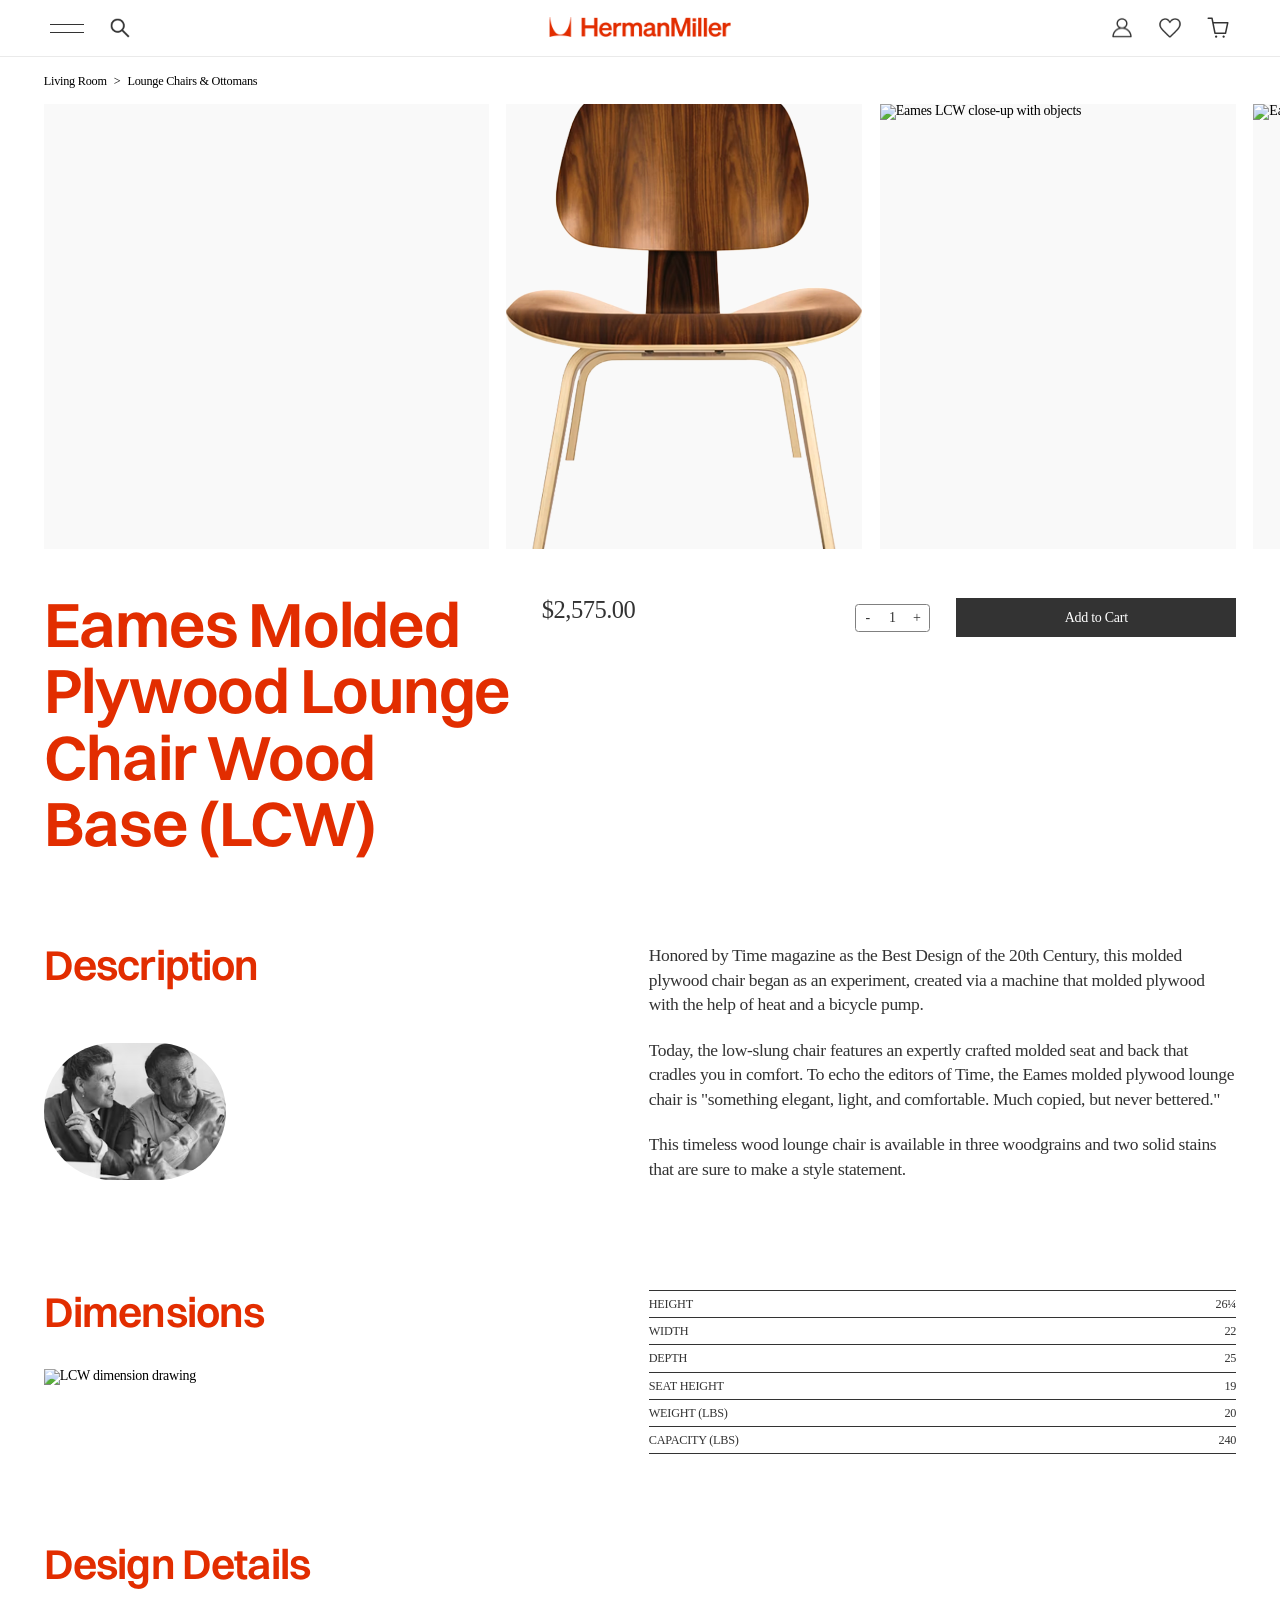
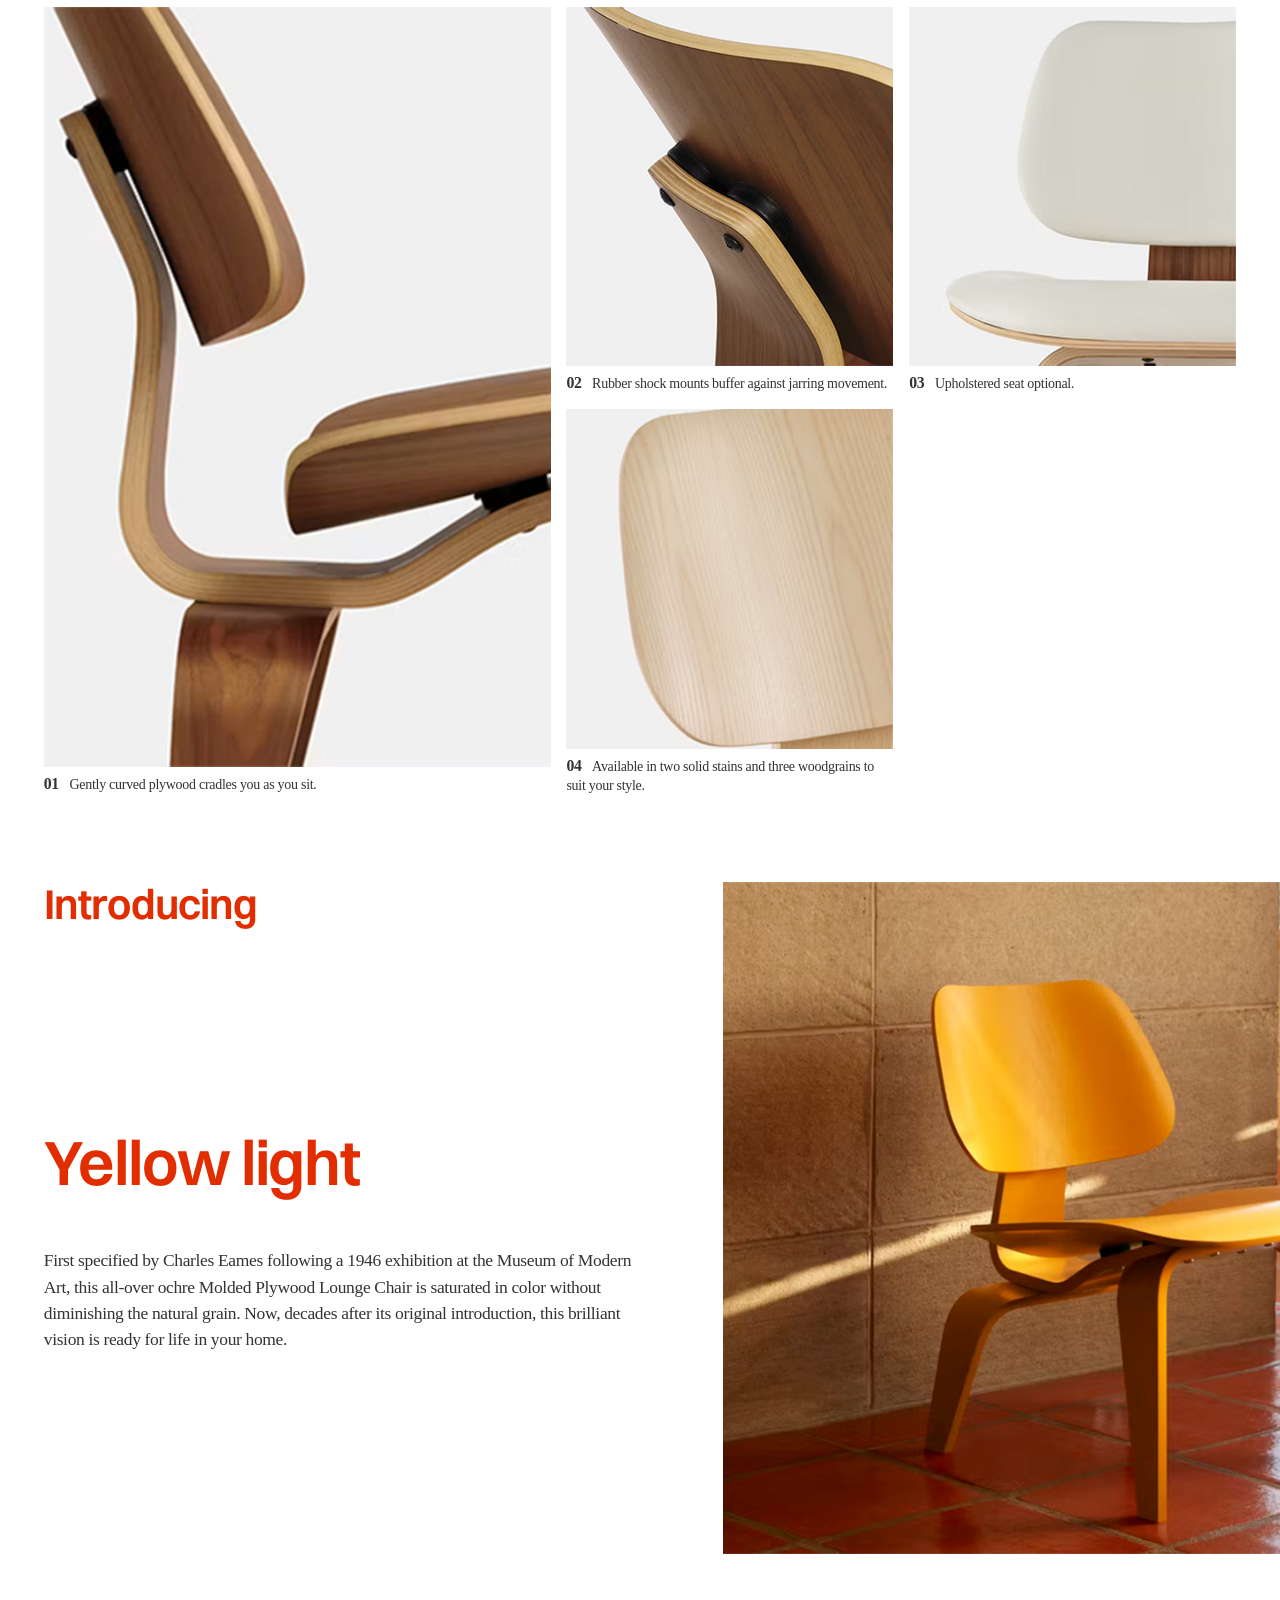
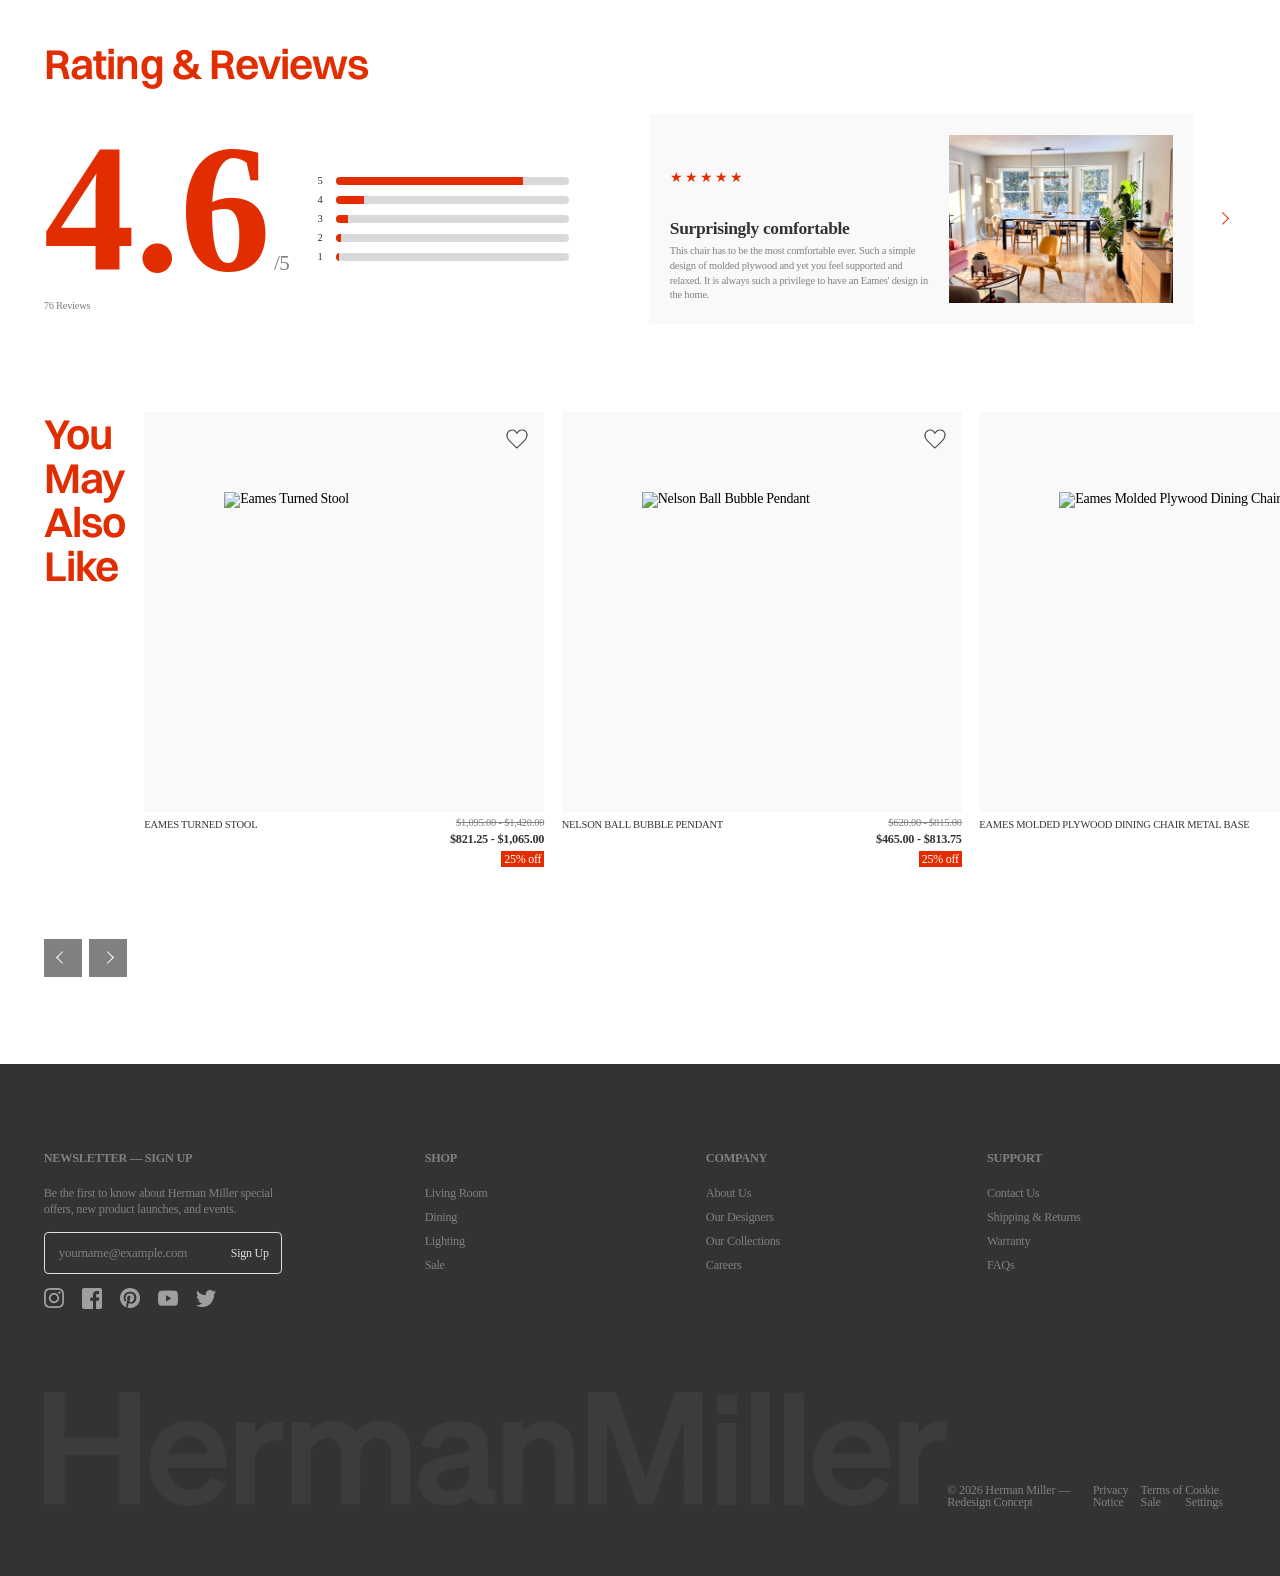
==== product.html @ 693054f4 "update" ====
<!DOCTYPE html>
<html lang="en">
<head>
<meta charset="UTF-8">
<meta name="viewport" content="width=device-width, initial-scale=1.0">
<title>Eames Molded Plywood Lounge Chair Wood Base (LCW) — Herman Miller</title>
<link rel="shortcut icon" href="./images/symbol_red.png" type="image/x-icon">
<link rel="stylesheet" href="./styles/reset.css">
<link rel="stylesheet" href="./styles/index.css">
<link rel="stylesheet" href="./styles/product.css">
<script type="module" src="https://ajax.googleapis.com/ajax/libs/model-viewer/4.0.0/model-viewer.min.js"></script>
<script src="./scripts/index.js" defer></script>
<script src="./scripts/product.js" defer></script>
</head>
<body>
    <!-- ============ HEADER ============ -->
    <header class="topbar">
        <div class="left">
            <button class="hamburger-btn" id="hamburgerBtn" aria-label="메뉴 열기">
                <span class="bar bar1"></span>
                <span class="bar bar2"></span>
            </button>
            <button class="icon-btn" aria-label="Search"><img src="./images/icons/search.png" alt=""></button>
        </div>
        
        <a href="./index.html" class="logo"><img src="./images/logo.png" alt="logo"></a>
        
        <div class="right">
            <a href="#" class="nav-icon" aria-label="Account"><img src="./images/icons/acount.png" alt=""></a>
            <a href="#" class="nav-icon" aria-label="Wishlist"><img src="./images/icons/wish_nav.png" alt=""></a>
            <a href="#" class="nav-icon" aria-label="Cart"><img src="./images/icons/cart.png" alt=""></a>
        </div>
    </header>
    <!-- ============ FULL NAV OVERLAY ============ -->
    <div class="nav-overlay" id="navOverlay">
        <div class="nav-overlay-body">
            <ul class="nav-cat-list" id="navCatList">
                <span class="nav-cat-dot" id="navCatDot"></span>
                <li data-cat="living" class="active">Living Room</li>
                <li data-cat="dining">Dining</li>
                <li data-cat="lighting">Lighting</li>
                <li data-cat="eames">Eames</li>
                <li data-cat="office">Office</li>
                <li data-cat="gaming">Gaming</li>
                <li data-cat="decor">Decor</li>
                <li data-cat="sale">Sale</li>
            </ul>
        
            <ul class="nav-sub-list" id="navSubList"></ul>
        
            <a href="#" class="nav-feature">
                <div class="nav-feature-img"><img src="" alt=""></div>
                <p id="navFeatureCaption"></p>
            </a>
        </div>
    </div>
    
    <main class="pdp">
    
    <nav class="pdp-crumb" aria-label="breadcrumb">
        <a href="#">Living Room</a><span>></span><a href="#">Lounge Chairs &amp; Ottomans</a>
    </nav>
    
    <!-- 1. 히어로: 3D 고정 스테이지(드래그=회전) + 우측 블리드 스트립(드래그=가로 스크롤) -->
    <div class="pdp-hero">
        <div class="pdp-stage">
            <model-viewer src="./images/product/lcw.glb" poster="./images/product/lcw_01.png"
            alt="Eames Molded Plywood Lounge Chair Wood Base 3D"
            camera-controls touch-action="pan-y"
            interaction-prompt="auto" shadow-intensity="1"
            loading="lazy" reveal="interaction"></model-viewer>
        </div>
        <div class="pdp-strip">
            <div class="pdp-slide"><img src="./images/product/lcw_01.png" alt="Eames LCW in a living room"></div>
            <div class="pdp-slide"><img src="./images/product/lcw_02.jpg" alt="Eames LCW close-up with objects"></div>
            <div class="pdp-slide"><img src="./images/product/lcw_03.jpg" alt="Eames LCW scale"></div>
            <div class="pdp-slide"><img src="./images/product/lcw_04.jpg" alt="Eames LCW interior"></div>
        </div>
    </div>
    
    <!-- 2. 제품명 / 가격 / 구매 -->
    <section class="pdp-buy">
        <h1 class="title pdp-name">Eames Molded Plywood Lounge Chair Wood Base (LCW)</h1>
        <p class="pdp-price">$2,575.00</p>
        <div class="pdp-actions">
            <div class="pdp-qty">
                <button type="button" aria-label="수량 감소">-</button>
                <output>1</output>
                <button type="button" aria-label="수량 증가">+</button>
            </div>
            <button type="button" class="pdp-cart">Add to Cart</button>
        </div>
    </section>
    
    <!-- 3. Description -->
    <section class="pdp-sec pdp-2col">
        <div>
            <h2 class="title pdp-h">Description</h2>
            <div class="pdp-portrait"><img src="./images/RayEames.jpg" alt="Charles and Ray Eames"></div>
        </div>
        <div class="pdp-text">
            <p>Honored by Time magazine as the Best Design of the 20th Century, this molded plywood chair began as an experiment, created via a machine that molded plywood with the help of heat and a bicycle pump.</p>
            <p>Today, the low-slung chair features an expertly crafted molded seat and back that cradles you in comfort. To echo the editors of Time, the Eames molded plywood lounge chair is "something elegant, light, and comfortable. Much copied, but never bettered."</p>
            <p>This timeless wood lounge chair is available in three woodgrains and two solid stains that are sure to make a style statement.</p>
        </div>
    </section>
    
    <!-- 4. Dimensions -->
    <section class="pdp-sec pdp-2col">
        <div>
            <h2 class="title pdp-h">Dimensions</h2>
            <img class="pdp-draw" src="images/lcw_drawing.svg" alt="LCW dimension drawing">
        </div>
        <table class="product-spec pdp-spec">
            <tr><th scope="row">Height</th><td>26¼</td></tr>
            <tr><th scope="row">Width</th><td>22</td></tr>
            <tr><th scope="row">Depth</th><td>25</td></tr>
            <tr><th scope="row">Seat Height</th><td>19</td></tr>
            <tr><th scope="row">Weight (lbs)</th><td>20</td></tr>
            <tr><th scope="row">Capacity (lbs)</th><td>240</td></tr>
        </table>
    </section>
    
    <!-- 5. Design Details -->
    <section class="pdp-sec pdp-dd-sec">
        <h2 class="title pdp-h">Design Details</h2>
        <div class="pdp-dd">
        <figure class="big">
            <div class="ph"><img src="images/product/detail_01.jpg" alt=""></div>
            <figcaption><b>01</b>Gently curved plywood cradles you as you sit.</figcaption>
        </figure>
        <figure>
            <div class="ph"><img src="images/product/detail_02.jpg" alt=""></div>
            <figcaption><b>02</b>Rubber shock mounts buffer against jarring movement.</figcaption>
        </figure>
        <figure>
            <div class="ph"><img src="images/product/detail_03.jpg" alt=""></div>
            <figcaption><b>03</b>Upholstered seat optional.</figcaption>
        </figure>
        <figure>
            <div class="ph"><img src="images/product/detail_04.jpg" alt=""></div>
            <figcaption><b>04</b>Available in two solid stains and three woodgrains to suit your style.</figcaption>
        </figure>
        </div>
    </section>
    
    <!-- 6. Introducing -->
    <section class="pdp-sec pdp-intro">
        <div class="pdp-intro-copy">
        <h2 class="title pdp-h">Introducing</h2>
        <div class="pdp-intro-body">
            <h3 class="title">Yellow light</h3>
            <p>First specified by Charles Eames following a 1946 exhibition at the Museum of Modern Art, this all-over ochre Molded Plywood Lounge Chair is saturated in color without diminishing the natural grain. Now, decades after its original introduction, this brilliant vision is ready for life in your home.</p>
        </div>
        </div>
        <div class="pdp-intro-img"><img src="images/product/lcw_yellow.jpg" alt="Yellow LCW in a room"></div>
    </section>
    
    <!-- 7. Rating & Reviews -->
    <section class="pdp-sec">
        <h2 class="title pdp-h">Rating &amp; Reviews</h2>
        <div class="pdp-rev">
            <div class="pdp-score">
                <div>
                <p><b>4.6</b><span>/5</span></p>
                <small>76 Reviews</small>
                </div>
                <ul class="pdp-bars" aria-label="별점 분포">
                <li>5<i style="--w:80%"></i></li>
                <li>4<i style="--w:12%"></i></li>
                <li>3<i style="--w:5%"></i></li>
                <li>2<i style="--w:2%"></i></li>
                <li>1<i style="--w:1%"></i></li>
                </ul>
            </div>
            <div class="pdp-rev-wrap">
                <article class="pdp-review">
                    <div>
                        <p class="stars" aria-label="5 stars">★★★★★</p>
                        <h3>Surprisingly comfortable</h3>
                        <p>This chair has to be the most comfortable ever. Such a simple design of molded plywood and yet you feel supported and relaxed. It is always such a privilege to have an Eames' design in the home.</p>
                    </div>
                    <img src="images/product/review_01.jpg" alt="Review image">
                </article>
                <button type="button" class="pdp-rev-next" aria-label="다음 리뷰"></button>
            </div>
        </div>
    </section>
    
    <!-- 8. You May Also Like -->
    <section class="pdp-sec pdp-rel">
        <div class="pdp-rel-side">
        <h2 class="title pdp-h">You May Also Like</h2>
            <div class="pdp-rel-nav">
                <button type="button" class="pdp-arrow prev" aria-label="이전"></button>
                <button type="button" class="pdp-arrow next" aria-label="다음"></button>
            </div>
        </div>
        <div class="pdp-rel-list">
        <!-- 카드 = index.css 공통 상품 카드 -->
        <article class="product-card">
            <div class="product-thumb">
                <button class="heart" aria-label="wishlist"><img src="./images/icons/wish.png" alt="wishlist"></button>
                <img class="product-img" src="./images/rel_01.jpg" alt="Eames Turned Stool">
            </div>
            <div class="product-info">
                <p class="product-name">Eames Turned Stool</p>
                <div class="product-price-group">
                    <span class="product-price-bf">$1,095.00 - $1,420.00</span>
                    <span class="product-price">$821.25 - $1,065.00</span>
                    <span class="sale-badge">25% off</span>
                </div>
            </div>
        </article>
        <article class="product-card">
            <div class="product-thumb">
                <button class="heart" aria-label="wishlist"><img src="./images/icons/wish.png" alt="wishlist"></button>
                <img class="product-img" src="./images/rel_02.jpg" alt="Nelson Ball Bubble Pendant">
            </div>
            <div class="product-info">
                <p class="product-name">Nelson Ball Bubble Pendant</p>
                <div class="product-price-group">
                    <span class="product-price-bf">$620.00 - $815.00</span>
                    <span class="product-price">$465.00 - $813.75</span>
                    <span class="sale-badge">25% off</span>
                </div>
            </div>
        </article>
        <article class="product-card">
            <div class="product-thumb">
                <button class="heart" aria-label="wishlist"><img src="./images/icons/wish.png" alt="wishlist"></button>
                <img class="product-img" src="./images/rel_03.jpg" alt="Eames Molded Plywood Dining Chair">
            </div>
            <div class="product-info">
                <p class="product-name">Eames Molded Plywood Dining Chair Metal Base</p>
                <div class="product-price-group">
                    <span class="product-price-bf">$1,295.00 - $1,645.00</span>
                    <span class="product-price">$971.25 - $1,233.75</span>
                    <span class="sale-badge">25% off</span>
                </div>
            </div>
        </article>
        </div>
    </section>
    <!-- ============ FOOTER ============ -->
    <footer class="site-footer">
        <div class="wrap">
            <div class="footer-top">
                <div>
                    <h4>Newsletter — Sign Up</h4>
                    <p>Be the first to know about Herman Miller special offers, new product launches, and events.</p>
                    <form class="newsletter-form" onsubmit="return false;">
                        <input type="email" placeholder="yourname@example.com">
                        <button type="submit">Sign Up</button>
                    </form>
                    <div class="footer-social">
                        <a href="#instagram"><img src="./images/icons/insta.png" alt=""></a>
                        <a href="#facebook"><img src="./images/icons/facebook.png" alt=""></a>
                        <a href="#pinterest"><img src="./images/icons/pinterest.png" alt=""></a>
                        <a href="#youtube"><img src="./images/icons/youtube.png" alt=""></a>
                        <a href="#twitter"><img src="./images/icons/twitter.png" alt=""></a>
                    </div>
                </div>
                <div class="footer-col">
                    <h4>Shop</h4>
                    <ul>
                    <li><a href="#living">Living Room</a></li>
                    <li><a href="#dining">Dining</a></li>
                    <li><a href="#lighting">Lighting</a></li>
                    <li><a href="#sale">Sale</a></li>
                    </ul>
                </div>
                <div class="footer-col">
                    <h4>Company</h4>
                    <ul>
                    <li><a href="#about">About Us</a></li>
                    <li><a href="#designers">Our Designers</a></li>
                    <li><a href="#collections">Our Collections</a></li>
                    <li><a href="#careers">Careers</a></li>
                    </ul>
                </div>
                <div class="footer-col">
                    <h4>Support</h4>
                    <ul>
                    <li><a href="#contact">Contact Us</a></li>
                    <li><a href="#shipping">Shipping &amp; Returns</a></li>
                    <li><a href="#warranty">Warranty</a></li>
                    <li><a href="#faqs">FAQs</a></li>
                    </ul>
                </div>
            </div>
            <div class="footer-bottom">
                <div class="footer-logo"><img src="./images/logo_footer.png" alt="logo"></div>
                <span>© 2026 Herman Miller — Redesign Concept</span>
                <a href="#privacy">Privacy Notice</a>
                <a href="#terms">Terms of Sale</a>
                <a href="#cookies">Cookie Settings</a>
            </div>
        </div>
    </footer>
</main>
---- styles/index.css ----
/* 1920px 화면 기준 1rem = 10px 이 되도록 설정 */
html {
    /* 최소 14px ~ 최대 10px(1920px 기준) 사이로 유지 */
    /* 맥북(1440px)에서도 글자가 14px 이하로 무너지지 않고 보기 좋은 비율을 유지합니다 */
    font-size: clamp(14px, calc(100vw / 192), 10px);
}
html, body {
    max-width: 100vw;
    overflow-x: hidden; /* 가로 스크롤 방지 */
}
:root {
    --point: #E22D00;
    --dark:#333333;
    --gray:#808080;
    --product-bg:#F9F9F9;
    --heritage-bg:#F3F3F3;

    --inactive-gray: #6C7A89;
    --border-line: #E0E0E0;

    --title-l:10rem;
    --title-m:6rem;
    --title-s:4.5rem;

    --padding-lr:3.125rem;
    --padding-tb:6.25rem;
}
.title {
    font-size: var(--title-l);
    font-weight: 600;
    font-family: 'Switzer';
    color: var(--point);
    margin-bottom: 20px;
}
/* ---------- header(sticky) ---------- */
.topbar{
    position:fixed;
    width: 100%;
    top:0;
    z-index:9999;                 /* nav-overlay(100)보다 항상 위 */
    background:#fff;
    display:flex; align-items:center; justify-content:space-between;
    padding:16px 50px;
    border-bottom:1px solid rgba(51, 51, 51, 0.1);
}

.topbar .left, .topbar .right{ display:flex; gap:24px; align-items:center; }
.topbar .logo{position:absolute; left:50%; transform:translateX(-50%);}
.topbar .logo img{ height:20px; }
.icon-btn img{ width:24px; height:24px; display:block; }
.icon-btn{ background:none; border:none; cursor:pointer; padding:0; }
.nav-icon img{ width:24px; height:24px; display:block; }
/* 햄버거: 2줄 -> X 애니메이션 */
.hamburger-btn{
    width:34px; height:20px;
    position:relative;
    background:none; border:none; cursor:pointer; padding:0;
}
.hamburger-btn .bar{
    position:absolute; left:0;
    width:100%; height:1px;
    background:var(--dark);
    transition:transform .35s cubic-bezier(.4,0,.2,1), top .35s ease;
}
.hamburger-btn .bar1{ top:6px; }
.hamburger-btn .bar2{ top:14px; }
.hamburger-btn.open .bar1{ top:10px; transform:rotate(45deg); }
.hamburger-btn.open .bar2{ top:10px; transform:rotate(-45deg); }

/* ============ FULL NAV OVERLAY ============ */
.nav-overlay{
    position:fixed;
    left:0; right:0;
    top:56px;                     /* 헤더 높이만큼 내려서 시작 (헤더는 항상 보임) */
    bottom:0;
    background:#fff;
    z-index:888;
    opacity:0;
    visibility:hidden;
    transform:translateY(-8px);
    transition:opacity .3s ease, visibility .3s ease, transform .3s ease;
    overflow-y:auto;
}
.nav-overlay.open{
    opacity:1;
    visibility:visible;
    transform:translateY(0);
}

.nav-overlay-body {
    position: relative;
    display: flex; height: 100%;
    justify-content: space-between;
    align-items: center; /* 세로 중앙 정렬 */
    gap: 48px;
    padding: 0 100px; /* 좌우 패딩 100px 적용 */
    max-width: 100%; /* space-between이 전체 너비를 활용하도록 변경 */
    box-sizing: border-box;
}

/* 1. 좌측: 카테고리 리스트 + 움직이는 dot */
.nav-cat-list{
    position:relative;
}
.nav-cat-dot{
    position:absolute;
    left:0; top: 50%;
    width:6px; height:6px;
    border-radius:50%;
    background:var(--point);
    transition:top .3s cubic-bezier(.4,0,.2,1);
}
.nav-cat-list li{
    font-size:2.25rem;
    font-weight: 300;
    color:var(--gray);
    padding:8px 0 8px 15px;
    cursor:pointer;
    transition:color .2s ease;
}
.nav-cat-list li:hover{ color:var(--point); }
.nav-cat-list li.active{ color:var(--point); font-weight:400; }

/* 2. 중앙: 하위 카테고리 */
.nav-sub-list{
    position: absolute;
    display: flex;
    left: 50%; top: 50%;
    transform: translate(-50%, -50%);
    flex-direction:column;
    justify-content: center;
    text-align: center;
    gap:15px;
    padding-top:2px;
}
.nav-sub-list li{
    font-size:2.25rem;
    font-weight: 300;
    text-align: center;
    color:var(--gray);
    cursor:pointer;
    transition:color .2s ease;
}
.nav-sub-list li:hover{ color:var(--point); }

/* 3. 우측: featured 이미지 */
.nav-feature {
    flex: 0 0 350px; /* 고정 너비 지정 */
    width: 350px;
    display: flex;
    flex-direction: column;
    z-index: 2;
}
.nav-feature-img{
    width: 350px;
    height: 197px;
    overflow: hidden;
    margin-bottom: 8px;
}
.nav-feature-img img {
    width: 100%;
    height: 100%;
    object-fit: cover;
    display: block;
}
/* 캡션 텍스트 정렬 조절 */
#navFeatureCaption {
    font-size: 13px;
    color: var(--gray);
    line-height: 1.4;
    text-align: left; /* 필요에 따라 left, center, right 중 선택 */
}

@media (max-width:900px){
    .nav-overlay-body{ grid-template-columns:1fr; gap:32px; padding:40px 24px; }
}
/* 열렸을 때: X자로 변환 */
.hamburger-btn.open .bar1{
    top:10px;
    transform:rotate(45deg);
}
.hamburger-btn.open .bar2{
    top:10px;
    transform:rotate(-45deg);
}

/* ---------- HERO ---------- */
.hero{
    padding-top: 57px;
    display: flex;
    position:relative;
    width:100%;
    height:93vh;
    margin:0 auto;
    overflow:hidden;
}

/* 뒤에 깔리는 허먼밀러 배너 이미지 (전체 폭) */
.hero-banner-bg{
    position:absolute;
    inset:0;
    z-index:1;
}

/* 좌측: 심볼 모양 크롭 이미지 슬라이드 */
.hero-symbol{
    flex: 1;
    height:100%;
    flex-shrink:0;
    position:relative;
    overflow:hidden;
}

/* z-index 1: 사진 슬라이드 (맨 뒤) */
.hero-slides{
    position:absolute; inset:0;
    z-index:1;
}
.hero-slide{
    position:absolute; inset:0;
    opacity:0;
    background-size:cover;
    background-position:center;
    transition:opacity 1s ease;
}
.hero-slide.active{ opacity:1; }
.hero-slide[data-slide="0"]{ background-image:url('../images/bnr_1.jpg'); }
.hero-slide[data-slide="1"]{ background-image:url('../images/bnr_2.jpg'); }
.hero-slide[data-slide="2"]{
    background-image:url('../images/bnr_3.jpg');
    background-position: bottom;
}

/* z-index 2: 고정 벡터 PNG (레드+투명 구멍) */
.hero-vector{
    position:absolute; inset:0;
    z-index:2;
    pointer-events:none;
}
.hero-vector img {
    width: 100%;
    height: 100%;
    display: block;
}

/* z-index 3: 구멍 안쪽 텍스트 라벨 */
.hero-symbol .hero-symbol-label{
    position:absolute;
    width:262px; height: auto;
    z-index:10;
    top:45%;
    left:36%;
    color:var(--point);
}
.hero-symbol-label img {width: 100%;}
/* 우측 배너 */
.hero .hero-right{
    flex:1; height: 100%; width: 100%;
    z-index:10;
    position:relative;
    background-color:var(--point);
    color:#fff;
    padding:25px;
    display:flex;
    flex-direction:column;
    justify-content:space-between;
}
.hero-right * {
    font-weight: 500;
    font-size: 0.75rem;
    line-height: 1.5;
    color: #fff;
    text-transform: uppercase;
}
.hero-top {
    display: grid;
    /* 1열(좌측문구), 2열(중앙문구)은 1:1 동일비율로 고정, 3열(심볼)은 최소너비 */
    grid-template-columns: 1fr 0.5fr; 
    /* gap: 20px; */
    width: 100%;
    align-items: flex-start;
    position: relative;
}
.hero-top p {
    position: absolute;
    top: 0;
    right: 0;
    margin: 0;
}
.hero-top p img {
    display: block;
    width:38px; height: auto;
}
.hero-btm {
    display: grid;
    /* 상단과 똑같이 1열, 2열을 1:1 동일비율(1fr 1fr)로 맞춰 수직 정렬 칼같이 유지 */
    grid-template-columns: 1fr 0.5fr; 
    /* gap: 20px; */
    width: 100%;
    align-items: flex-end;
    margin-bottom: 25px;
}
.hero-logo {width: 100%; height: auto;}
.hero-logo img {width: 100%;}

/* 4. 세로 슬라이더 (우측 벽면에 absolute로 배치) */
.hero-slider{
    position:absolute;
    right:43px;
    height: 63%;
    top:50%;
    transform: translateY(-50%);
    width:1.5px;
    z-index:100;
    display:flex;
    flex-direction:column-reverse;
}
.slidebar-seg{
    position:relative;
    flex:1;
    background:rgba(255,255,255,0.5);
    overflow:hidden;
}
.slidebar-seg .fill{
    position:absolute;
    left:0; bottom:0;
    width:100%; height:0%;
    background:#fff;
}


/* ---------- BESTSELLERS ---------- */
.bs-wraps{
    padding: var(--padding-tb) 0;
}
.bs-wraps h2 {
    padding-left: 34.375rem;
    margin-top: 0;
    line-height: 1;
    margin-bottom: 1.25rem;
}
.best-grid{
    display:grid;
    padding: 0 3.125rem 0 12.5rem;
    grid-template-columns:200px 1fr;
    gap:8.125rem;
    margin-top: 0;
}
.tab-list{ position:relative; display:flex; flex-direction:column; gap:1.25rem; }
.tab-list li{
    color:var(--gray);
    cursor:pointer;
    position:relative;
    transition:color ease;
    text-transform: uppercase;
}
.tab-list li:hover{ color:var(--point); }
.tab-list li.active{ color:var(--point); font-weight:500; }
.tab-dot{
    position:absolute; left:-15px; top: 50%; width:6px; height:6px; border-radius:50%;
    background:var(--point);
    transition:top .3s cubic-bezier(.4,0,.2,1);
}
.product-grid{
    display:grid;
    grid-template-columns:repeat(4,1fr);
    gap:1.25rem;
    width: 100%;
}

/* ================= 모든 상품 카드 공통 스타일 ================= */
.product-info {
    display: flex;
    flex-direction: column;
    justify-content: space-between;
    flex: 1;
    width: 100%;
    min-width: 0;

}
.product-card{ display:flex; flex-direction:column; gap:6px; height: 100%; min-width: 0;}
.product-thumb{
    aspect-ratio:1/1;
    position:relative;
    background-color: var(--product-bg);
    display: flex;
    align-items: center;
    justify-content: center;
    padding: 0 20%;
    overflow: hidden;
}
.product-thumb .product-img {
    width: 100%;
    height: 100%;
    object-fit: contain;
    display: block;
}
.product-thumb .heart{
    position:absolute; top:15px; right:15px;
    width:24px; height:24px; z-index:2;
    cursor: pointer;
}
.product-thumb .heart img{ width:100%; height:100%; display: block;}
.product-name {
    font-weight: 500;
    color: var(--dark);
    text-transform: uppercase;

    /* 한 줄 말줄임 처리 */
    white-space: nowrap;       /* 줄바꿈 방지 */
    overflow: hidden;          /* 넘치는 텍스트 숨김 */
    text-overflow: ellipsis;   /* ... 표시 */

    width: 100%;
    line-height: 1.3;
}
/* 가격 및 뱃지 우측 정렬 그룹 */
.product-price-group {
    display: flex;
    flex-direction: column;
    align-items: flex-end;
    gap: 0.375rem;
}

/* 취소선 들어간 이전 가격 */
.product-price-bf {
    font-size: 0.75rem;
    color: var(--gray);
    text-decoration: line-through;
}

/* 세일 할인가 */
.product-price {
    font-size: 0.875rem;
    font-weight: 600;
    color: var(--dark);
}
/* 25% off 세일 뱃지 */
.sale-badge {
    display: inline-block !important;
    width: fit-content !important;
    background-color: var(--point); /* 포인트 레드 컬러 */
    color: #fff;
    font-size: 12px;
    font-weight: 500;
    padding: 2px 3px;
}
/* ================= 모든 상품 카드 공통 스타일 끝 ================= */

@media (max-width:900px){
    .best-grid{ grid-template-columns:1fr; }
    .product-grid{ grid-template-columns:repeat(2,1fr); }
}

/* ---------- MD'S PICK ---------- */
.mdpick-wrap {
    padding: 80px var(--padding-lr);
    box-sizing: border-box;
    width: 100%;
}

.mdpick-grid {
    display: grid !important;
    grid-template-columns: 1fr 1.2fr !important; /* 좌/우 폭 비율 */
    gap: 48px;
    align-items: stretch;
    width: 100%;
}

/* ---------------- 좌측 영역 ---------------- */
.mdpick-feature{
    display:flex;
    flex-direction:column;
    justify-content: space-between;
    max-height: 87.4vh;
}
.mdpick-feature .title{ font-size: var(--title-m); flex-shrink:0; }
.mdpick-feature .product-thumb{
    flex: 1;
    background: none;
    min-height: 0;
    /* max-height: 453px; */
    width: 100%;
    display: flex;
    align-items: center;
    justify-content: center;
    /* padding: 25px 0; */
}
.mdpick-feature .product-card-info { margin-top: 12px; text-align: right; flex-shrink:0;}
.mdpick-feature .product-card-info * {margin-bottom: 6px;}
.mdpick-feature .product-card-info .product-name { text-align: left; }

.mdpick-feature .product-thumb{
    flex: 1;
    background: none;
    min-height: 0;
    width: 100%;
    display: flex;
    align-items: flex-end;   /* center → flex-end */
    justify-content: center;
    padding: 1rem;
}
.mdpick-feature .product-thumb img {
    max-width: 100%;
    /* height: 600px !important; */
    object-fit:contain;
    display: block;
}

/* 우측 하트 아이콘 */
.mdpick-feature .heart-btn {
    background: none;
    border: none;
    padding: 0;
    width: 18px;
    height: 18px;
    cursor: pointer;
}

.mdpick-feature .heart-btn img {
    width: 100%;
    height: 100%;
    display: block;
}

/* ---------------- 우측 6개 그리드 ---------------- */
.mdpick-list {
    display: grid !important;
    grid-template-columns: repeat(3, 1fr) !important;
    grid-auto-rows: auto;      /* 행은 콘텐츠 크기만큼만 */
    align-content: start;      /* 전체 행 세트가 안 늘어나게 */
    align-items: stretch;        /* 각 셀도 안 늘어나게 */
    gap: 24px 20px;
    width: 100%;
}

.mdpick-list .product-thumb {
    display: flex;
    align-items: center;
    justify-content: center;
    padding: 24% 0;
    box-sizing: border-box;
}

.mdpick-list .product-thumb .product-img {
    width: 100%;
    height: 100%;
    object-fit: contain;
}
/* 부모 박스의 기준점 설정 */
.mdpick-list .product-thumb {
    position: relative !important;
}
/* Pendant 상품 박스는 상단 패딩을 제거하여 천장에 밀착 */
.mdpick-list .product-thumb:has(img[alt*="Pendant" i]) {
    padding: 0 23%;
    align-items: flex-start !important;
}

/* 이미지 위치 상단 고정 */
.mdpick-list .product-thumb img[alt*="Pendant" i] {
    object-position: top center !important;
}
/* 3. 공통 세일 뱃지 너비 고정 */
.sale-badge {
    display: inline-block;
    width: fit-content;
}

/* @media (max-width:900px){
    .mdpick-grid{ grid-template-columns:1fr; }
    .mdpick-list{ grid-template-columns:repeat(2,1fr); }
} */

/* ---------- COLLECTION ---------- */
.collection-section {
    width: 100%;
    margin: 0 auto;
}
.collection-section .title {padding-left: var(--padding-lr);}

.collection-container{
    /* padding: var(--padding-lr); */
    position:relative;
    width:100%;
    aspect-ratio:1920 / 778;   /* 비율 고정은 여기서 */
    margin:0 auto;
    background-image:url('../images/collection-bg.jpg');
    background-size:cover;
    background-position:center;
    overflow:hidden;
}
.main-image-wrap {
    position: relative;
    display: inline-block;
    width: 100%; height: 100%;
}
.hotspot {
    position: absolute;
    z-index: 10;
    transform: translate(-50%, -50%);
    width: 20px;
    height: 20px;
    border-radius: 50%;
    background-color: var(--gray);
    color: #fff;
    border: none;
    font-size: 12px;
    font-weight: 600;
    text-align: center;
    cursor: pointer;
    transition: all 0.2s ease;
    display: flex;
    align-items: center;
    justify-content: center;
}

/* 클릭 상태 포인트컬러로 변경 */
.hotspot.active {
    background-color: var(--point);
    z-index: 10;
}

.collection-container .collection-card{
    display: flex;
    flex-direction: column;
    position:absolute;
    top:50%;
    transform: translateY(-50%);
    right:var(--padding-lr);
    width:25%;          /* 480 / 1920 */
    background: transparent;
    z-index:4;
}

.card-top {
    position:relative;
    /* width:480px; height: 480px; */
    width: 100%;
    aspect-ratio:1/1;
    padding:1.563rem;
    background-color: rgba(249, 249, 249, 0.7) !important;
    backdrop-filter: blur(80px);
    -webkit-backdrop-filter: blur(80px);
    display:flex;
    align-items:center;
    justify-content:center;
    overflow: visible;
}

.card-image {
    width:100%; height:100%;
    padding: 12%;
    display: flex;
    align-items: center;
    justify-content: center;
}
.card-image img {width: 100%; height: 100%; object-fit: contain;}

/* 양옆 화살표 */
.nav-btn {
    position:absolute;
    top:50%;
    transform:translateY(-50%);
    width:34px; height:34px;
    display:flex; align-items:center; justify-content:center;
    background:none; border:none; cursor:pointer;
}
.nav-btn img {width: 100%; height: 100%; object-fit: contain;}
.prev-btn { left:5.208%; }
.next-btn { right:5.208%; }

/* 상단 영역 좌측 하단 큰 포인트 번호 */
.product-num {
    position: absolute;
    left: 1.563rem;
    bottom: 1.563rem;
    font-size: 4rem;
    font-weight: 600;
    color: var(--point);
}

/* [하단 영역] 연한 그레이 80% + backdrop blur 12px */
.card-bottom {
    margin-top: -5px;
    flex: 0.75;
    background: rgba(255, 255, 255, 0.6);
    backdrop-filter: blur(60px);
    -webkit-backdrop-filter: blur(60px);
    padding: 1.563rem;
    box-sizing: border-box;
    display: flex;
    flex-direction: column;
    justify-content: center;
}

#card-name {
    font-weight: 500;
    margin-bottom: 0.438rem;
    text-transform: uppercase;
    color: var(--dark);
}

/* 스펙 표 */
.product-spec {
    width: 100%;
    border-collapse: collapse;
    font-size: 0.875rem;
}

.product-spec th,
.product-spec td {
    padding: 0.5rem 0;
    border-bottom: 0.8px solid var(--dark);
    text-align: left;
}

.product-spec tr:first-child th,
.product-spec tr:first-child td {
    border-top: 0.8px solid var(--dark);
}

.product-spec th {
    color: #555;
    font-weight: normal;
    width: 30%;
}

.product-spec td {
    color: #111;
}

.sale-price {
}

/* 맥북 비례 축소 */
@media screen and (max-width: 1440px) {
    .collection-container {
        padding: 35px;
    }
    .product-card {
        width: 400px;
        height: 565px;
    }
    .product-num {
        font-size: 54px;
    }
}

/* ---------- NEW IN ---------- */
.newin-wrap {
    padding: var(--padding-tb) var(--padding-lr);
}

.newin-row-wrap { 
    position: relative; 
}

.newin-row {
    display: flex;
    gap: 1.25rem; /* 20px */
    overflow: hidden;
    scroll-behavior: smooth;
    width: 100%;
}

.newin-row .product-card {
    /* 100%에서 사이 간격(20px * 3 = 60px 또는 1.25rem * 3 = 3.75rem)을 뺀 값을 4등분 */
    flex: 0 0 calc((100% - 3.75rem) / 4); 
    max-width: none;
    box-sizing: border-box;
}

/* 1:1 비율 정사각형 썸네일 박스 */
.product-thumb {
    position: relative;
    width: 100%;
    aspect-ratio: 1 / 1;
    background-color: var(--product-bg);
    padding: 20%;
    box-sizing: border-box;
    display: flex;
    align-items: center;
    justify-content: center;
}

.product-thumb img {
    width: 100%;
    height: 100%;
    object-fit: contain;
    display: block;
}

.product-thumb .heart img {
    width: 100%;
    height: 100%;
    object-fit: contain;
}

/* 반응형 (태블릿/모바일: 2개 배치) */
@media (max-width: 900px) {
    .newin-row .product-card { 
        flex: 0 0 calc(50% - 10px); 
    }
}

/* 좌우 화살표 버튼 */
.newin-arrow {
    position: absolute;
    /* 1:1 정사각형 썸네일 박스 영역의 Y축 중앙 */
    top: calc(50% - 2rem);
    transform: translateY(-50%);
    width: 38px; 
    height: 38px;
    background: var(--gray);
    border: none;
    display: flex; 
    align-items: center; 
    justify-content: center;
    cursor: pointer;
    z-index: 10;
    transition: background 0.2s ease;
}

.newin-arrow.prev { left: 0; }
.newin-arrow.next { right: 0; }

.newin-arrow:hover {
    background: var(--point);
}

.newin-arrow img { 
    width: 20px; 
    height: 20px; 
    display: block;
}

/* 하단 2단계 슬라이드 트랙바 */
.newin-track {
    width: 100%;
    height: 1.4px;
    background: #e5e5e5;
    margin-top: 3.75rem;
    position: relative;
}

.newin-bar {
    width: 50%; /* 1단계 (Half) */
    height: 100%;
    background: var(--point);
    transition: width 0.3s ease;
}

.newin-bar.full {
    width: 100%; /* 2단계 (Full) */
}
/* ---------- CATEGORY ---------- */
.category-wrap {
    padding: var(--padding-tb) var(--padding-lr);
    box-sizing: border-box;
    width: 100%;
}

/* 5개의 열(Column)로 구성된 그리드 시스템 */
.category-grid {
    display: grid;
    grid-template-columns: 2fr 1fr 1fr 1fr 1fr; /* 좌측 타이틀 영역 2 : 이미지 각각 1 비율 */
    gap: 20px;
    align-items: end;
}

/* 1행 배치 (상단 3개 박스) */
.item-living { grid-column: 2; grid-row: 1; }
.item-dining { grid-column: 3; grid-row: 1; }
.item-office { grid-column: 5; grid-row: 1; }

/* 2행 배치 (타이틀 + 하단 2개 박스) */
.category-grid .title {
    grid-column: 1;
    grid-row: 2;
    margin: 0;
    line-height: 0.9;
    align-self: end; /* 하단 박스 바닥선에 착붙 정렬 */
    padding-left: 40%;
}

.item-decor { grid-column: 3; grid-row: 2; }
.item-lighting { grid-column: 4; grid-row: 2; }

/* 공통 아이템 스타일 */
.category-item {
    position: relative;
    display: block;
    width: 100%;
    aspect-ratio: 1 / 1; /* 피그마상 정방향 비율 유지 */
    overflow: hidden;
    text-decoration: none;
}

.category-item img {
    width: 100%;
    height: 100%;
    object-fit: cover;
    display: block;
}
/* 이미지 스캐일 트랜지션 */
.category-item img { transition:transform .5s cubic-bezier(.2,.8,.2,1); }
.category-item:hover img { transform:scale(1.06); }
/* 이미지 하단 좌측 오버레이 텍스트 */
.category-name {
    position: absolute;
    bottom: 1.563rem;
    left: 1.563rem;
    font-size: 1.75rem;
    font-weight: 600 !important;
    color: var(--point);
    z-index: 1;
}

/* ---------- DESIGNERS ---------- */
.designers-wrap{
    display:flex; align-items:flex-start; justify-content:space-between; gap:32px; flex-wrap:wrap;
    background-color: var(--heritage-bg);
    padding: 6.25rem var(--padding-lr) 5rem;
}
.designers-wrap h2 {font-size: var(--title-s); color: var(--point); font-weight: 600;}
.designers-list{ display:flex; gap:6.25rem; flex-wrap:wrap; }
.designer{
    display: flex;
    flex-direction: column;
    align-items: center;
    text-align:center;
    cursor: pointer;
}
.designer-photo{
    position:relative;
    width:200px; height:200px; border-radius:50%;
    overflow:hidden; margin:0 auto 10px;
}
.designer-photo img{
    width: 100%;
    height: 100%;
    object-fit: cover;
    display: block;
}
.designer-overlay{
    position:absolute; inset:0;
    background:var(--point);
    display:flex; align-items:center; justify-content:center;
    opacity:0; transition:opacity .25s ease;
    color:#fff; font-size:1.125rem;
}
.designer:hover .designer-overlay{ opacity:0.93; }
.designer-name{ font-size:1.25rem; font-weight:600; color: var(--dark); text-align: center;}
.designer:hover .designer-name{color: var(--point);}
/* ---------- HERITAGE ---------- */
.heritage-grid {
    display: flex;
    align-items: stretch; /* 좌우 자식 요소의 높이를 동일하게 맞춤 */
    background-color: var(--heritage-bg);
    width: 100%;
}

.heritage-photo {
    flex: 0 0 55.52%; /* (1066 / 1920) 비율 반영 */
    aspect-ratio: 1066 / 520;
    overflow: hidden;
}

.heritage-photo img {
    width: 100%;
    height: 100%;
    display: block;
    object-fit: cover;
}

.heritage-copy {
    flex: 1; /* 남은 공간 모두 차지 */
    display: flex;
    flex-direction: column;
    justify-content: space-between; /* 상단 h2와 하단 text-group 양끝 배치 */
    padding: 3.125rem;
    box-sizing: border-box;
    max-width: 530px;
}

.heritage-copy h2 {
    font-size: var(--title-l);
    color: var(--point);
    font-weight: 600;
}

.copy-text p:nth-child(1) {
    font-size: 1.875rem;
    font-weight: 600;
    line-height: 1.2;
    margin-bottom: 40px;
}

.heritage-copy p {
    font-size: 0.875rem;
    line-height: 1.3;
    color: var(--dark);
}

/* ---------- THE STANDARD ---------- */
.standard-grid {
    display: flex;
    align-items: flex-end;
    justify-content: space-between;
    padding: var(--padding-tb) var(--padding-lr);
    gap: 2rem;
    width: 100%;
    box-sizing: border-box;}
.standard-grid .title {font-size: var(--title-m); align-self: flex-start;}
.standard-list {width: 720px; flex-shrink: 0;}
.standard-list dl {
    display:flex;
    flex-direction: column;
}
.standard-row {
    display:flex;
    justify-content:space-between; align-items:baseline;
    padding:8px 10px;
    border-bottom:1px solid var(--dark);
    cursor:pointer;
    transition: border-color 0.2s ease;
}
.standard-row .label {
    font-weight:600; font-size:2.5rem; font-family: Switzer;
    color: var(--dark);
    transition:color 0.2s ease;
}
/* 우측 텍스트 + 화살표 묶음 그룹 */
.standard-right {
    display: flex;
    align-items: center;
    gap: 12px; /* 텍스트와 화살표 사이 간격 */
}
.standard-row .value {
    color:var(--dark);
    text-align:right;
    transition: color 0.2s ease;
}

.standard-row .arrow {
    position: relative;
    width: 20px; height: 20px;
    overflow: hidden;
    margin-left:12px;
    display: inline-block;
    flex-shrink: 0;
}
.standard-row .arrow-icon {
    position: absolute;
    top: 0;
    left: 0;
    width: 100%;
    height: 100%;
    object-fit: contain;
    transition: transform 0.3s cubic-bezier(0.4, 0, 0.2, 1);
}

/* 기본 상태: 빨간 화살표는 대각선 아래(-100%, 100%) 대기 */
.standard-row .arrow-icon.hover-icon {
    transform: translate(-100%, 100%);
}

/* ---------- HOVER EFFECT ---------- */
/* 호버 시 텍스트, 화살표, 밑줄 한 번에 빨간색으로 변경 */
.standard-row:hover {
    border-bottom-color: var(--point); /* 호버 시 밑줄 색상 변환 */
}

.standard-row:hover .label,
.standard-row:hover .value { 
    color: var(--point); 
}

.standard-row:hover .arrow-icon:not(.hover-icon) {
    transform: translate(100%, -100%);
}

.standard-row:hover .arrow-icon.hover-icon {
    transform: translate(0, 0);
}
/* 4. 우측 이미지 (너비 및 높이 440px 고정) */
.standard-photo {
    width: 30vw;
    max-width: 440px;
    height: auto;
    aspect-ratio: 1 / 1;
    flex-shrink: 0;
}

.standard-photo img {
    width: 100%;
    height: 100%;
    object-fit: cover;
    display: block;
}

/* ---------- FOOTER ---------- */
.site-footer{
    background:var(--dark);
    padding:var(--padding-lr); padding-top: var(--padding-tb);
    position:relative;
    overflow:hidden;
}
.footer-top{ display:grid; grid-template-columns:1.4fr repeat(3,1fr); gap:32px; padding-bottom:56px;}
.footer-top h4{
    margin-bottom: 1.563rem;
    font-size:0.875rem; font-weight: 600;
    color: var(--gray);
    text-transform: uppercase;
}
.footer-top p{ font-size:0.875rem; color:var(--gray); line-height:1.3; max-width:17.5rem; margin-bottom: 1rem;}
.newsletter-form{ display:flex; border:1px solid var(--border-line); border-radius: 0.3rem; max-width: 17rem; width: 100%;}
.newsletter-form input{ flex: 1; min-width: 0; background:none; border:none; color:#fff; padding:12px 14px; font-size:13px; }
.newsletter-form input::placeholder{ color:var(--gray); }
.newsletter-form button{
    padding:0 12px; font-weight:500;
    font-size:12px; color: var(--border-line);
    white-space: nowrap;
    flex-shrink: 0;
}
.footer-col ul{ list-style:none; display:flex; flex-direction:column; gap:10px; }
.footer-col ul li a{ font-size:0.875rem; color:var(--gray); transition:color .15s ease; }
.footer-col ul li a:hover{ color: var(--product-bg); }
.footer-bottom{
    display:flex; justify-content:space-between; align-items:end;
    padding:24px 0;
}
.footer-bottom * {color: var(--gray); font-size: 0.875rem;}
.footer-social{ display:flex; gap:18px; align-items: center; margin-top: 1rem;}
.footer-social img{ width: 20px;; height: auto;}
.footer-logo { width: 93.75rem;}
.footer-logo img { width: 100%;}
@media (max-width:900px){
    .footer-top{ grid-template-columns:1fr 1fr; }
}
---- styles/product.css ----
/* ===== product.css — 제품 상세 전용 =====
    index.css 재사용: 변수(--point/--dark/--gray/--product-bg/--padding-*), .title,
    .topbar/.hamburger-btn/.icon-btn, .product-card 계열, .sale-badge,
    .product-spec, .site-footer 계열 */

:root{
    --title-xs:3rem;
    /* 타이틀 + 헤더 + 여백을 뺀 높이 → 섹션이 한 화면에 들어옴 */
    --fit-dd:clamp(30rem, calc(100vh - 8rem), 64rem);
    --fit-intro:clamp(26rem, calc(100vh - 16rem), 48rem);
}

.pdp{ padding-top:57px; }                 /* fixed topbar 높이 */
.pdp .title{ margin:0; line-height:1.05; }
.pdp-h{ font-size:var(--title-xs); }
.pdp-sec{ padding:var(--padding-tb) var(--padding-lr) 0; }
.pdp-2col{ display:grid; grid-template-columns:1fr 1fr; gap:1.25rem; }

/* breadcrumb */
.pdp-crumb{ padding:1.25rem var(--padding-lr); font-size:.875rem; color:var(--gray); }
.pdp-crumb span{ margin:0 .5rem; }
.pdp-crumb a:hover{ color:var(--point); }

/* 1. 히어로: 좌 3D 스테이지(고정) + 우 스트립(우측 화면 끝까지 블리드) */
.pdp-hero{
    display:grid; grid-template-columns:minmax(0,36%) minmax(0,1fr); gap:1.25rem;
    padding-left:var(--padding-lr);              /* 우측 패딩 없음 = 블리드 */
}
.pdp-stage{ aspect-ratio:1/1; background:var(--product-bg); }
.pdp-stage model-viewer{ width:100%; height:100%; --poster-color:transparent; }

.pdp-strip{
    display:flex; gap:1.25rem; overflow-x:auto;
    scroll-snap-type:x mandatory; scrollbar-width:none;
}
.pdp-strip::-webkit-scrollbar{ display:none; }
.pdp-slide{
    position:relative; flex:0 0 auto; height:100%; aspect-ratio:4/5;
    scroll-snap-align:start; background:var(--product-bg);
}
/* absolute: 이미지 원본 높이가 히어로 행 높이(=스테이지)를 밀어내지 않도록 */
.pdp-slide img{ position:absolute; inset:0; width:100%; height:100%; object-fit:cover; display:block; }

/* 2. 제품명 / 가격 / 구매 */
.pdp-buy{
    display:grid; grid-template-columns:40% 1fr auto; gap:1.5rem; align-items:start;
    padding:3rem var(--padding-lr) 0;
}
.pdp-name{ font-size:var(--title-s); }
.pdp-price{ font-size:1.75rem; font-weight:500; color:var(--dark); padding-top:.5rem; }
.pdp-actions{ display:flex; align-items:center; gap:1.875rem; padding-top:.5rem; }
.pdp-qty{ display:flex; align-items:center; height:2rem; border:1px solid var(--gray); border-radius:.25rem; }
.pdp-qty button, .pdp-qty output{ width:1.75rem; text-align:center; color:var(--dark); }
.pdp-cart{
    width:20rem; height:2.8rem; background:var(--dark); color:#fff; font-weight:500; transition:background .2s ease;
}
.pdp-cart:hover{ background:var(--point); }

/* 3. Description */
.pdp-text p{ font-size:1.25rem; line-height:1.4; color:var(--dark); margin-bottom:1.5rem; }
.pdp-portrait{ width:13rem; aspect-ratio:4/3; border-radius:9999px; overflow:hidden; margin-top:4rem; }
.pdp-portrait img{ width:100%; height:100%; object-fit:cover; display:block; }

/* 4. Dimensions (.product-spec 재사용 → 우측정렬·대문자로 변형) */
.pdp-draw{ display:block; width:14rem; margin-top:2.5rem; }
.pdp-spec{ align-self:end; }
.pdp-spec th, .pdp-spec td{
    padding:rem 0; font-weight: 500; text-transform:uppercase; color:var(--dark);
}
.pdp-spec th{ width:auto; }
.pdp-spec td{ text-align:right; }

/* 5. Design Details */
.pdp-dd{
    display:grid; grid-template-columns:1.55fr 1fr 1fr; gap:1.125rem 1.125rem;
    margin-top:1.5rem;
    height:var(--fit-dd); grid-template-rows:1fr 1fr;
}
.pdp-dd figure{ display:flex; flex-direction:column; min-height:0; }
.pdp-dd .ph{ position:relative; flex:1; min-height: 0; background:var(--heritage-bg); overflow:hidden; }
.pdp-dd .ph img{ position:absolute; inset:0; width:100%; height:100%; object-fit:cover; display:block; }
.pdp-dd .big{ grid-row:1 / 3; }
.pdp-dd .big .ph{ flex:1; aspect-ratio:auto; }
.pdp-dd figcaption{ margin-top:.5rem; line-height:1.3; color:var(--dark); font-weight:500;}
.pdp-dd figcaption b{ font-size: 1.125rem; margin-right:.75rem; font-weight:600; }

/* 6. Introducing */
.pdp-intro{ display:grid; grid-template-columns:1fr auto; gap:2.5rem; }
.pdp-intro-copy{ display:flex; flex-direction:column; }
.pdp-intro-body{ margin:auto 0; padding-right:2rem; }   /* 타이틀 아래 중앙 정렬 */
.pdp-intro-body .title{ font-size:var(--title-s); margin-bottom:3.75rem; }
.pdp-intro-body p{ font-size:1.25rem;
    line-height:1.5; color:var(--dark);
    width:44rem;
}
.pdp-intro-img{ height:var(--fit-intro); aspect-ratio:5/4; overflow:hidden; }
.pdp-intro-img img{ width:100%; height:100%; object-fit:cover; display:block; }

/* 7. Rating & Reviews */
.pdp-rev{ display:grid; grid-template-columns:1fr 1fr; gap:1.25rem; align-items:center; margin-top:2rem; }
.pdp-score{ display:flex; align-items:center; gap:2rem; }
.pdp-score p{ display:flex; align-items:baseline; line-height:.9; }
.pdp-score b{ font-size:13rem; font-weight:600; color:var(--point); }
.pdp-score span{ font-size:1.5rem; color:var(--gray); margin-left:.25rem; }
.pdp-score small{ display:block; margin-top:.75rem; font-size:.75rem; color:var(--gray); }
.pdp-bars{ flex:1; max-width:18rem; display:flex; flex-direction:column; gap:.6rem; }
.pdp-bars li{ display:flex; align-items:center; gap:1rem; font-size:.75rem; font-weight:500; color:var(--dark); }
.pdp-bars i{ flex:1; height:.6rem; border-radius:99px; background:#D9D9D9; position:relative; overflow:hidden; }
.pdp-bars i::after{ content:""; position:absolute; inset:0 auto 0 0; width:var(--w,0); background:var(--point); }
.pdp-rev-wrap{ position:relative; padding-right:3rem; }
.pdp-review{
    display:grid; grid-template-columns:1fr 16rem; gap:1.5rem; align-items:end;
    background:var(--product-bg); padding:1.5rem;
}
.pdp-review .stars{ color:var(--point); letter-spacing:.15em; font-size:1rem; margin-bottom:2.5rem; }
.pdp-review h3{ font-size:1.25rem; font-weight:600; color:var(--dark); margin-bottom:.5rem; }
.pdp-review p:not(.stars){ font-size:.75rem; line-height:1.4; color:var(--gray); }
.pdp-review img{ width:100%; aspect-ratio:4/3; object-fit:cover; display:block; }
.pdp-rev-next{ position:absolute; right:0; top:50%; width:2rem; height:2rem; transform:translateY(-50%); }
.pdp-rev-next::before{
    content:""; display:block; width:.6rem; height:.6rem; margin:auto;
    border:solid var(--point); border-width:1.5px 1.5px 0 0; transform:rotate(45deg);
}

/* 8. You May Also Like (카드는 index.css 공통 스타일 사용) */
.pdp-rel{ display:grid; grid-template-columns:.62fr 1fr; gap:1.25rem; padding-bottom:var(--padding-tb); }
.pdp-rel-side{ display:flex; flex-direction:column; justify-content:space-between; }
.pdp-rel-nav{ display:flex; gap:.5rem; }
.pdp-arrow{
    width:38px; height:38px; background:var(--gray);
    display:flex; align-items:center; justify-content:center; transition:background .2s ease;
}
.pdp-arrow:hover{ background:var(--point); }
.pdp-arrow::before{
    content:""; width:8px; height:8px;
    border:solid #fff; border-width:0 0 1.5px 1.5px; transform:rotate(45deg);
}
.pdp-arrow.next::before{ transform:rotate(-135deg); }
.pdp-rel-list{ display:grid; grid-template-columns:repeat(3,1fr); gap:1.25rem; }
.pdp-rel .product-info{ flex-direction:row; justify-content:space-between; gap:.5rem; }
.pdp-rel .product-name{ width:auto; flex:1; min-width:0; font-size:.75rem; }

/* footer 보정: 고스트 워드마크 우측 정렬 */
.site-footer .footer-logo{ margin-left:auto; }

@media (max-width:900px){
    .pdp-buy, .pdp-2col, .pdp-intro, .pdp-rev, .pdp-rel{ grid-template-columns:1fr; }
    .pdp-hero{ grid-template-columns:1fr; padding-right:0; }
    .pdp-stage{ aspect-ratio:auto; height:60vh; margin-right:var(--padding-lr); }
    .pdp-strip{ height:50vw; }
    .pdp-dd{ grid-template-columns:1fr 1fr; }
    .pdp-dd .big{ grid-column:1 / -1; grid-row:auto; }
    .pdp-dd .big .ph{ aspect-ratio:1/1; flex:none; }
    .pdp-review{ grid-template-columns:1fr; }
    .pdp-rel-list{ grid-template-columns:repeat(2,1fr); }
    .pdp-rel-side{ gap:1.5rem; }
}
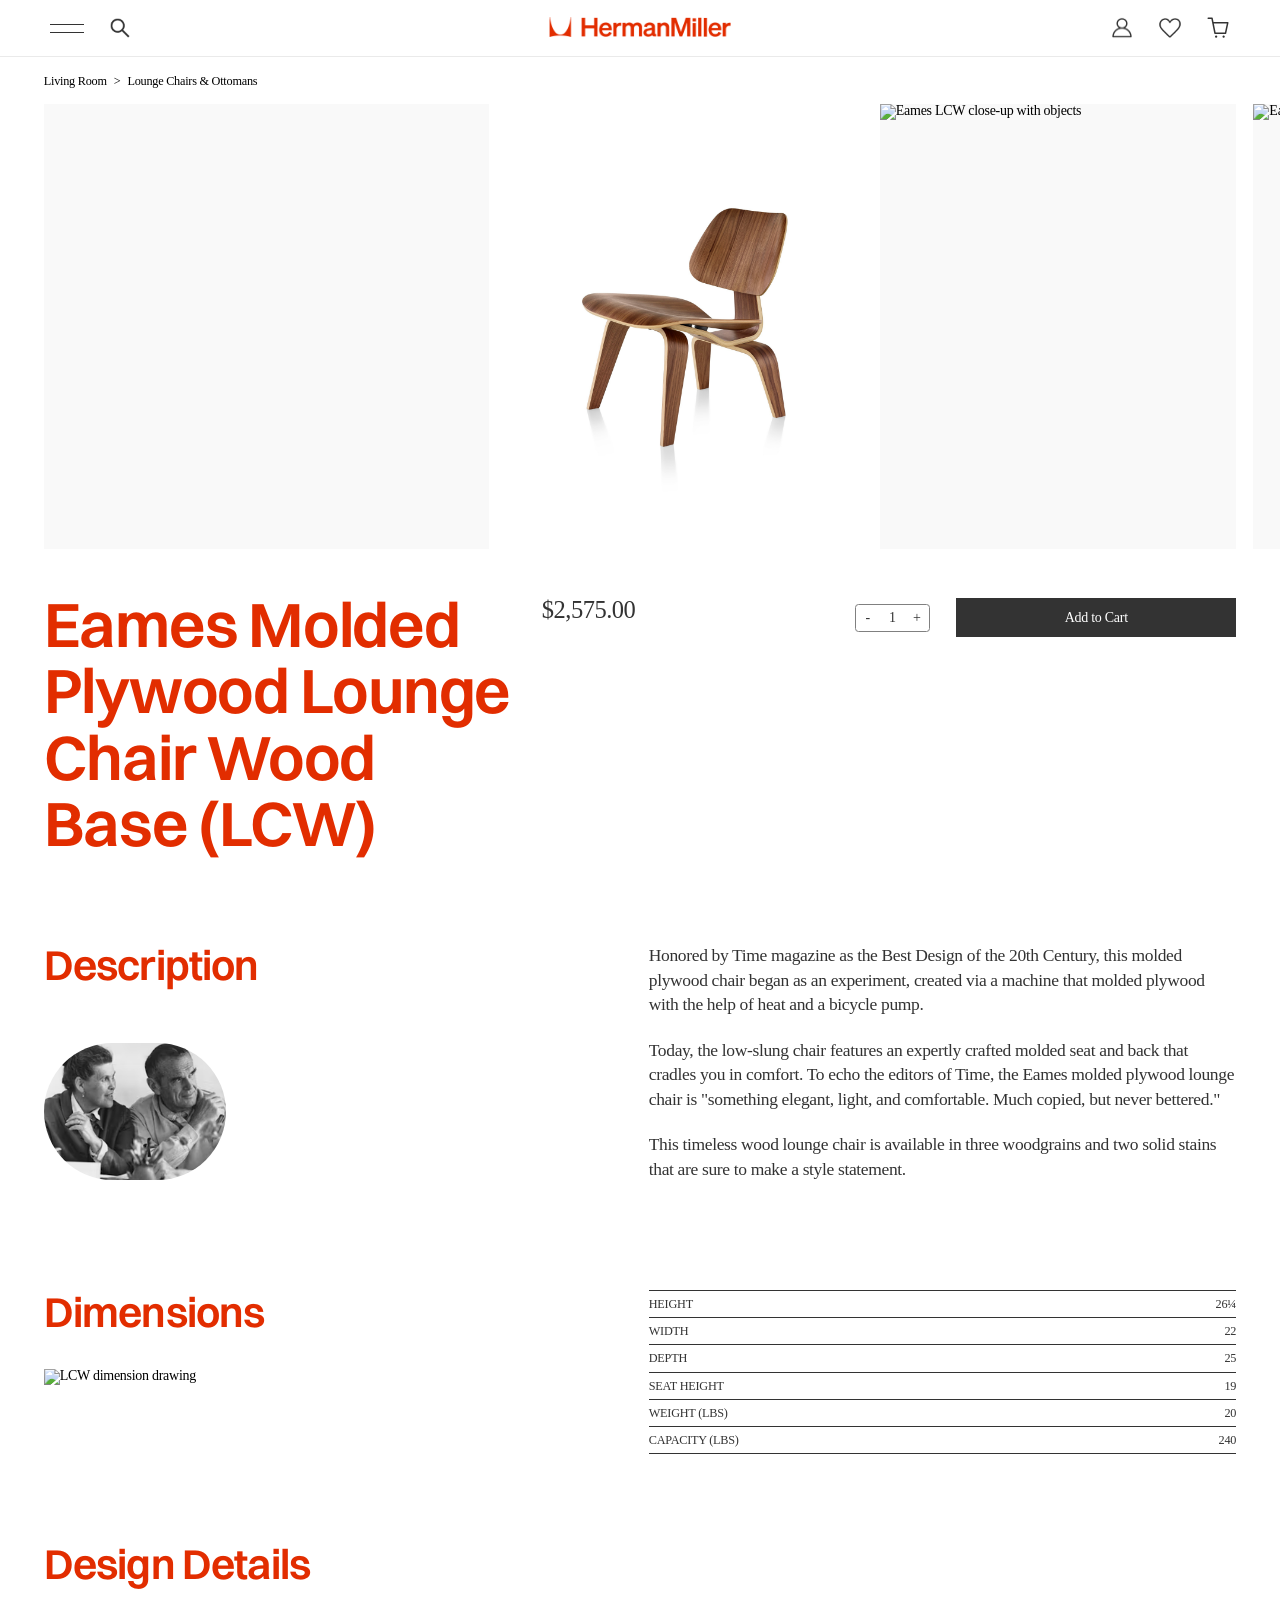
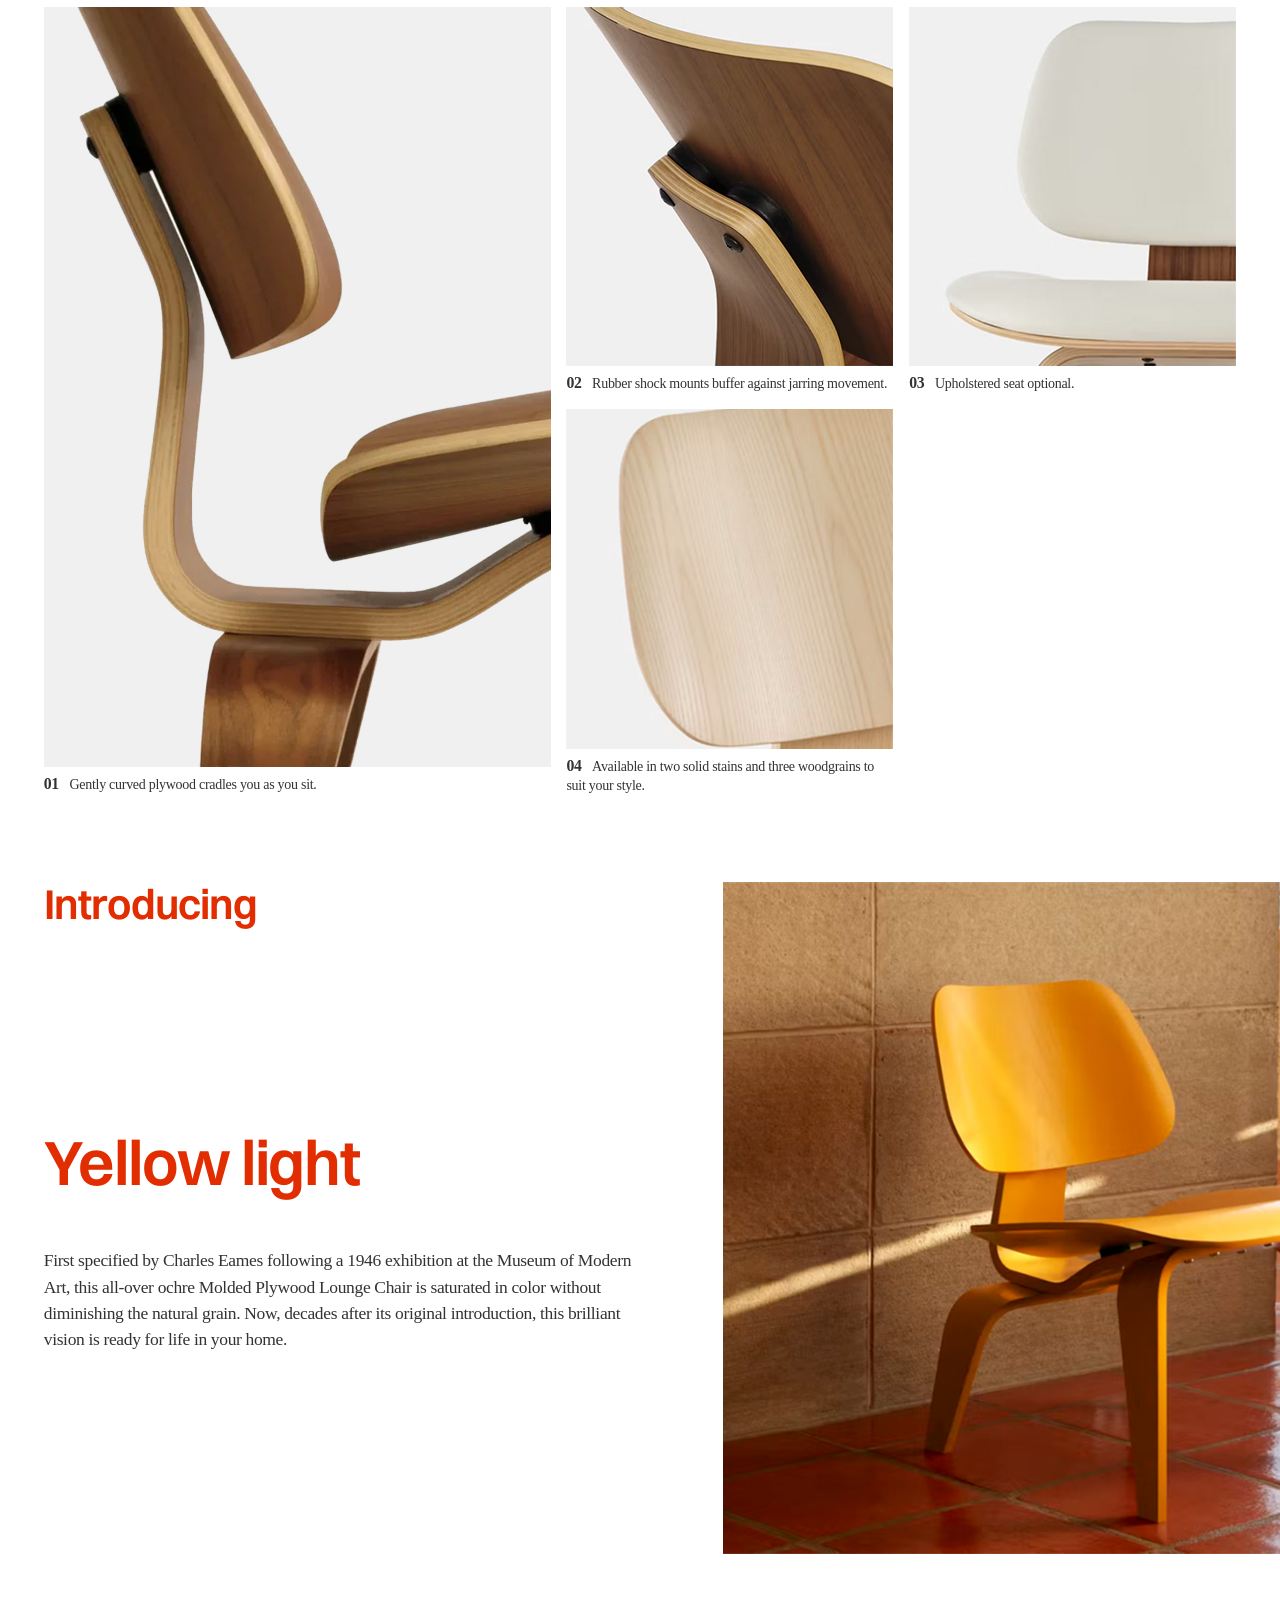
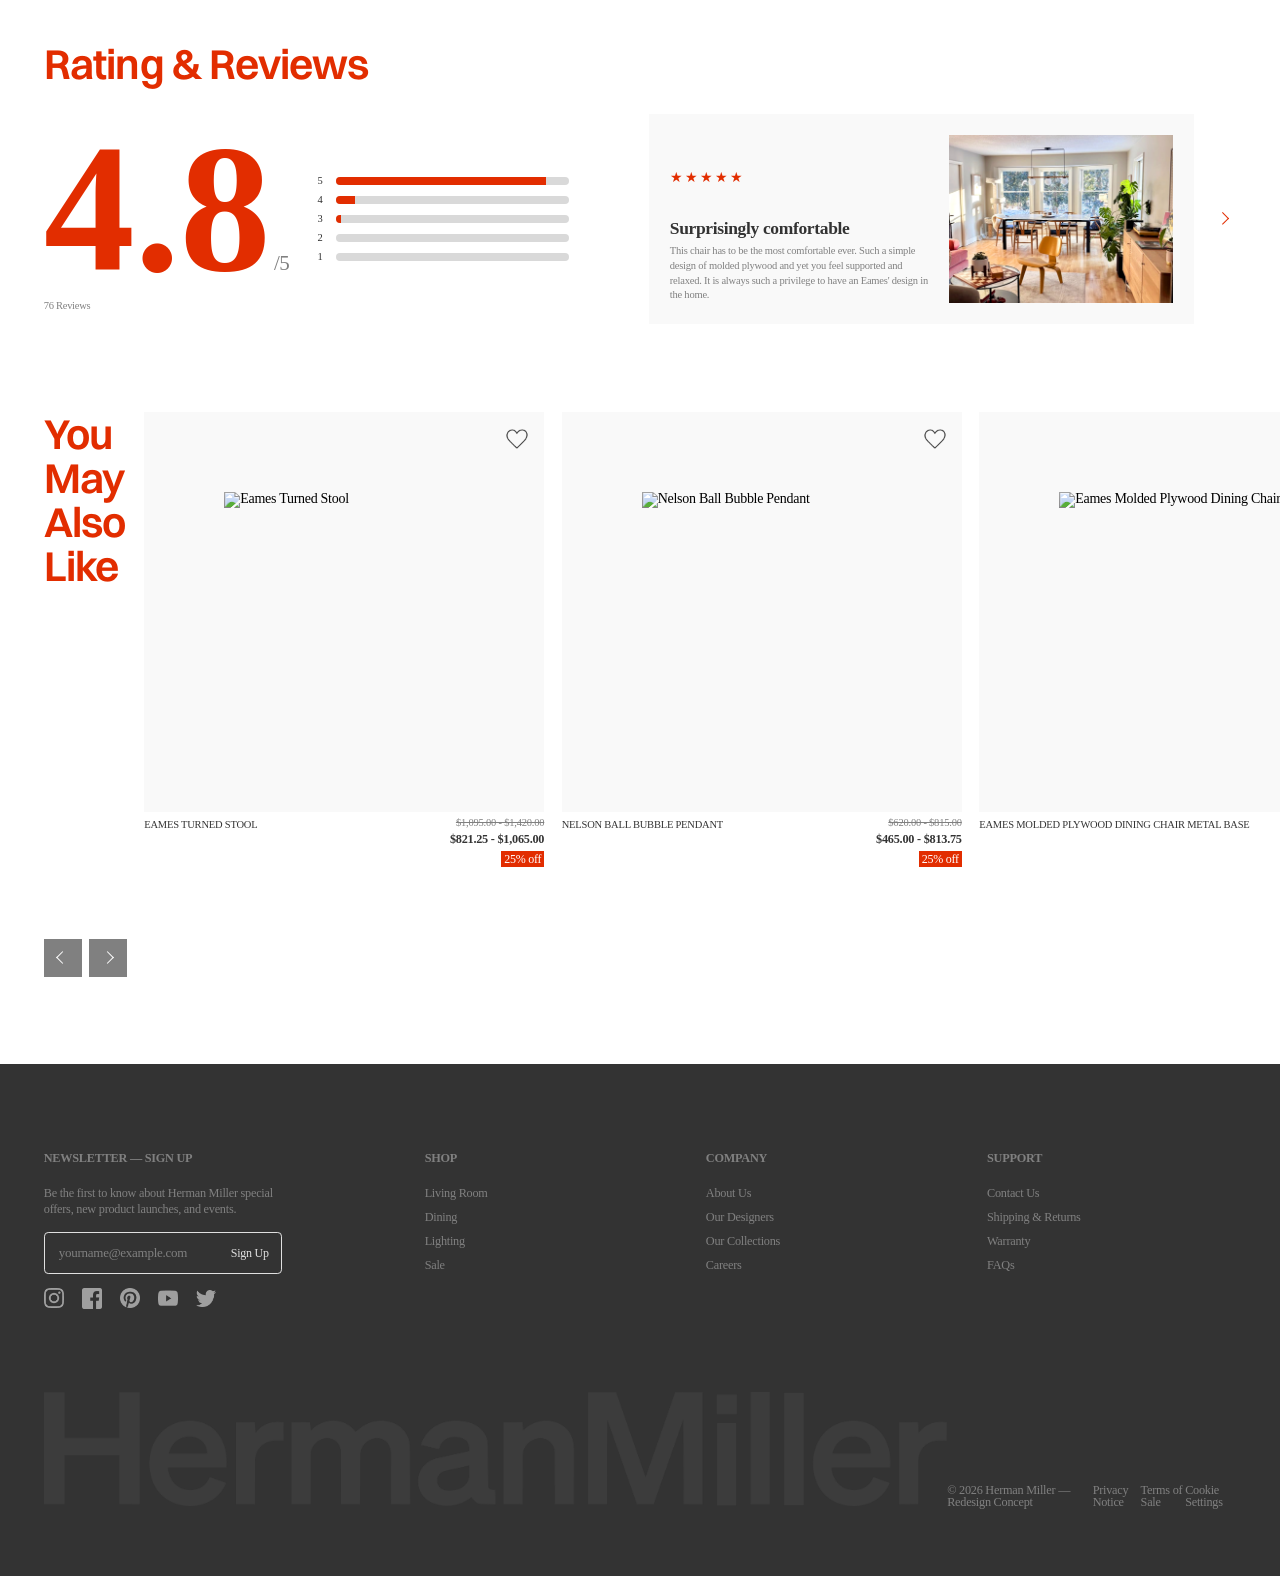
==== commit 7c4a8439: "update" ====
--- a/product.html
+++ b/product.html
@@ -71,10 +71,10 @@
             loading="lazy" reveal="interaction"></model-viewer>
         </div>
         <div class="pdp-strip">
-            <div class="pdp-slide"><img src="./images/product/lcw_01.png" alt="Eames LCW in a living room"></div>
-            <div class="pdp-slide"><img src="./images/product/lcw_02.jpg" alt="Eames LCW close-up with objects"></div>
-            <div class="pdp-slide"><img src="./images/product/lcw_03.jpg" alt="Eames LCW scale"></div>
-            <div class="pdp-slide"><img src="./images/product/lcw_04.jpg" alt="Eames LCW interior"></div>
+            <div class="pdp-slide"><img src="./images/product/lcw_02.jpg" alt="Eames LCW in a living room"></div>
+            <div class="pdp-slide"><img src="https://images.hermanmiller.group/asset/697e87bd-1960-4c3d-9704-238df37c26e4/W/HM_MoMA_Eames_LCW_v2_2274.png?trim=auto&trim-sd=1&blend-mode=darken&blend=fafafa&bg=fafafa&auto=format&w=1000&q=70&h=1000" alt="Eames LCW close-up with objects"></div>
+            <div class="pdp-slide"><img src="https://images.hermanmiller.group/asset/5931c7ea-9cfc-4195-91ca-f2d7558134cd/W/HM_1378_675949_redstain_v2_0680_MAIN.png?trim=auto&trim-sd=1&blend-mode=darken&blend=fafafa&bg=fafafa&auto=format&w=1000&q=70&h=1000" alt="Eames LCW scale"></div>
+            <div class="pdp-slide"><img src="https://images.hermanmiller.group/asset/1e284c03-05d8-4b87-b188-fc4a62a313af/W/HM_1378_100099860_denim_walnut_v1_079.png?trim=auto&trim-sd=1&blend-mode=darken&blend=fafafa&bg=fafafa&auto=format&w=1000&q=70&h=1000" alt="Eames LCW interior"></div>
         </div>
     </div>
     
@@ -162,15 +162,15 @@
         <div class="pdp-rev">
             <div class="pdp-score">
                 <div>
-                <p><b>4.6</b><span>/5</span></p>
+                <p><b>4.8</b><span>/5</span></p>
                 <small>76 Reviews</small>
                 </div>
                 <ul class="pdp-bars" aria-label="별점 분포">
-                <li>5<i style="--w:80%"></i></li>
-                <li>4<i style="--w:12%"></i></li>
-                <li>3<i style="--w:5%"></i></li>
-                <li>2<i style="--w:2%"></i></li>
-                <li>1<i style="--w:1%"></i></li>
+                <li>5<i style="--w:90%"></i></li>
+                <li>4<i style="--w:8%"></i></li>
+                <li>3<i style="--w:2%"></i></li>
+                <li>2<i style="--w:0%"></i></li>
+                <li>1<i style="--w:0%"></i></li>
                 </ul>
             </div>
             <div class="pdp-rev-wrap">
--- a/styles/index.css
+++ b/styles/index.css
@@ -190,7 +190,7 @@
     display: flex;
     position:relative;
     width:100%;
-    height:93vh;
+    height:100vh;
     margin:0 auto;
     overflow:hidden;
 }
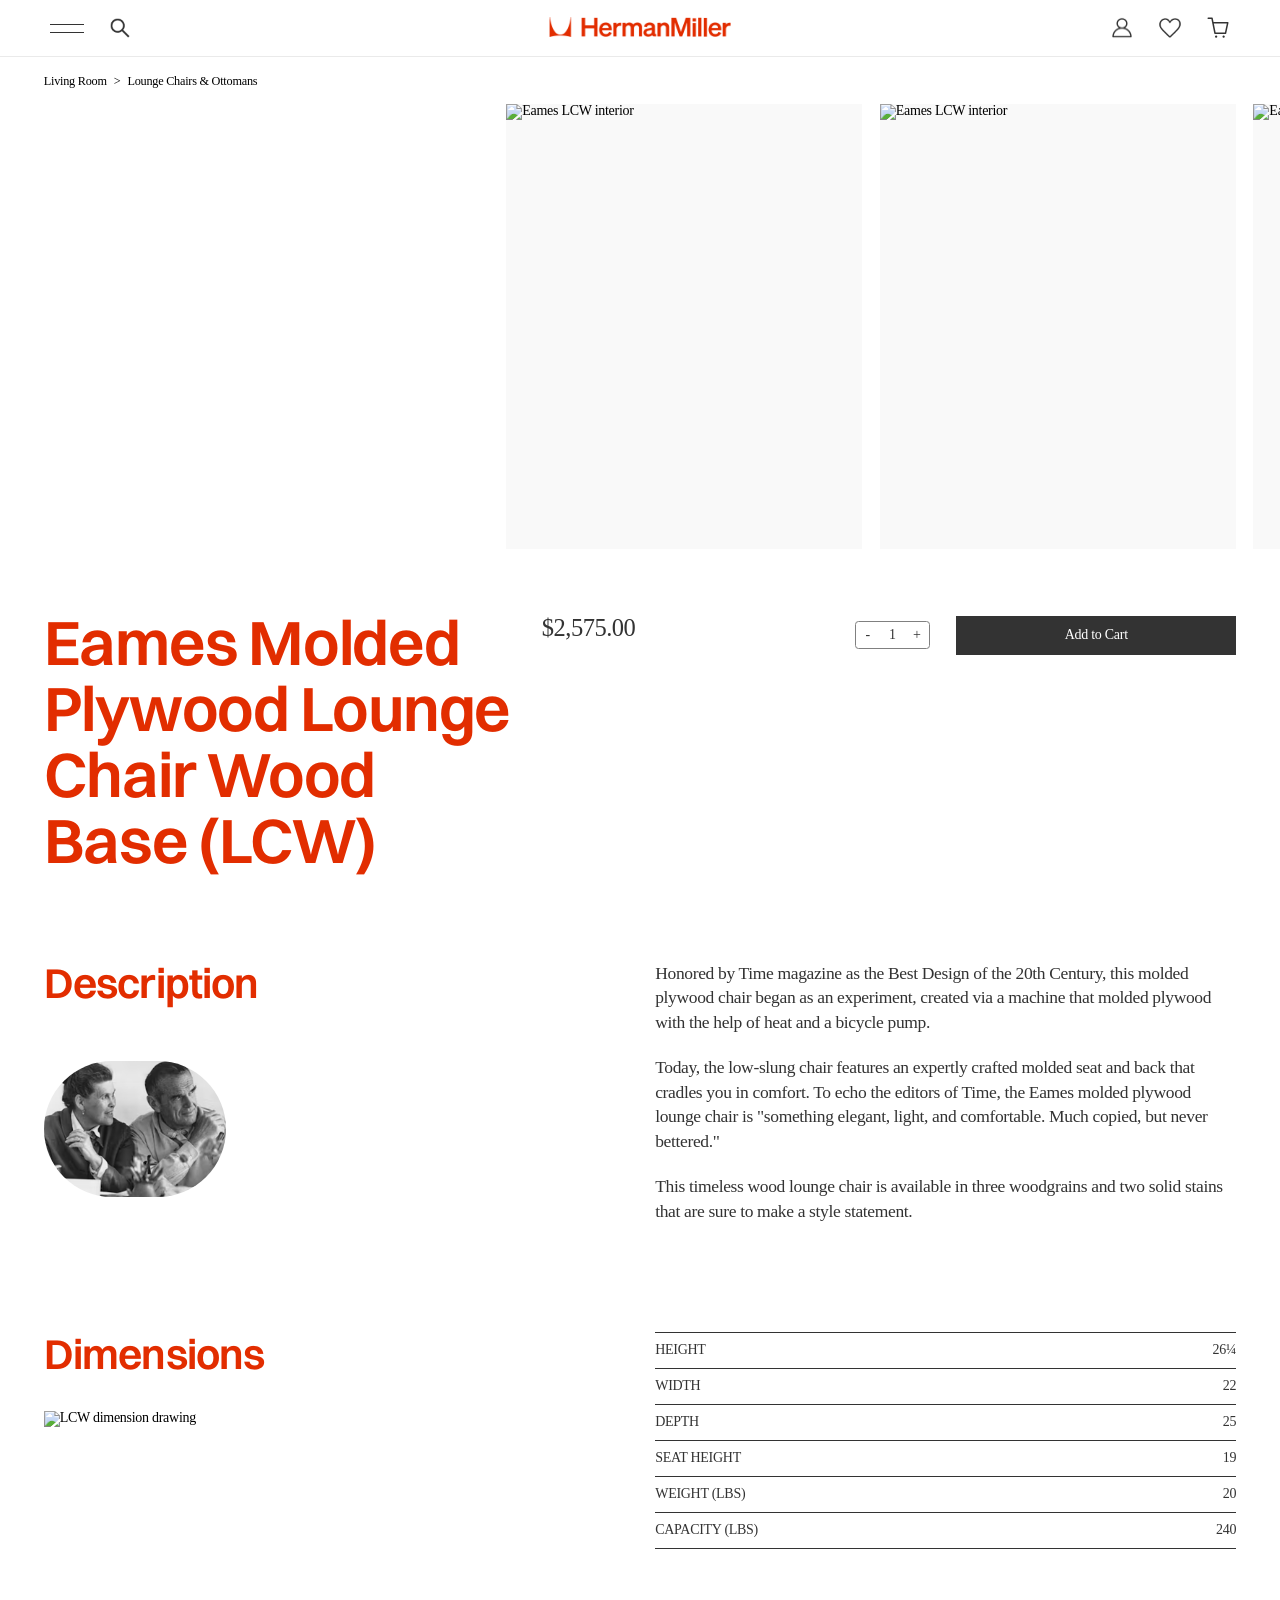
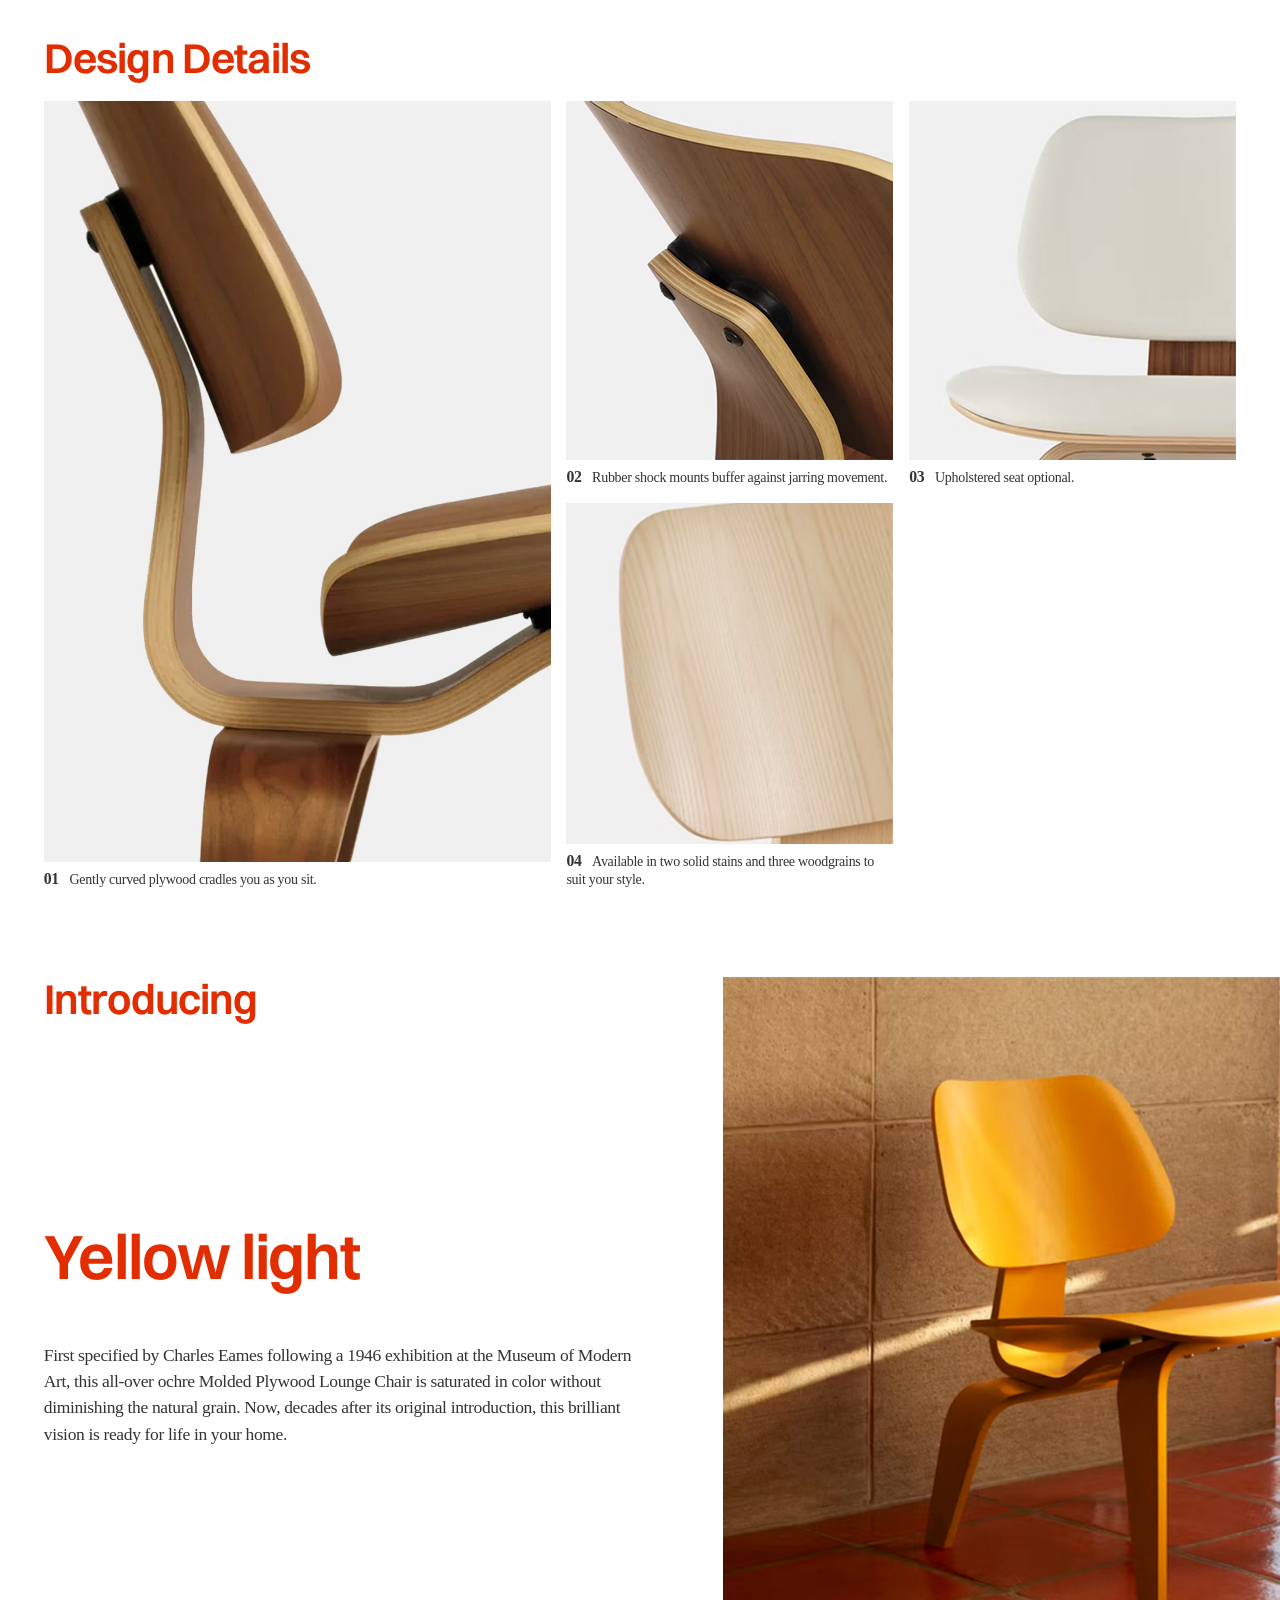
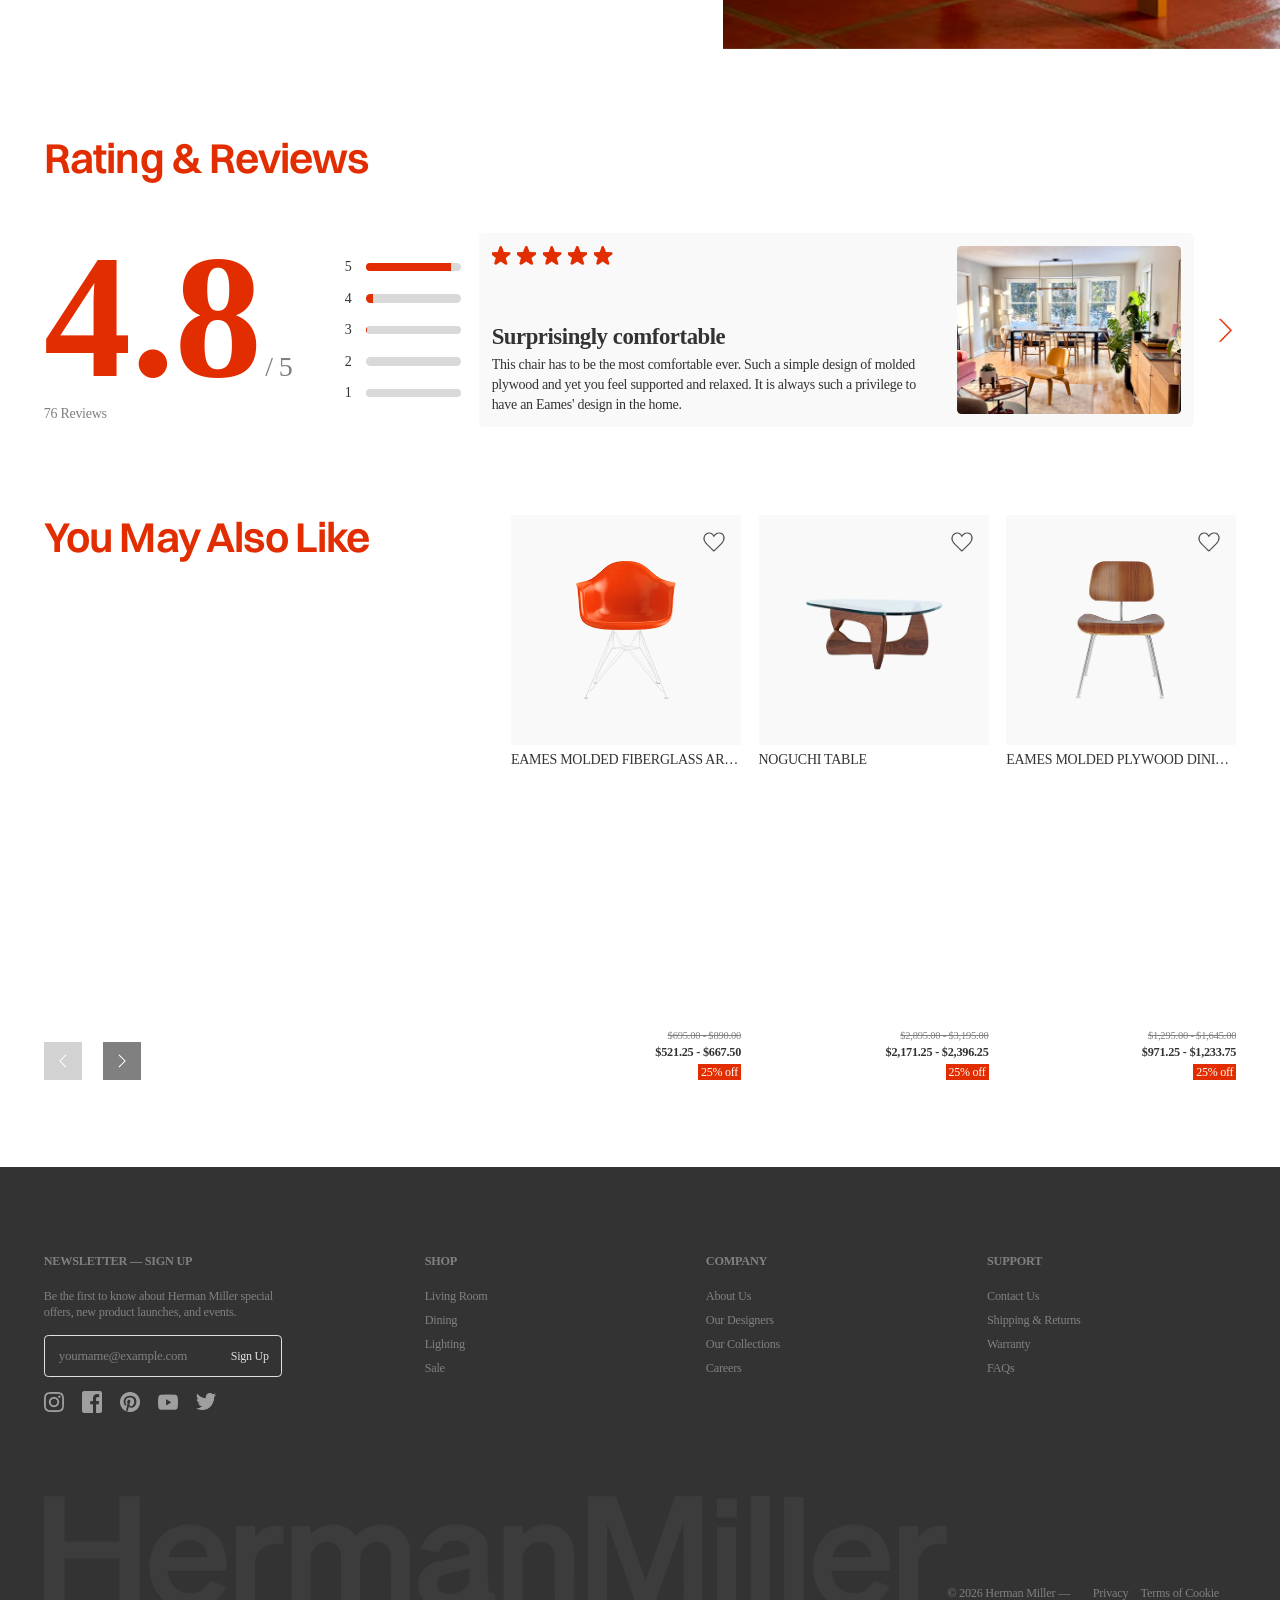
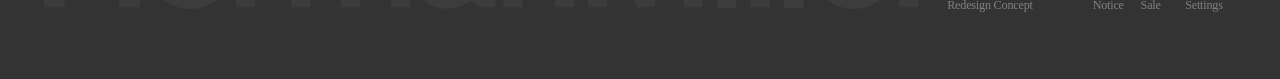
==== commit 2e9a360d: "m" ====
--- a/product.html
+++ b/product.html
@@ -64,18 +64,19 @@
     <!-- 1. 히어로: 3D 고정 스테이지(드래그=회전) + 우측 블리드 스트립(드래그=가로 스크롤) -->
     <div class="pdp-hero">
         <div class="pdp-stage">
-            <model-viewer src="./images/product/lcw.glb" poster="./images/product/lcw_01.png"
+            <model-viewer src="./images/product/lcw.glb" poster="./images/product/lcw_02.jpg"
             alt="Eames Molded Plywood Lounge Chair Wood Base 3D"
             camera-controls touch-action="pan-y"
             interaction-prompt="auto" shadow-intensity="1"
             loading="lazy" reveal="interaction"></model-viewer>
         </div>
         <div class="pdp-strip">
-            <div class="pdp-slide"><img src="./images/product/lcw_02.jpg" alt="Eames LCW in a living room"></div>
-            <div class="pdp-slide"><img src="https://images.hermanmiller.group/asset/697e87bd-1960-4c3d-9704-238df37c26e4/W/HM_MoMA_Eames_LCW_v2_2274.png?trim=auto&trim-sd=1&blend-mode=darken&blend=fafafa&bg=fafafa&auto=format&w=1000&q=70&h=1000" alt="Eames LCW close-up with objects"></div>
+            <div class="pdp-slide"><img src="https://images.hermanmiller.group/asset/1e284c03-05d8-4b87-b188-fc4a62a313af/W/HM_1378_100099860_denim_walnut_v1_079.png?trim=auto&trim-sd=1&blend-mode=darken&blend=fafafa&bg=fafafa&auto=format&w=1000&q=70&h=1000" alt="Eames LCW interior"></div>
+            <div class="pdp-slide"><img src="https://images.hermanmiller.group/asset/927e9a62-5091-4ee0-9b76-4e919b5f72f2/W/HM_Bellport_18_Living_Detail_EamesMoldedChair_018_Hero_20181120143003763.png?trim=auto&trim-sd=1&blend-mode=darken&blend=fafafa&bg=fafafa&auto=format&w=1000&q=70&h=1000" alt="Eames LCW interior"></div>
             <div class="pdp-slide"><img src="https://images.hermanmiller.group/asset/5931c7ea-9cfc-4195-91ca-f2d7558134cd/W/HM_1378_675949_redstain_v2_0680_MAIN.png?trim=auto&trim-sd=1&blend-mode=darken&blend=fafafa&bg=fafafa&auto=format&w=1000&q=70&h=1000" alt="Eames LCW scale"></div>
-            <div class="pdp-slide"><img src="https://images.hermanmiller.group/asset/1e284c03-05d8-4b87-b188-fc4a62a313af/W/HM_1378_100099860_denim_walnut_v1_079.png?trim=auto&trim-sd=1&blend-mode=darken&blend=fafafa&bg=fafafa&auto=format&w=1000&q=70&h=1000" alt="Eames LCW interior"></div>
-        </div>
+            <div class="pdp-slide"><img src="https://images.hermanmiller.group/asset/44a49943-2328-4cad-bb04-d9b671597ed9/W/HM_1378_100101898_white_ash_lichen_v1_001.png?trim=auto&trim-sd=1&blend-mode=darken&blend=fafafa&bg=fafafa&auto=format&w=400&h=400q=90" alt="Eames LCW interior"></div>
+        </div>
+        <div class="pdp-bar" aria-hidden="true"><i></i></div>
     </div>
     
     <!-- 2. 제품명 / 가격 / 구매 -->
@@ -162,7 +163,7 @@
         <div class="pdp-rev">
             <div class="pdp-score">
                 <div>
-                <p><b>4.8</b><span>/5</span></p>
+                <p><b>4.8</b><span>/ 5</span></p>
                 <small>76 Reviews</small>
                 </div>
                 <ul class="pdp-bars" aria-label="별점 분포">
@@ -175,14 +176,24 @@
             </div>
             <div class="pdp-rev-wrap">
                 <article class="pdp-review">
-                    <div>
-                        <p class="stars" aria-label="5 stars">★★★★★</p>
-                        <h3>Surprisingly comfortable</h3>
-                        <p>This chair has to be the most comfortable ever. Such a simple design of molded plywood and yet you feel supported and relaxed. It is always such a privilege to have an Eames' design in the home.</p>
+                    <div class="pdp-review-content">
+                        <p class="stars" aria-label="5 stars">
+                            <img src="images/icons/star.png" alt="star">
+                            <img src="images/icons/star.png" alt="star">
+                            <img src="images/icons/star.png" alt="star">
+                            <img src="images/icons/star.png" alt="star">
+                            <img src="images/icons/star.png" alt="star">
+                        </p>
+                        <div class="pdp-review-text">
+                            <h3>Surprisingly comfortable</h3>
+                            <p>This chair has to be the most comfortable ever. Such a simple design of molded plywood and yet you feel supported and relaxed. It is always such a privilege to have an Eames' design in the home.</p>
+                        </div>
                     </div>
                     <img src="images/product/review_01.jpg" alt="Review image">
                 </article>
-                <button type="button" class="pdp-rev-next" aria-label="다음 리뷰"></button>
+                <button type="button" class="pdp-rev-next" aria-label="다음 리뷰">
+                    <img src="./images/icons/right.png" alt="다음">
+                </button>
             </div>
         </div>
     </section>
@@ -192,8 +203,12 @@
         <div class="pdp-rel-side">
         <h2 class="title pdp-h">You May Also Like</h2>
             <div class="pdp-rel-nav">
-                <button type="button" class="pdp-arrow prev" aria-label="이전"></button>
-                <button type="button" class="pdp-arrow next" aria-label="다음"></button>
+                <button type="button" class="pdp-arrow prev" aria-label="이전">
+                    <img src="./images/icons/left_white.png" alt="이전">
+                </button>
+                <button type="button" class="pdp-arrow next" aria-label="다음">
+                    <img src="./images/icons/right_white.png" alt="다음">
+                </button>
             </div>
         </div>
         <div class="pdp-rel-list">
@@ -201,38 +216,80 @@
         <article class="product-card">
             <div class="product-thumb">
                 <button class="heart" aria-label="wishlist"><img src="./images/icons/wish.png" alt="wishlist"></button>
-                <img class="product-img" src="./images/rel_01.jpg" alt="Eames Turned Stool">
-            </div>
-            <div class="product-info">
-                <p class="product-name">Eames Turned Stool</p>
-                <div class="product-price-group">
-                    <span class="product-price-bf">$1,095.00 - $1,420.00</span>
-                    <span class="product-price">$821.25 - $1,065.00</span>
-                    <span class="sale-badge">25% off</span>
-                </div>
-            </div>
-        </article>
-        <article class="product-card">
-            <div class="product-thumb">
-                <button class="heart" aria-label="wishlist"><img src="./images/icons/wish.png" alt="wishlist"></button>
-                <img class="product-img" src="./images/rel_02.jpg" alt="Nelson Ball Bubble Pendant">
-            </div>
-            <div class="product-info">
-                <p class="product-name">Nelson Ball Bubble Pendant</p>
-                <div class="product-price-group">
-                    <span class="product-price-bf">$620.00 - $815.00</span>
-                    <span class="product-price">$465.00 - $813.75</span>
-                    <span class="sale-badge">25% off</span>
-                </div>
-            </div>
-        </article>
-        <article class="product-card">
-            <div class="product-thumb">
-                <button class="heart" aria-label="wishlist"><img src="./images/icons/wish.png" alt="wishlist"></button>
-                <img class="product-img" src="./images/rel_03.jpg" alt="Eames Molded Plywood Dining Chair">
-            </div>
-            <div class="product-info">
-                <p class="product-name">Eames Molded Plywood Dining Chair Metal Base</p>
+                <img class="product-img" src="./images/md/4.png" alt="Eames Turned Stool">
+            </div>
+            <div class="product-info">
+                <p class="product-name">Eames Molded Fiberglass Armchair</p>
+                <div class="product-price-group">
+                    <span class="product-price-bf">$695.00 - $890.00</span>
+                    <span class="product-price">$521.25 - $667.50</span>
+                    <span class="sale-badge">25% off</span>
+                </div>
+            </div>
+        </article>
+        <article class="product-card">
+            <div class="product-thumb">
+                <button class="heart" aria-label="wishlist"><img src="./images/icons/wish.png" alt="wishlist"></button>
+                <img class="product-img" src="./images/bs/coffee_1.png" alt="Nelson Ball Bubble Pendant">
+            </div>
+            <div class="product-info">
+                <p class="product-name">Noguchi Table</p>
+                <div class="product-price-group">
+                    <span class="product-price-bf">$2,895.00 - $3,195.00</span>
+                    <span class="product-price">$2,171.25 - $2,396.25</span>
+                    <span class="sale-badge">25% off</span>
+                </div>
+            </div>
+        </article>
+        <article class="product-card">
+            <div class="product-thumb">
+                <button class="heart" aria-label="wishlist"><img src="./images/icons/wish.png" alt="wishlist"></button>
+                <img class="product-img" src="./images/md/3.png" alt="Eames Molded Plywood Dining Chair">
+            </div>
+            <div class="product-info">
+                <p class="product-name">Eames Molded Plywood Dining Chair Metal Base (DCM)</p>
+                <div class="product-price-group">
+                    <span class="product-price-bf">$1,295.00 - $1,645.00</span>
+                    <span class="product-price">$971.25 - $1,233.75</span>
+                    <span class="sale-badge">25% off</span>
+                </div>
+            </div>
+        </article>
+        <article class="product-card">
+            <div class="product-thumb">
+                <button class="heart" aria-label="wishlist"><img src="./images/icons/wish.png" alt="wishlist"></button>
+                <img class="product-img" src="./images/md/3.png" alt="Eames Molded Plywood Dining Chair">
+            </div>
+            <div class="product-info">
+                <p class="product-name">Eames Molded Plywood Dining Chair Metal Base (DCM)</p>
+                <div class="product-price-group">
+                    <span class="product-price-bf">$1,295.00 - $1,645.00</span>
+                    <span class="product-price">$971.25 - $1,233.75</span>
+                    <span class="sale-badge">25% off</span>
+                </div>
+            </div>
+        </article>
+        <article class="product-card">
+            <div class="product-thumb">
+                <button class="heart" aria-label="wishlist"><img src="./images/icons/wish.png" alt="wishlist"></button>
+                <img class="product-img" src="./images/md/3.png" alt="Eames Molded Plywood Dining Chair">
+            </div>
+            <div class="product-info">
+                <p class="product-name">Eames Molded Plywood Dining Chair Metal Base (DCM)</p>
+                <div class="product-price-group">
+                    <span class="product-price-bf">$1,295.00 - $1,645.00</span>
+                    <span class="product-price">$971.25 - $1,233.75</span>
+                    <span class="sale-badge">25% off</span>
+                </div>
+            </div>
+        </article>
+        <article class="product-card">
+            <div class="product-thumb">
+                <button class="heart" aria-label="wishlist"><img src="./images/icons/wish.png" alt="wishlist"></button>
+                <img class="product-img" src="./images/md/3.png" alt="Eames Molded Plywood Dining Chair">
+            </div>
+            <div class="product-info">
+                <p class="product-name">Eames Molded Plywood Dining Chair Metal Base (DCM)</p>
                 <div class="product-price-group">
                     <span class="product-price-bf">$1,295.00 - $1,645.00</span>
                     <span class="product-price">$971.25 - $1,233.75</span>
--- a/styles/product.css
+++ b/styles/product.css
@@ -14,7 +14,7 @@
 .pdp .title{ margin:0; line-height:1.05; }
 .pdp-h{ font-size:var(--title-xs); }
 .pdp-sec{ padding:var(--padding-tb) var(--padding-lr) 0; }
-.pdp-2col{ display:grid; grid-template-columns:1fr 1fr; gap:1.25rem; }
+.pdp-2col{ display:grid; grid-template-columns:920fr 900fr; gap:1.25rem; }
 
 /* breadcrumb */
 .pdp-crumb{ padding:1.25rem var(--padding-lr); font-size:.875rem; color:var(--gray); }
@@ -26,18 +26,19 @@
     display:grid; grid-template-columns:minmax(0,36%) minmax(0,1fr); gap:1.25rem;
     padding-left:var(--padding-lr);              /* 우측 패딩 없음 = 블리드 */
 }
-.pdp-stage{ aspect-ratio:1/1; background:var(--product-bg); }
+.pdp-stage{ aspect-ratio:1/1; /* background:var(--product-bg) */; }
 .pdp-stage model-viewer{ width:100%; height:100%; --poster-color:transparent; }
 
 .pdp-strip{
     display:flex; gap:1.25rem; overflow-x:auto;
-    scroll-snap-type:x mandatory; scrollbar-width:none;
+    scrollbar-width:none;
 }
 .pdp-strip::-webkit-scrollbar{ display:none; }
 .pdp-slide{
     position:relative; flex:0 0 auto; height:100%; aspect-ratio:4/5;
-    scroll-snap-align:start; background:var(--product-bg);
+    background:var(--product-bg);
 }
+.pdp-strip.is-drag{ cursor:grabbing; }   /* scroll-snap-type:none 삭제 */
 /* absolute: 이미지 원본 높이가 히어로 행 높이(=스테이지)를 밀어내지 않도록 */
 .pdp-slide img{ position:absolute; inset:0; width:100%; height:100%; object-fit:cover; display:block; }
 
@@ -65,7 +66,9 @@
 .pdp-draw{ display:block; width:14rem; margin-top:2.5rem; }
 .pdp-spec{ align-self:end; }
 .pdp-spec th, .pdp-spec td{
-    padding:rem 0; font-weight: 500; text-transform:uppercase; color:var(--dark);
+    padding:0.75rem 0; font-size:1rem;
+    font-weight: 500; text-transform:uppercase;
+    color:var(--dark);
 }
 .pdp-spec th{ width:auto; }
 .pdp-spec td{ text-align:right; }
@@ -97,48 +100,41 @@
 .pdp-intro-img img{ width:100%; height:100%; object-fit:cover; display:block; }
 
 /* 7. Rating & Reviews */
-.pdp-rev{ display:grid; grid-template-columns:1fr 1fr; gap:1.25rem; align-items:center; margin-top:2rem; }
-.pdp-score{ display:flex; align-items:center; gap:2rem; }
+.pdp-rev{ display:grid; grid-template-columns:920fr 900fr; gap:1.25rem; align-items:center; margin-top:3.75rem; }
+.pdp-score{ display:flex; align-items:center; gap:3.75rem; }
 .pdp-score p{ display:flex; align-items:baseline; line-height:.9; }
-.pdp-score b{ font-size:13rem; font-weight:600; color:var(--point); }
-.pdp-score span{ font-size:1.5rem; color:var(--gray); margin-left:.25rem; }
-.pdp-score small{ display:block; margin-top:.75rem; font-size:.75rem; color:var(--gray); }
-.pdp-bars{ flex:1; max-width:18rem; display:flex; flex-direction:column; gap:.6rem; }
-.pdp-bars li{ display:flex; align-items:center; gap:1rem; font-size:.75rem; font-weight:500; color:var(--dark); }
+.pdp-score b{ font-size:12.5rem; font-weight:600; color:var(--point); }
+.pdp-score span{ font-size:2rem; font-weight:500; color:var(--gray); margin-left:.25rem; }
+.pdp-score small{ display:block; margin-top:.75rem; font-size:1rem; font-weight:500; color:var(--gray); }
+.pdp-bars{ flex:1; max-width:18rem; display:flex; flex-direction:column; gap:1.25rem; }
+.pdp-bars li{ display:flex; align-items:center; gap:1rem; font-size:1rem; font-weight:500; color:var(--dark); }
 .pdp-bars i{ flex:1; height:.6rem; border-radius:99px; background:#D9D9D9; position:relative; overflow:hidden; }
 .pdp-bars i::after{ content:""; position:absolute; inset:0 auto 0 0; width:var(--w,0); background:var(--point); }
 .pdp-rev-wrap{ position:relative; padding-right:3rem; }
 .pdp-review{
     display:grid; grid-template-columns:1fr 16rem; gap:1.5rem; align-items:end;
-    background:var(--product-bg); padding:1.5rem;
+    background:var(--product-bg); padding:0.938rem; border-radius:0.313rem;
 }
-.pdp-review .stars{ color:var(--point); letter-spacing:.15em; font-size:1rem; margin-bottom:2.5rem; }
-.pdp-review h3{ font-size:1.25rem; font-weight:600; color:var(--dark); margin-bottom:.5rem; }
-.pdp-review p:not(.stars){ font-size:.75rem; line-height:1.4; color:var(--gray); }
-.pdp-review img{ width:100%; aspect-ratio:4/3; object-fit:cover; display:block; }
-.pdp-rev-next{ position:absolute; right:0; top:50%; width:2rem; height:2rem; transform:translateY(-50%); }
-.pdp-rev-next::before{
-    content:""; display:block; width:.6rem; height:.6rem; margin:auto;
-    border:solid var(--point); border-width:1.5px 1.5px 0 0; transform:rotate(45deg);
-}
+.pdp-review-content {display:flex; flex-direction:column; justify-content:space-between; height:100%;}
+.pdp-review .stars{ display:flex; gap:.45rem; }
+.pdp-review .stars img { width:1.37rem; height:1.375rem; }
+.pdp-review h3{ font-size:1.625rem; font-weight:600; color:var(--dark); margin-bottom:.5rem; }
+.pdp-review .pdp-review-text {width:31.75rem;}
+.pdp-review .pdp-review-text p{ font-size:1rem; line-height:1.4; color:var(--dark); }
+.pdp-review img{ width:100%; aspect-ratio:4/3; object-fit:cover; display:block; border-radius:.313rem; }
+.pdp-rev-next{ position:absolute; right:0; top:50%; width:1.6rem; height:1.6rem; transform:translateY(-50%); }
+.pdp-rev-next img{ width:100%; height:100%; object-fit:cover; display:block; }
 
 /* 8. You May Also Like (카드는 index.css 공통 스타일 사용) */
 .pdp-rel{ display:grid; grid-template-columns:.62fr 1fr; gap:1.25rem; padding-bottom:var(--padding-tb); }
 .pdp-rel-side{ display:flex; flex-direction:column; justify-content:space-between; }
-.pdp-rel-nav{ display:flex; gap:.5rem; }
+.pdp-rel-nav{ display:flex; gap:1.5rem; }
 .pdp-arrow{
     width:38px; height:38px; background:var(--gray);
     display:flex; align-items:center; justify-content:center; transition:background .2s ease;
 }
+.pdp-arrow img{ width:20px; height:20px; object-fit:cover; display:block; }
 .pdp-arrow:hover{ background:var(--point); }
-.pdp-arrow::before{
-    content:""; width:8px; height:8px;
-    border:solid #fff; border-width:0 0 1.5px 1.5px; transform:rotate(45deg);
-}
-.pdp-arrow.next::before{ transform:rotate(-135deg); }
-.pdp-rel-list{ display:grid; grid-template-columns:repeat(3,1fr); gap:1.25rem; }
-.pdp-rel .product-info{ flex-direction:row; justify-content:space-between; gap:.5rem; }
-.pdp-rel .product-name{ width:auto; flex:1; min-width:0; font-size:.75rem; }
 
 /* footer 보정: 고스트 워드마크 우측 정렬 */
 .site-footer .footer-logo{ margin-left:auto; }
@@ -152,6 +148,21 @@
     .pdp-dd .big{ grid-column:1 / -1; grid-row:auto; }
     .pdp-dd .big .ph{ aspect-ratio:1/1; flex:none; }
     .pdp-review{ grid-template-columns:1fr; }
-    .pdp-rel-list{ grid-template-columns:repeat(2,1fr); }
+    .pdp-rel-list .product-card{ flex-basis:calc((100% - 1.25rem) / 2); }
     .pdp-rel-side{ gap:1.5rem; }
-}+}
+
+/* 스트립 드래그 */
+.pdp-strip{ cursor:grab; }
+.pdp-strip.is-drag{ cursor:grabbing; scroll-snap-type:none; }
+.pdp-strip img{ user-select:none; -webkit-user-drag:none; }
+
+/* 리뷰 전환 */
+.pdp-review{ transition:opacity .2s ease; }
+.pdp-review.is-swap{ opacity:0; }
+
+/* 관련 상품: grid → 가로 슬라이더 (기존 .pdp-rel-list 규칙 교체) */
+.pdp-rel-list{ display:flex; gap:1.25rem; overflow-x:auto; scroll-snap-type:x mandatory; scrollbar-width:none; }
+.pdp-rel-list::-webkit-scrollbar{ display:none; }
+.pdp-rel-list .product-card{ flex:0 0 calc((100% - 2.5rem) / 3); scroll-snap-align:start; }
+.pdp-arrow:disabled{ opacity:.35; pointer-events:none; }
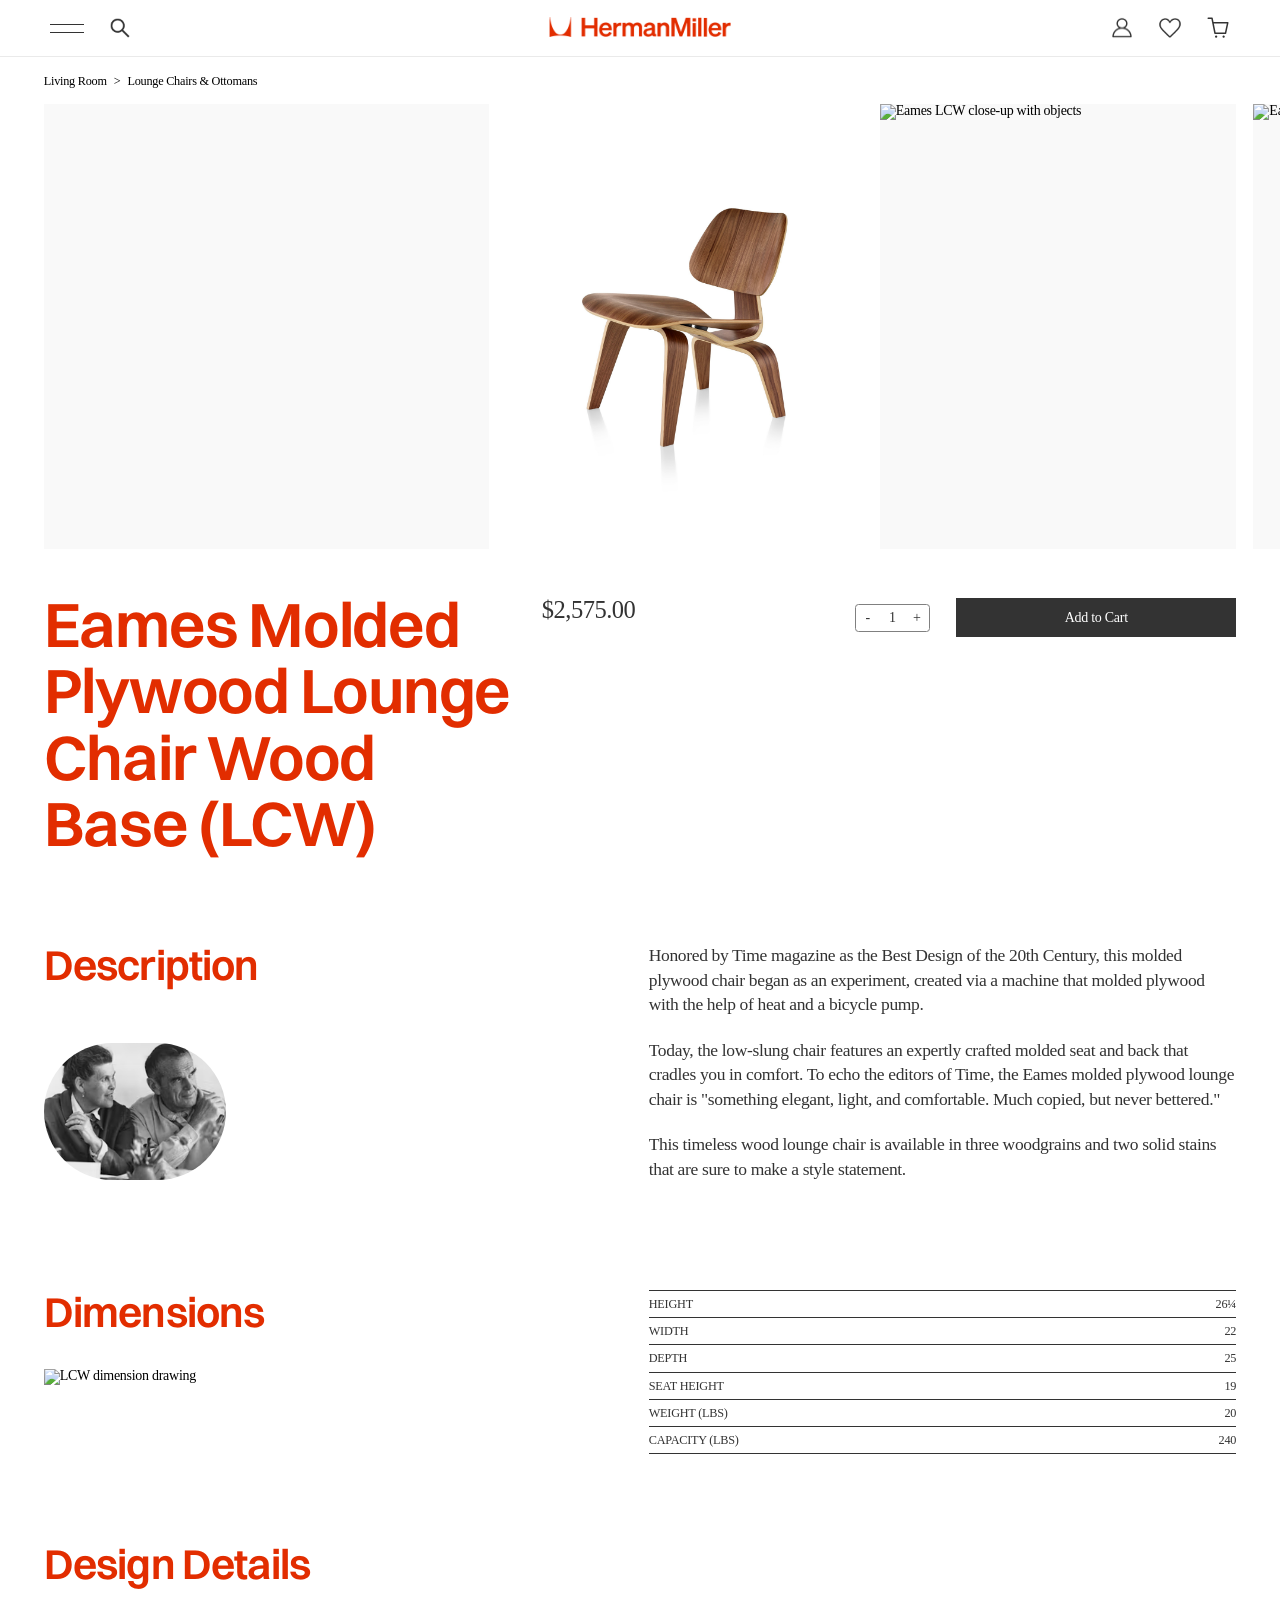
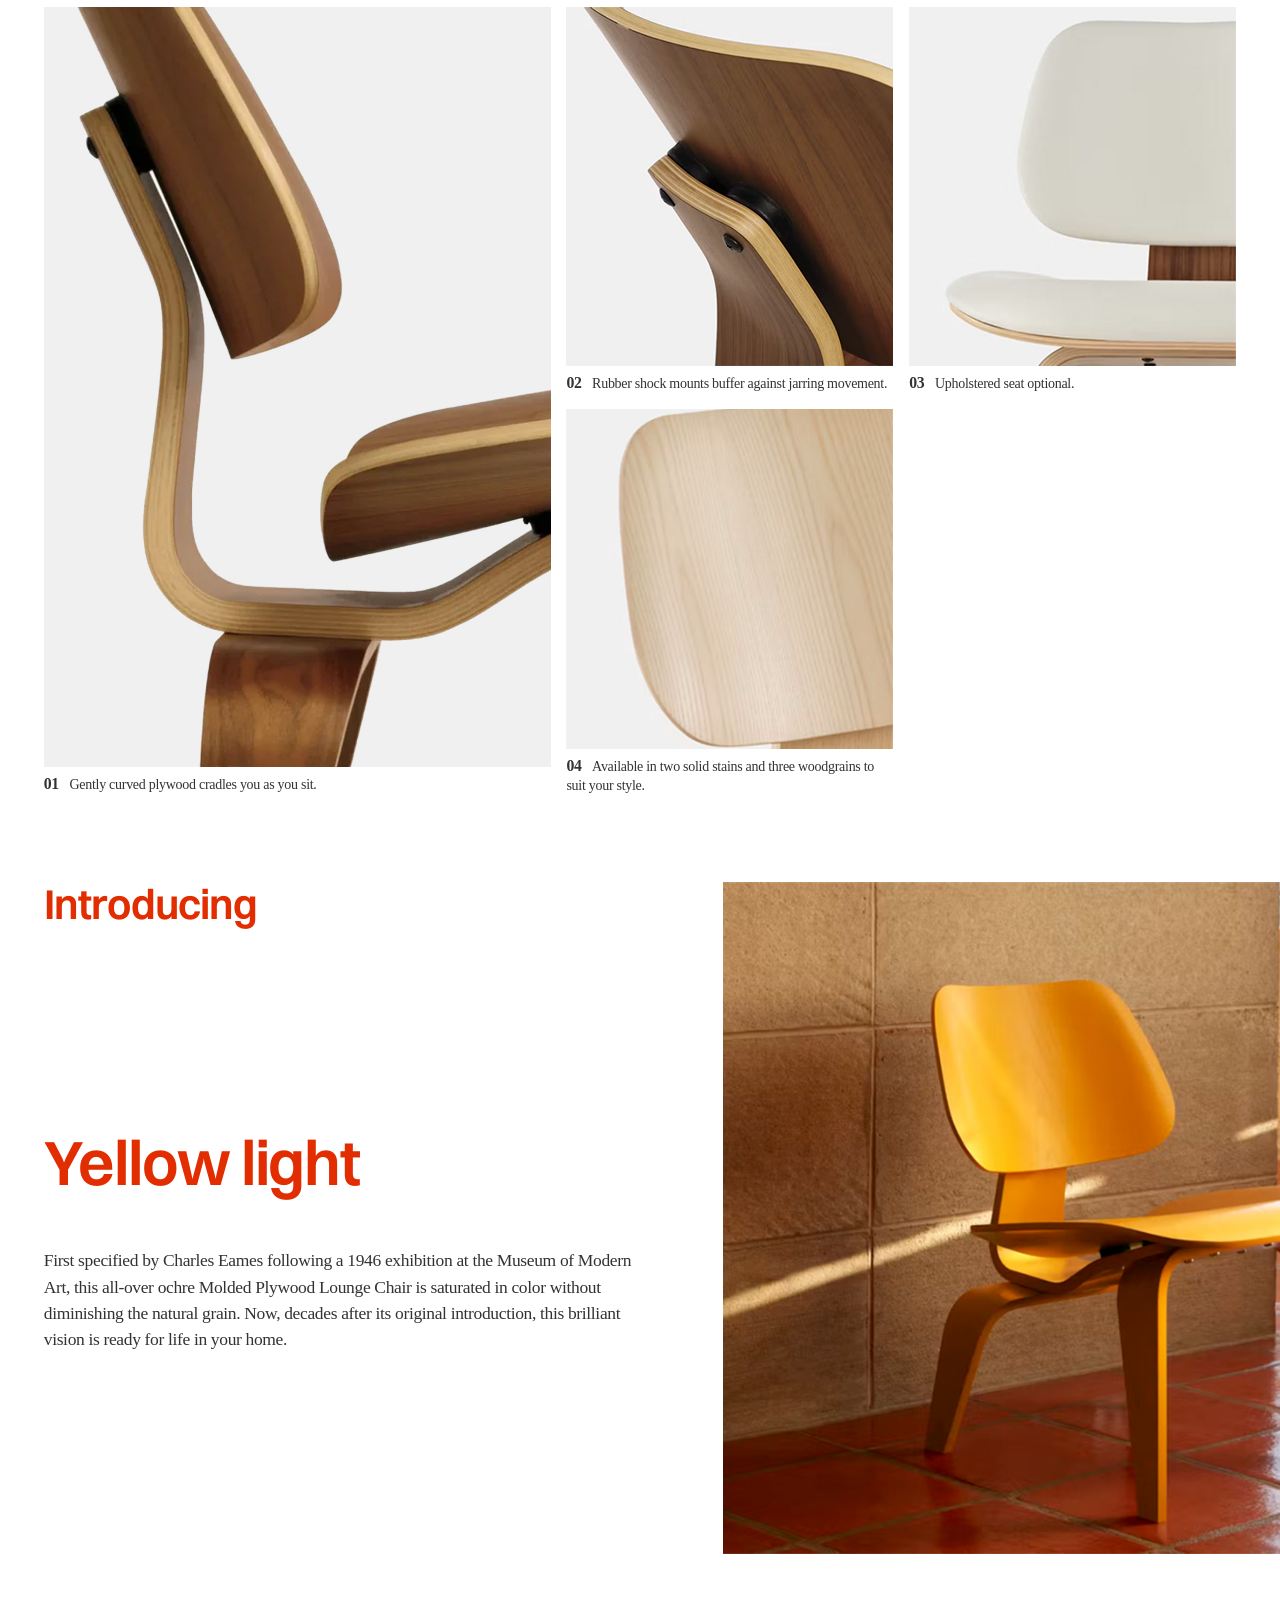
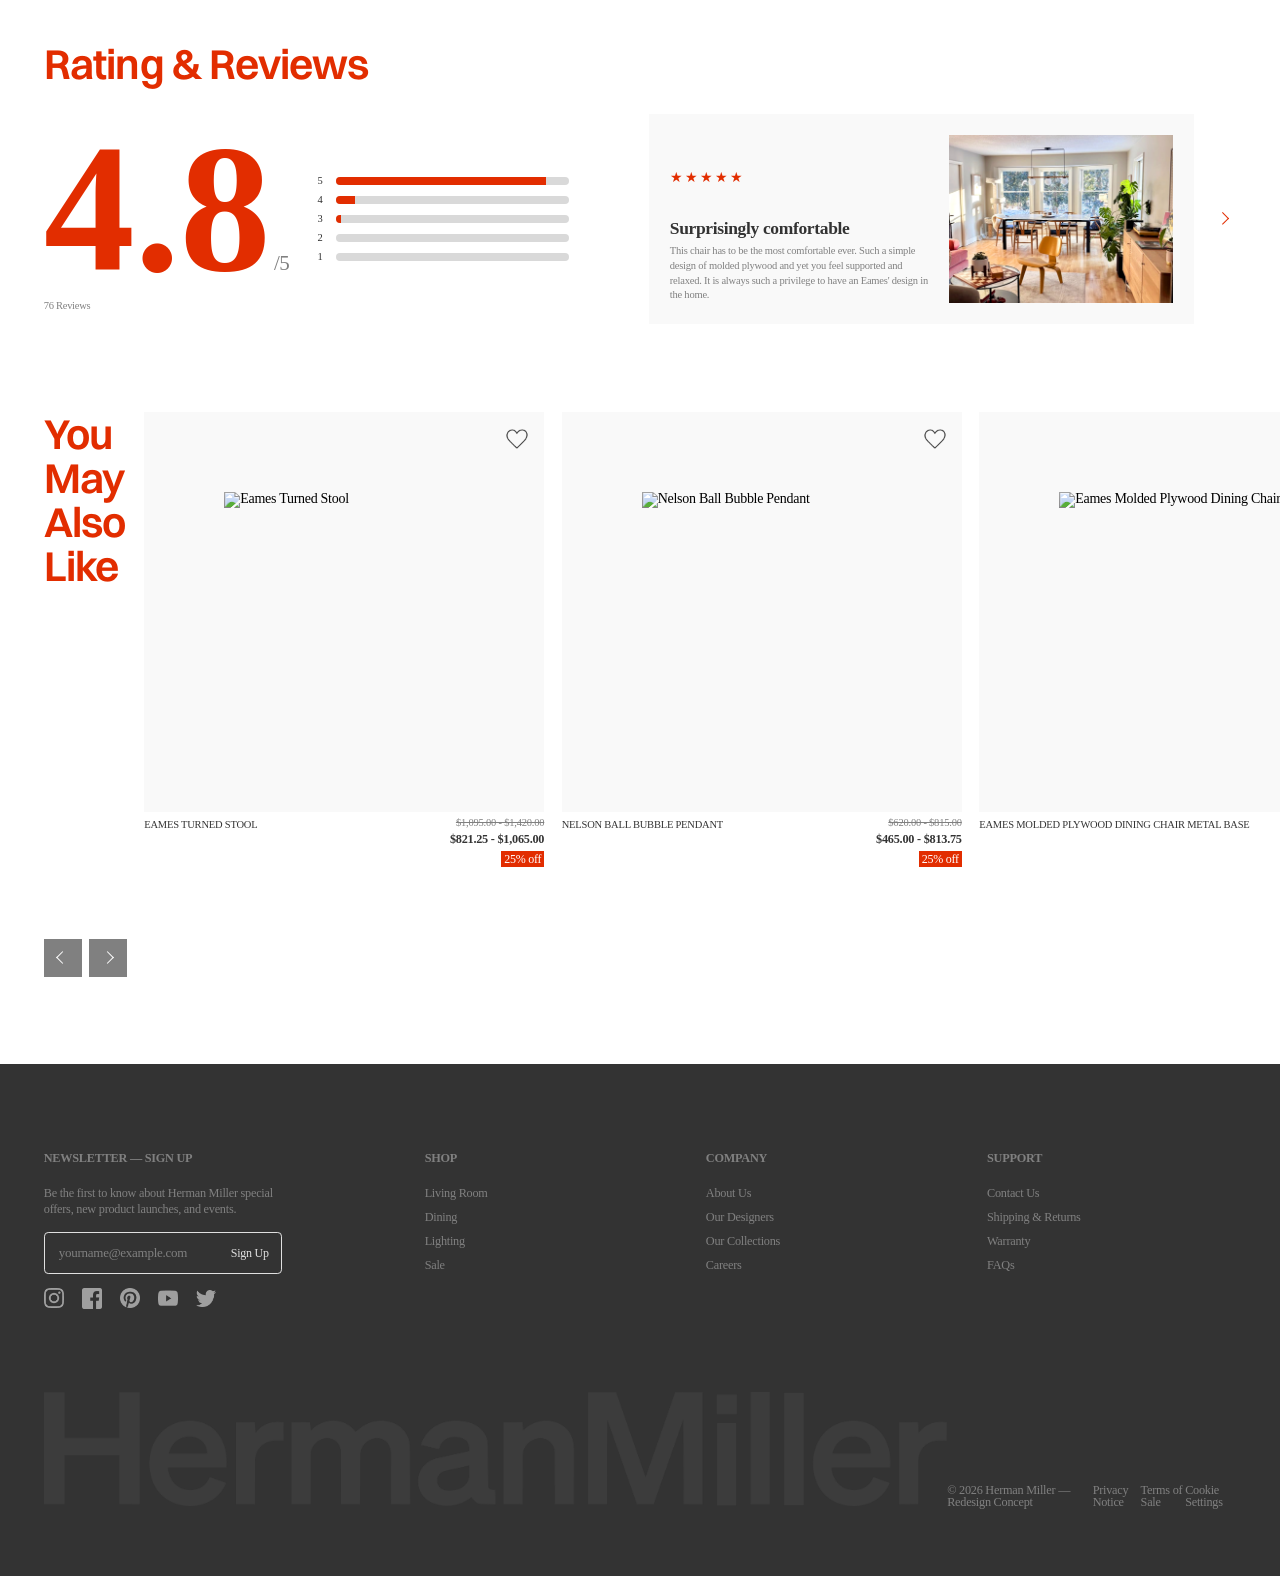
==== commit 15b3b4ef: "hero" ====
--- a/product.html
+++ b/product.html
@@ -64,19 +64,19 @@
     <!-- 1. 히어로: 3D 고정 스테이지(드래그=회전) + 우측 블리드 스트립(드래그=가로 스크롤) -->
     <div class="pdp-hero">
         <div class="pdp-stage">
-            <model-viewer src="./images/product/lcw.glb" poster="./images/product/lcw_02.jpg"
+            <model-viewer src="./images/product/lcw.glb" poster="./images/product/lcw_01.png"
             alt="Eames Molded Plywood Lounge Chair Wood Base 3D"
             camera-controls touch-action="pan-y"
             interaction-prompt="auto" shadow-intensity="1"
             loading="lazy" reveal="interaction"></model-viewer>
         </div>
         <div class="pdp-strip">
+            <div class="pdp-slide"><img src="./images/product/lcw_02.jpg" alt="Eames LCW in a living room"></div>
+            <div class="pdp-slide"><img src="https://images.hermanmiller.group/asset/697e87bd-1960-4c3d-9704-238df37c26e4/W/HM_MoMA_Eames_LCW_v2_2274.png?trim=auto&trim-sd=1&blend-mode=darken&blend=fafafa&bg=fafafa&auto=format&w=1000&q=70&h=1000" alt="Eames LCW close-up with objects"></div>
+            <div class="pdp-slide"><img src="https://images.hermanmiller.group/asset/5931c7ea-9cfc-4195-91ca-f2d7558134cd/W/HM_1378_675949_redstain_v2_0680_MAIN.png?trim=auto&trim-sd=1&blend-mode=darken&blend=fafafa&bg=fafafa&auto=format&w=1000&q=70&h=1000" alt="Eames LCW scale"></div>
             <div class="pdp-slide"><img src="https://images.hermanmiller.group/asset/1e284c03-05d8-4b87-b188-fc4a62a313af/W/HM_1378_100099860_denim_walnut_v1_079.png?trim=auto&trim-sd=1&blend-mode=darken&blend=fafafa&bg=fafafa&auto=format&w=1000&q=70&h=1000" alt="Eames LCW interior"></div>
-            <div class="pdp-slide"><img src="https://images.hermanmiller.group/asset/927e9a62-5091-4ee0-9b76-4e919b5f72f2/W/HM_Bellport_18_Living_Detail_EamesMoldedChair_018_Hero_20181120143003763.png?trim=auto&trim-sd=1&blend-mode=darken&blend=fafafa&bg=fafafa&auto=format&w=1000&q=70&h=1000" alt="Eames LCW interior"></div>
-            <div class="pdp-slide"><img src="https://images.hermanmiller.group/asset/5931c7ea-9cfc-4195-91ca-f2d7558134cd/W/HM_1378_675949_redstain_v2_0680_MAIN.png?trim=auto&trim-sd=1&blend-mode=darken&blend=fafafa&bg=fafafa&auto=format&w=1000&q=70&h=1000" alt="Eames LCW scale"></div>
-            <div class="pdp-slide"><img src="https://images.hermanmiller.group/asset/44a49943-2328-4cad-bb04-d9b671597ed9/W/HM_1378_100101898_white_ash_lichen_v1_001.png?trim=auto&trim-sd=1&blend-mode=darken&blend=fafafa&bg=fafafa&auto=format&w=400&h=400q=90" alt="Eames LCW interior"></div>
-        </div>
-        <div class="pdp-bar" aria-hidden="true"><i></i></div>
+            <div class="pdp-bar" aria-hidden="true"><i></i></div>
+        </div>
     </div>
     
     <!-- 2. 제품명 / 가격 / 구매 -->
@@ -163,7 +163,7 @@
         <div class="pdp-rev">
             <div class="pdp-score">
                 <div>
-                <p><b>4.8</b><span>/ 5</span></p>
+                <p><b>4.8</b><span>/5</span></p>
                 <small>76 Reviews</small>
                 </div>
                 <ul class="pdp-bars" aria-label="별점 분포">
@@ -176,24 +176,14 @@
             </div>
             <div class="pdp-rev-wrap">
                 <article class="pdp-review">
-                    <div class="pdp-review-content">
-                        <p class="stars" aria-label="5 stars">
-                            <img src="images/icons/star.png" alt="star">
-                            <img src="images/icons/star.png" alt="star">
-                            <img src="images/icons/star.png" alt="star">
-                            <img src="images/icons/star.png" alt="star">
-                            <img src="images/icons/star.png" alt="star">
-                        </p>
-                        <div class="pdp-review-text">
-                            <h3>Surprisingly comfortable</h3>
-                            <p>This chair has to be the most comfortable ever. Such a simple design of molded plywood and yet you feel supported and relaxed. It is always such a privilege to have an Eames' design in the home.</p>
-                        </div>
+                    <div>
+                        <p class="stars" aria-label="5 stars">★★★★★</p>
+                        <h3>Surprisingly comfortable</h3>
+                        <p>This chair has to be the most comfortable ever. Such a simple design of molded plywood and yet you feel supported and relaxed. It is always such a privilege to have an Eames' design in the home.</p>
                     </div>
                     <img src="images/product/review_01.jpg" alt="Review image">
                 </article>
-                <button type="button" class="pdp-rev-next" aria-label="다음 리뷰">
-                    <img src="./images/icons/right.png" alt="다음">
-                </button>
+                <button type="button" class="pdp-rev-next" aria-label="다음 리뷰"></button>
             </div>
         </div>
     </section>
@@ -203,12 +193,8 @@
         <div class="pdp-rel-side">
         <h2 class="title pdp-h">You May Also Like</h2>
             <div class="pdp-rel-nav">
-                <button type="button" class="pdp-arrow prev" aria-label="이전">
-                    <img src="./images/icons/left_white.png" alt="이전">
-                </button>
-                <button type="button" class="pdp-arrow next" aria-label="다음">
-                    <img src="./images/icons/right_white.png" alt="다음">
-                </button>
+                <button type="button" class="pdp-arrow prev" aria-label="이전"></button>
+                <button type="button" class="pdp-arrow next" aria-label="다음"></button>
             </div>
         </div>
         <div class="pdp-rel-list">
@@ -216,13 +202,13 @@
         <article class="product-card">
             <div class="product-thumb">
                 <button class="heart" aria-label="wishlist"><img src="./images/icons/wish.png" alt="wishlist"></button>
-                <img class="product-img" src="./images/md/4.png" alt="Eames Turned Stool">
+                <img class="product-img" src="./images/rel_01.jpg" alt="Eames Turned Stool">
             </div>
             <div class="product-info">
-                <p class="product-name">Eames Molded Fiberglass Armchair</p>
+                <p class="product-name">Eames Turned Stool</p>
                 <div class="product-price-group">
-                    <span class="product-price-bf">$695.00 - $890.00</span>
-                    <span class="product-price">$521.25 - $667.50</span>
+                    <span class="product-price-bf">$1,095.00 - $1,420.00</span>
+                    <span class="product-price">$821.25 - $1,065.00</span>
                     <span class="sale-badge">25% off</span>
                 </div>
             </div>
@@ -230,13 +216,13 @@
         <article class="product-card">
             <div class="product-thumb">
                 <button class="heart" aria-label="wishlist"><img src="./images/icons/wish.png" alt="wishlist"></button>
-                <img class="product-img" src="./images/bs/coffee_1.png" alt="Nelson Ball Bubble Pendant">
+                <img class="product-img" src="./images/rel_02.jpg" alt="Nelson Ball Bubble Pendant">
             </div>
             <div class="product-info">
-                <p class="product-name">Noguchi Table</p>
+                <p class="product-name">Nelson Ball Bubble Pendant</p>
                 <div class="product-price-group">
-                    <span class="product-price-bf">$2,895.00 - $3,195.00</span>
-                    <span class="product-price">$2,171.25 - $2,396.25</span>
+                    <span class="product-price-bf">$620.00 - $815.00</span>
+                    <span class="product-price">$465.00 - $813.75</span>
                     <span class="sale-badge">25% off</span>
                 </div>
             </div>
@@ -244,52 +230,10 @@
         <article class="product-card">
             <div class="product-thumb">
                 <button class="heart" aria-label="wishlist"><img src="./images/icons/wish.png" alt="wishlist"></button>
-                <img class="product-img" src="./images/md/3.png" alt="Eames Molded Plywood Dining Chair">
+                <img class="product-img" src="./images/rel_03.jpg" alt="Eames Molded Plywood Dining Chair">
             </div>
             <div class="product-info">
-                <p class="product-name">Eames Molded Plywood Dining Chair Metal Base (DCM)</p>
-                <div class="product-price-group">
-                    <span class="product-price-bf">$1,295.00 - $1,645.00</span>
-                    <span class="product-price">$971.25 - $1,233.75</span>
-                    <span class="sale-badge">25% off</span>
-                </div>
-            </div>
-        </article>
-        <article class="product-card">
-            <div class="product-thumb">
-                <button class="heart" aria-label="wishlist"><img src="./images/icons/wish.png" alt="wishlist"></button>
-                <img class="product-img" src="./images/md/3.png" alt="Eames Molded Plywood Dining Chair">
-            </div>
-            <div class="product-info">
-                <p class="product-name">Eames Molded Plywood Dining Chair Metal Base (DCM)</p>
-                <div class="product-price-group">
-                    <span class="product-price-bf">$1,295.00 - $1,645.00</span>
-                    <span class="product-price">$971.25 - $1,233.75</span>
-                    <span class="sale-badge">25% off</span>
-                </div>
-            </div>
-        </article>
-        <article class="product-card">
-            <div class="product-thumb">
-                <button class="heart" aria-label="wishlist"><img src="./images/icons/wish.png" alt="wishlist"></button>
-                <img class="product-img" src="./images/md/3.png" alt="Eames Molded Plywood Dining Chair">
-            </div>
-            <div class="product-info">
-                <p class="product-name">Eames Molded Plywood Dining Chair Metal Base (DCM)</p>
-                <div class="product-price-group">
-                    <span class="product-price-bf">$1,295.00 - $1,645.00</span>
-                    <span class="product-price">$971.25 - $1,233.75</span>
-                    <span class="sale-badge">25% off</span>
-                </div>
-            </div>
-        </article>
-        <article class="product-card">
-            <div class="product-thumb">
-                <button class="heart" aria-label="wishlist"><img src="./images/icons/wish.png" alt="wishlist"></button>
-                <img class="product-img" src="./images/md/3.png" alt="Eames Molded Plywood Dining Chair">
-            </div>
-            <div class="product-info">
-                <p class="product-name">Eames Molded Plywood Dining Chair Metal Base (DCM)</p>
+                <p class="product-name">Eames Molded Plywood Dining Chair Metal Base</p>
                 <div class="product-price-group">
                     <span class="product-price-bf">$1,295.00 - $1,645.00</span>
                     <span class="product-price">$971.25 - $1,233.75</span>
--- a/styles/product.css
+++ b/styles/product.css
@@ -14,7 +14,7 @@
 .pdp .title{ margin:0; line-height:1.05; }
 .pdp-h{ font-size:var(--title-xs); }
 .pdp-sec{ padding:var(--padding-tb) var(--padding-lr) 0; }
-.pdp-2col{ display:grid; grid-template-columns:920fr 900fr; gap:1.25rem; }
+.pdp-2col{ display:grid; grid-template-columns:1fr 1fr; gap:1.25rem; }
 
 /* breadcrumb */
 .pdp-crumb{ padding:1.25rem var(--padding-lr); font-size:.875rem; color:var(--gray); }
@@ -26,19 +26,31 @@
     display:grid; grid-template-columns:minmax(0,36%) minmax(0,1fr); gap:1.25rem;
     padding-left:var(--padding-lr);              /* 우측 패딩 없음 = 블리드 */
 }
-.pdp-stage{ aspect-ratio:1/1; /* background:var(--product-bg) */; }
+.pdp-stage{ aspect-ratio:1/1; background:var(--product-bg); }
 .pdp-stage model-viewer{ width:100%; height:100%; --poster-color:transparent; }
+.pdp-stage{ grid-column:1; grid-row:1; }
+.pdp-strip{ grid-column:2; grid-row:1; }
+
+.pdp-bar{
+    grid-column:2; grid-row:2;
+    position:relative; height:2px; background:#D9D9D9;
+    margin-right:var(--padding-lr);          /* 스트립은 블리드, 바는 페이지 여백에 맞춤 */
+    cursor:pointer;
+}
+.pdp-bar::before{ content:""; position:absolute; inset:-12px 0; }   /* 클릭 영역 확장 */
+.pdp-bar i{ display:block; height:100%; background:var(--point); will-change:transform; }
 
 .pdp-strip{
-    display:flex; gap:1.25rem; overflow-x:auto;
+    display:flex; gap:1.25rem; overflow-x:auto; 
     scrollbar-width:none;
 }
+.pdp-strip.is-drag{ cursor:grabbing; }
 .pdp-strip::-webkit-scrollbar{ display:none; }
 .pdp-slide{
-    position:relative; flex:0 0 auto; height:100%; aspect-ratio:4/5;
+    position:relative; flex:0 0 auto;
+    height:100%; aspect-ratio:4/5;
     background:var(--product-bg);
 }
-.pdp-strip.is-drag{ cursor:grabbing; }   /* scroll-snap-type:none 삭제 */
 /* absolute: 이미지 원본 높이가 히어로 행 높이(=스테이지)를 밀어내지 않도록 */
 .pdp-slide img{ position:absolute; inset:0; width:100%; height:100%; object-fit:cover; display:block; }
 
@@ -66,9 +78,7 @@
 .pdp-draw{ display:block; width:14rem; margin-top:2.5rem; }
 .pdp-spec{ align-self:end; }
 .pdp-spec th, .pdp-spec td{
-    padding:0.75rem 0; font-size:1rem;
-    font-weight: 500; text-transform:uppercase;
-    color:var(--dark);
+    padding:rem 0; font-weight: 500; text-transform:uppercase; color:var(--dark);
 }
 .pdp-spec th{ width:auto; }
 .pdp-spec td{ text-align:right; }
@@ -100,41 +110,48 @@
 .pdp-intro-img img{ width:100%; height:100%; object-fit:cover; display:block; }
 
 /* 7. Rating & Reviews */
-.pdp-rev{ display:grid; grid-template-columns:920fr 900fr; gap:1.25rem; align-items:center; margin-top:3.75rem; }
-.pdp-score{ display:flex; align-items:center; gap:3.75rem; }
+.pdp-rev{ display:grid; grid-template-columns:1fr 1fr; gap:1.25rem; align-items:center; margin-top:2rem; }
+.pdp-score{ display:flex; align-items:center; gap:2rem; }
 .pdp-score p{ display:flex; align-items:baseline; line-height:.9; }
-.pdp-score b{ font-size:12.5rem; font-weight:600; color:var(--point); }
-.pdp-score span{ font-size:2rem; font-weight:500; color:var(--gray); margin-left:.25rem; }
-.pdp-score small{ display:block; margin-top:.75rem; font-size:1rem; font-weight:500; color:var(--gray); }
-.pdp-bars{ flex:1; max-width:18rem; display:flex; flex-direction:column; gap:1.25rem; }
-.pdp-bars li{ display:flex; align-items:center; gap:1rem; font-size:1rem; font-weight:500; color:var(--dark); }
+.pdp-score b{ font-size:13rem; font-weight:600; color:var(--point); }
+.pdp-score span{ font-size:1.5rem; color:var(--gray); margin-left:.25rem; }
+.pdp-score small{ display:block; margin-top:.75rem; font-size:.75rem; color:var(--gray); }
+.pdp-bars{ flex:1; max-width:18rem; display:flex; flex-direction:column; gap:.6rem; }
+.pdp-bars li{ display:flex; align-items:center; gap:1rem; font-size:.75rem; font-weight:500; color:var(--dark); }
 .pdp-bars i{ flex:1; height:.6rem; border-radius:99px; background:#D9D9D9; position:relative; overflow:hidden; }
 .pdp-bars i::after{ content:""; position:absolute; inset:0 auto 0 0; width:var(--w,0); background:var(--point); }
 .pdp-rev-wrap{ position:relative; padding-right:3rem; }
 .pdp-review{
     display:grid; grid-template-columns:1fr 16rem; gap:1.5rem; align-items:end;
-    background:var(--product-bg); padding:0.938rem; border-radius:0.313rem;
+    background:var(--product-bg); padding:1.5rem;
 }
-.pdp-review-content {display:flex; flex-direction:column; justify-content:space-between; height:100%;}
-.pdp-review .stars{ display:flex; gap:.45rem; }
-.pdp-review .stars img { width:1.37rem; height:1.375rem; }
-.pdp-review h3{ font-size:1.625rem; font-weight:600; color:var(--dark); margin-bottom:.5rem; }
-.pdp-review .pdp-review-text {width:31.75rem;}
-.pdp-review .pdp-review-text p{ font-size:1rem; line-height:1.4; color:var(--dark); }
-.pdp-review img{ width:100%; aspect-ratio:4/3; object-fit:cover; display:block; border-radius:.313rem; }
-.pdp-rev-next{ position:absolute; right:0; top:50%; width:1.6rem; height:1.6rem; transform:translateY(-50%); }
-.pdp-rev-next img{ width:100%; height:100%; object-fit:cover; display:block; }
+.pdp-review .stars{ color:var(--point); letter-spacing:.15em; font-size:1rem; margin-bottom:2.5rem; }
+.pdp-review h3{ font-size:1.25rem; font-weight:600; color:var(--dark); margin-bottom:.5rem; }
+.pdp-review p:not(.stars){ font-size:.75rem; line-height:1.4; color:var(--gray); }
+.pdp-review img{ width:100%; aspect-ratio:4/3; object-fit:cover; display:block; }
+.pdp-rev-next{ position:absolute; right:0; top:50%; width:2rem; height:2rem; transform:translateY(-50%); }
+.pdp-rev-next::before{
+    content:""; display:block; width:.6rem; height:.6rem; margin:auto;
+    border:solid var(--point); border-width:1.5px 1.5px 0 0; transform:rotate(45deg);
+}
 
 /* 8. You May Also Like (카드는 index.css 공통 스타일 사용) */
 .pdp-rel{ display:grid; grid-template-columns:.62fr 1fr; gap:1.25rem; padding-bottom:var(--padding-tb); }
 .pdp-rel-side{ display:flex; flex-direction:column; justify-content:space-between; }
-.pdp-rel-nav{ display:flex; gap:1.5rem; }
+.pdp-rel-nav{ display:flex; gap:.5rem; }
 .pdp-arrow{
     width:38px; height:38px; background:var(--gray);
     display:flex; align-items:center; justify-content:center; transition:background .2s ease;
 }
-.pdp-arrow img{ width:20px; height:20px; object-fit:cover; display:block; }
 .pdp-arrow:hover{ background:var(--point); }
+.pdp-arrow::before{
+    content:""; width:8px; height:8px;
+    border:solid #fff; border-width:0 0 1.5px 1.5px; transform:rotate(45deg);
+}
+.pdp-arrow.next::before{ transform:rotate(-135deg); }
+.pdp-rel-list{ display:grid; grid-template-columns:repeat(3,1fr); gap:1.25rem; }
+.pdp-rel .product-info{ flex-direction:row; justify-content:space-between; gap:.5rem; }
+.pdp-rel .product-name{ width:auto; flex:1; min-width:0; font-size:.75rem; }
 
 /* footer 보정: 고스트 워드마크 우측 정렬 */
 .site-footer .footer-logo{ margin-left:auto; }
@@ -148,21 +165,6 @@
     .pdp-dd .big{ grid-column:1 / -1; grid-row:auto; }
     .pdp-dd .big .ph{ aspect-ratio:1/1; flex:none; }
     .pdp-review{ grid-template-columns:1fr; }
-    .pdp-rel-list .product-card{ flex-basis:calc((100% - 1.25rem) / 2); }
+    .pdp-rel-list{ grid-template-columns:repeat(2,1fr); }
     .pdp-rel-side{ gap:1.5rem; }
-}
-
-/* 스트립 드래그 */
-.pdp-strip{ cursor:grab; }
-.pdp-strip.is-drag{ cursor:grabbing; scroll-snap-type:none; }
-.pdp-strip img{ user-select:none; -webkit-user-drag:none; }
-
-/* 리뷰 전환 */
-.pdp-review{ transition:opacity .2s ease; }
-.pdp-review.is-swap{ opacity:0; }
-
-/* 관련 상품: grid → 가로 슬라이더 (기존 .pdp-rel-list 규칙 교체) */
-.pdp-rel-list{ display:flex; gap:1.25rem; overflow-x:auto; scroll-snap-type:x mandatory; scrollbar-width:none; }
-.pdp-rel-list::-webkit-scrollbar{ display:none; }
-.pdp-rel-list .product-card{ flex:0 0 calc((100% - 2.5rem) / 3); scroll-snap-align:start; }
-.pdp-arrow:disabled{ opacity:.35; pointer-events:none; }+}
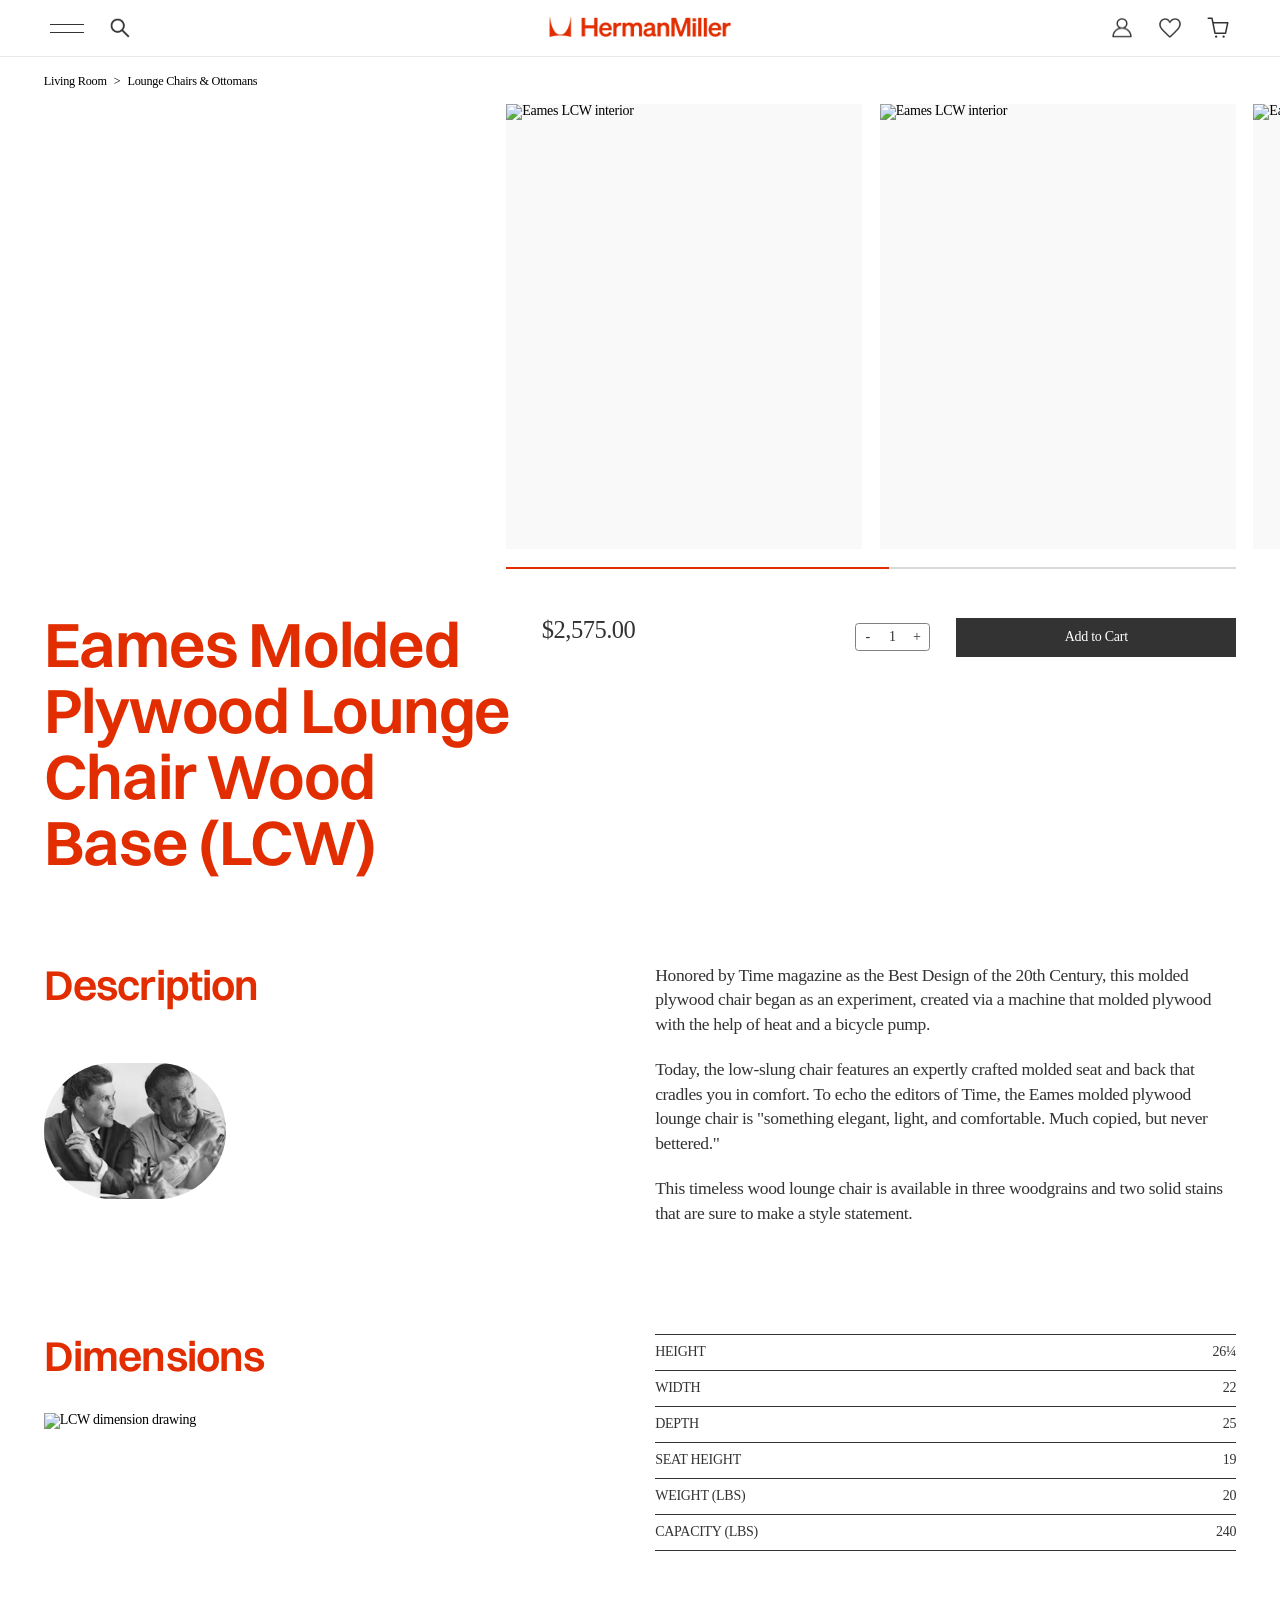
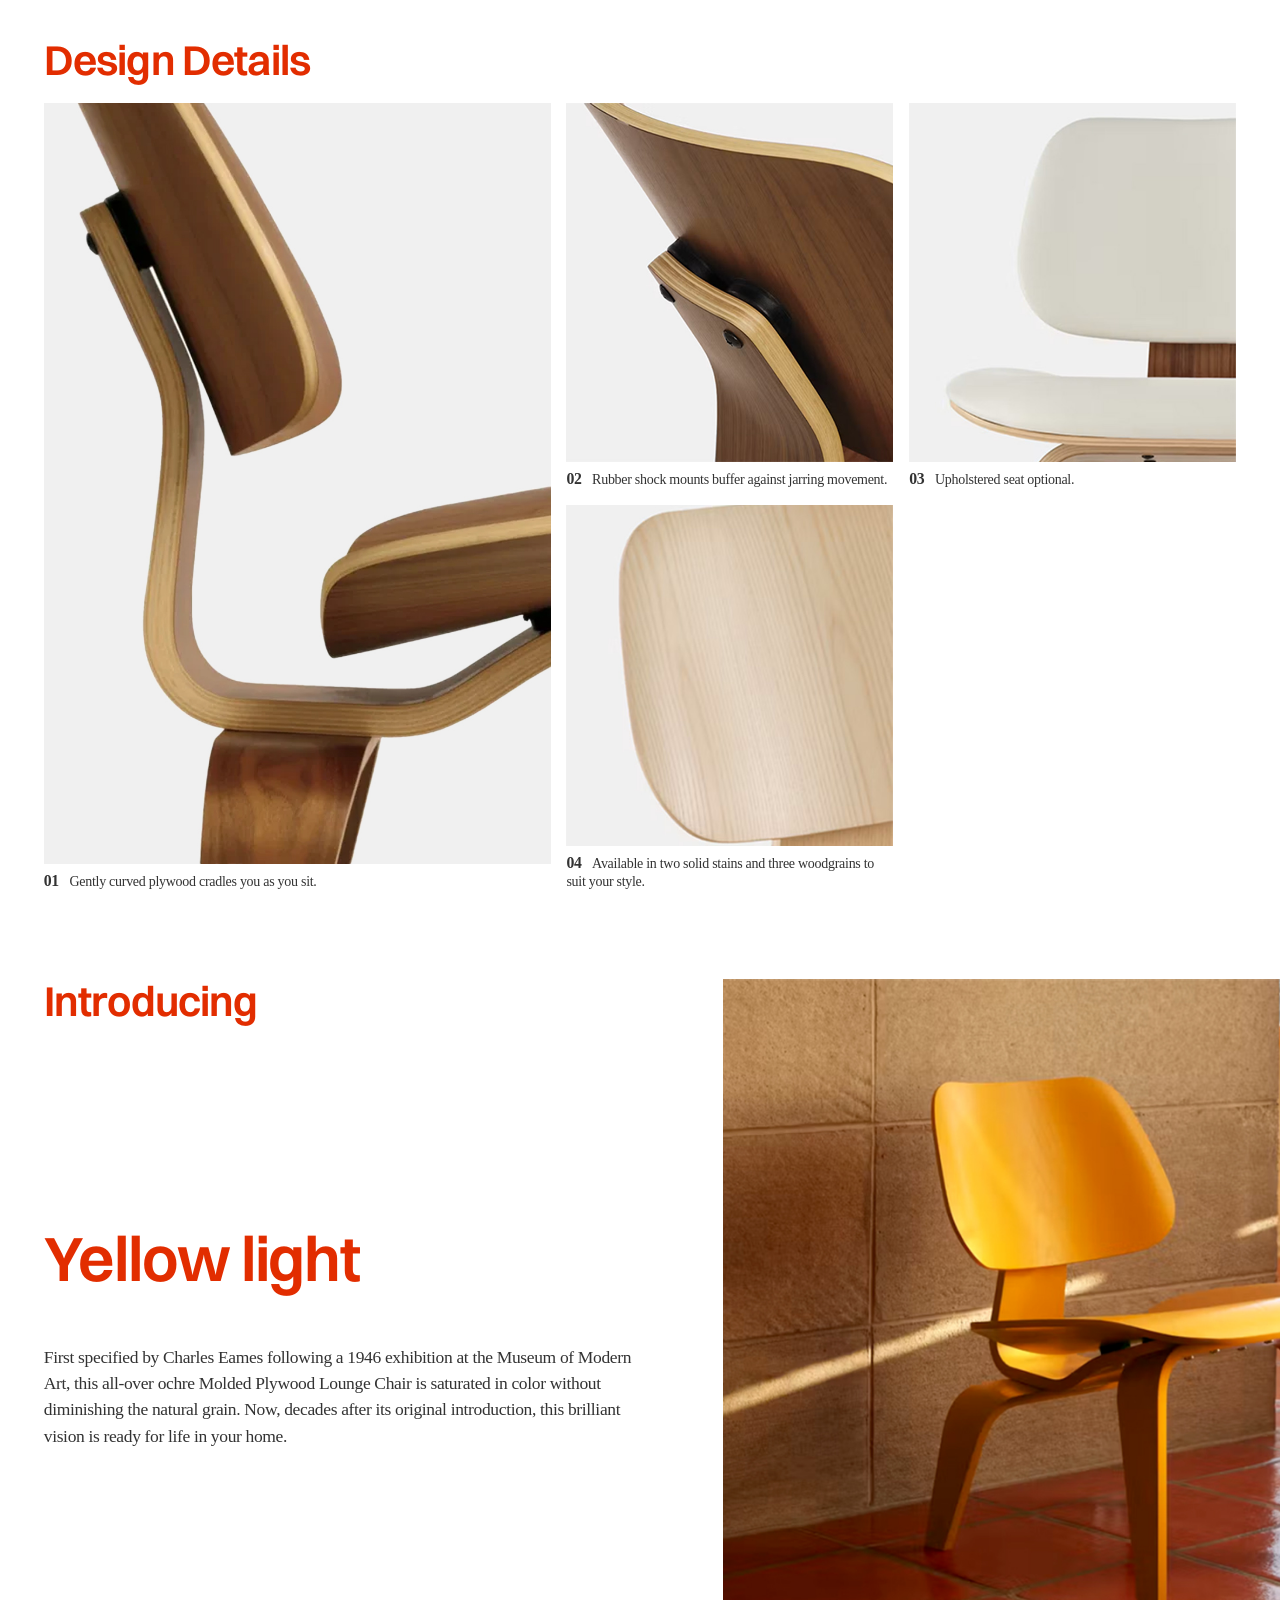
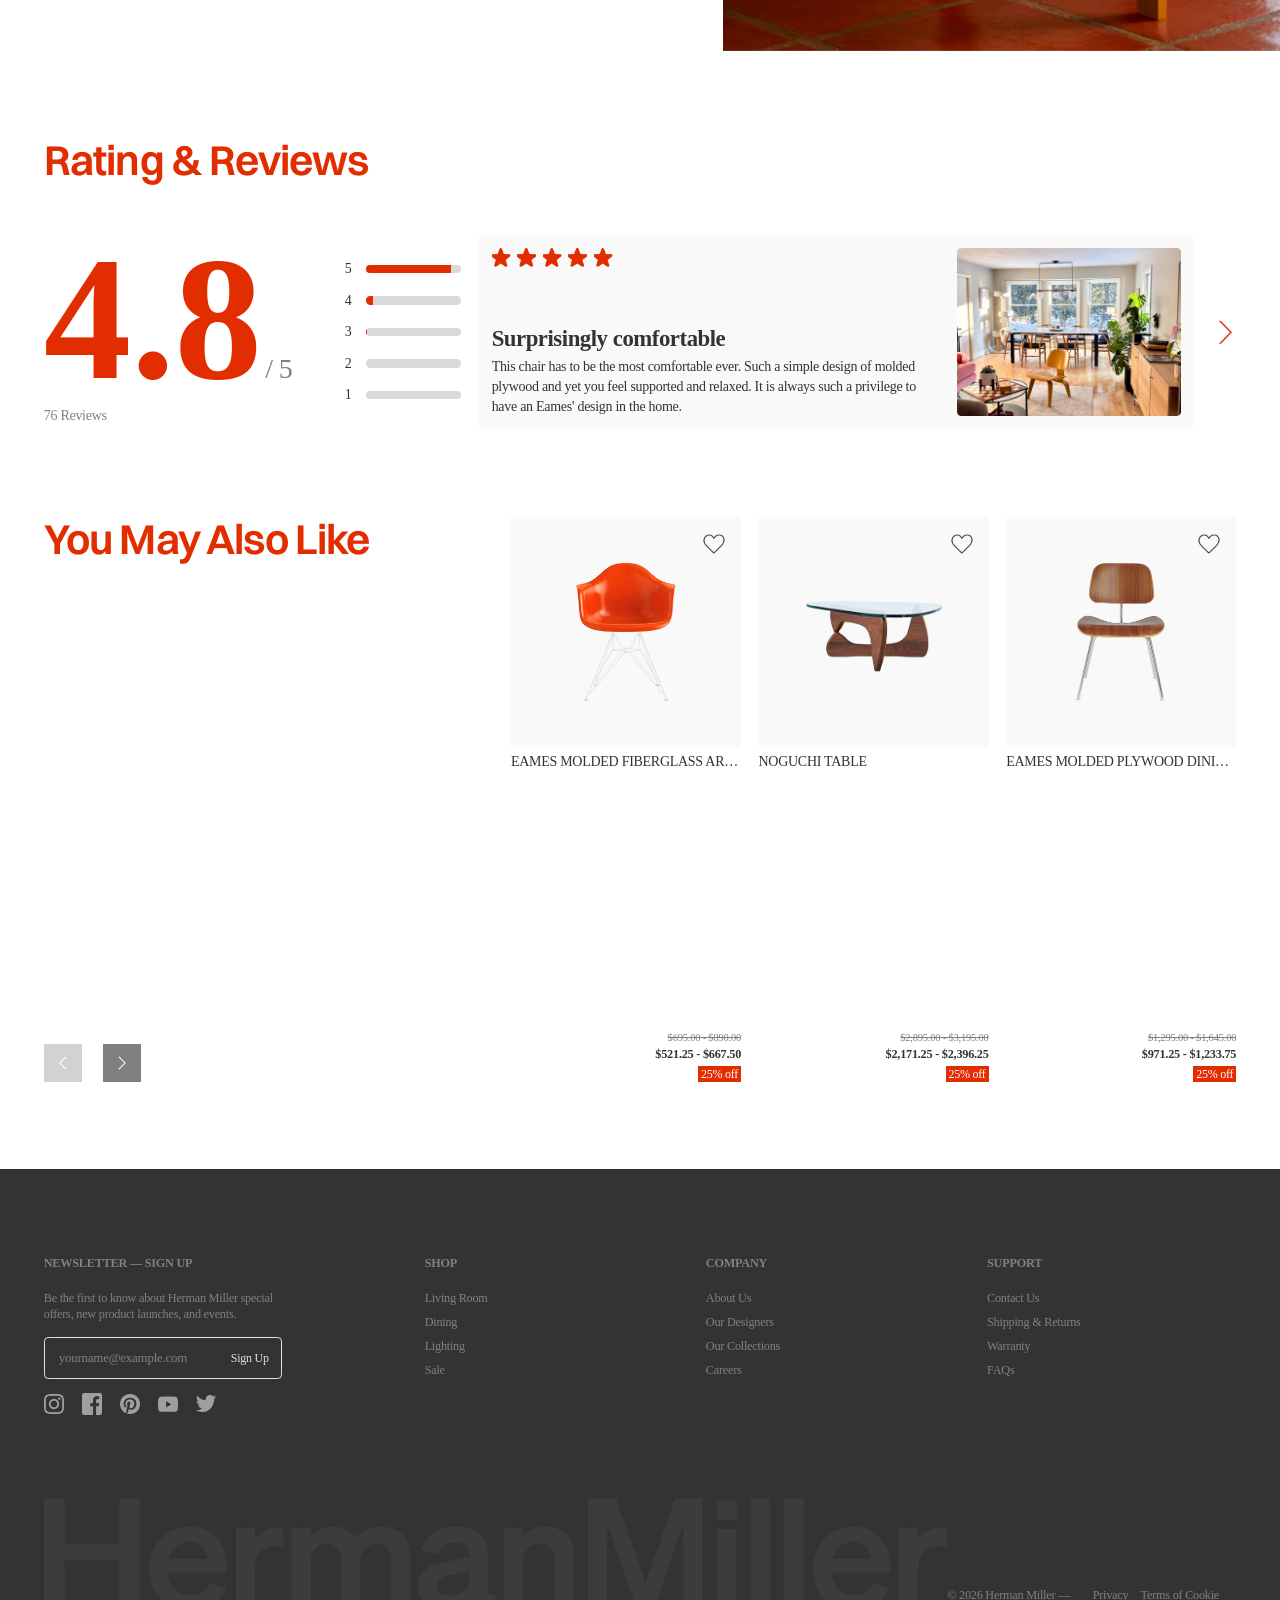
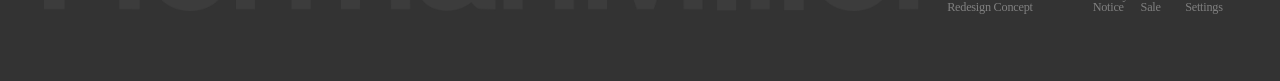
==== commit b4614d91: "fix: resolve merge conflicts in product.html and product.css" ====
--- a/product.html
+++ b/product.html
@@ -64,19 +64,19 @@
     <!-- 1. 히어로: 3D 고정 스테이지(드래그=회전) + 우측 블리드 스트립(드래그=가로 스크롤) -->
     <div class="pdp-hero">
         <div class="pdp-stage">
-            <model-viewer src="./images/product/lcw.glb" poster="./images/product/lcw_01.png"
+            <model-viewer src="./images/product/lcw.glb" poster="./images/product/lcw_02.jpg"
             alt="Eames Molded Plywood Lounge Chair Wood Base 3D"
             camera-controls touch-action="pan-y"
             interaction-prompt="auto" shadow-intensity="1"
             loading="lazy" reveal="interaction"></model-viewer>
         </div>
         <div class="pdp-strip">
-            <div class="pdp-slide"><img src="./images/product/lcw_02.jpg" alt="Eames LCW in a living room"></div>
-            <div class="pdp-slide"><img src="https://images.hermanmiller.group/asset/697e87bd-1960-4c3d-9704-238df37c26e4/W/HM_MoMA_Eames_LCW_v2_2274.png?trim=auto&trim-sd=1&blend-mode=darken&blend=fafafa&bg=fafafa&auto=format&w=1000&q=70&h=1000" alt="Eames LCW close-up with objects"></div>
+            <div class="pdp-slide"><img src="https://images.hermanmiller.group/asset/1e284c03-05d8-4b87-b188-fc4a62a313af/W/HM_1378_100099860_denim_walnut_v1_079.png?trim=auto&trim-sd=1&blend-mode=darken&blend=fafafa&bg=fafafa&auto=format&w=1000&q=70&h=1000" alt="Eames LCW interior"></div>
+            <div class="pdp-slide"><img src="https://images.hermanmiller.group/asset/927e9a62-5091-4ee0-9b76-4e919b5f72f2/W/HM_Bellport_18_Living_Detail_EamesMoldedChair_018_Hero_20181120143003763.png?trim=auto&trim-sd=1&blend-mode=darken&blend=fafafa&bg=fafafa&auto=format&w=1000&q=70&h=1000" alt="Eames LCW interior"></div>
             <div class="pdp-slide"><img src="https://images.hermanmiller.group/asset/5931c7ea-9cfc-4195-91ca-f2d7558134cd/W/HM_1378_675949_redstain_v2_0680_MAIN.png?trim=auto&trim-sd=1&blend-mode=darken&blend=fafafa&bg=fafafa&auto=format&w=1000&q=70&h=1000" alt="Eames LCW scale"></div>
-            <div class="pdp-slide"><img src="https://images.hermanmiller.group/asset/1e284c03-05d8-4b87-b188-fc4a62a313af/W/HM_1378_100099860_denim_walnut_v1_079.png?trim=auto&trim-sd=1&blend-mode=darken&blend=fafafa&bg=fafafa&auto=format&w=1000&q=70&h=1000" alt="Eames LCW interior"></div>
-            <div class="pdp-bar" aria-hidden="true"><i></i></div>
-        </div>
+            <div class="pdp-slide"><img src="https://images.hermanmiller.group/asset/44a49943-2328-4cad-bb04-d9b671597ed9/W/HM_1378_100101898_white_ash_lichen_v1_001.png?trim=auto&trim-sd=1&blend-mode=darken&blend=fafafa&bg=fafafa&auto=format&w=400&h=400q=90" alt="Eames LCW interior"></div>
+        </div>
+        <div class="pdp-bar" aria-hidden="true"><i></i></div>
     </div>
     
     <!-- 2. 제품명 / 가격 / 구매 -->
@@ -163,7 +163,7 @@
         <div class="pdp-rev">
             <div class="pdp-score">
                 <div>
-                <p><b>4.8</b><span>/5</span></p>
+                <p><b>4.8</b><span>/ 5</span></p>
                 <small>76 Reviews</small>
                 </div>
                 <ul class="pdp-bars" aria-label="별점 분포">
@@ -176,14 +176,24 @@
             </div>
             <div class="pdp-rev-wrap">
                 <article class="pdp-review">
-                    <div>
-                        <p class="stars" aria-label="5 stars">★★★★★</p>
-                        <h3>Surprisingly comfortable</h3>
-                        <p>This chair has to be the most comfortable ever. Such a simple design of molded plywood and yet you feel supported and relaxed. It is always such a privilege to have an Eames' design in the home.</p>
+                    <div class="pdp-review-content">
+                        <p class="stars" aria-label="5 stars">
+                            <img src="images/icons/star.png" alt="star">
+                            <img src="images/icons/star.png" alt="star">
+                            <img src="images/icons/star.png" alt="star">
+                            <img src="images/icons/star.png" alt="star">
+                            <img src="images/icons/star.png" alt="star">
+                        </p>
+                        <div class="pdp-review-text">
+                            <h3>Surprisingly comfortable</h3>
+                            <p>This chair has to be the most comfortable ever. Such a simple design of molded plywood and yet you feel supported and relaxed. It is always such a privilege to have an Eames' design in the home.</p>
+                        </div>
                     </div>
                     <img src="images/product/review_01.jpg" alt="Review image">
                 </article>
-                <button type="button" class="pdp-rev-next" aria-label="다음 리뷰"></button>
+                <button type="button" class="pdp-rev-next" aria-label="다음 리뷰">
+                    <img src="./images/icons/right.png" alt="다음">
+                </button>
             </div>
         </div>
     </section>
@@ -193,8 +203,12 @@
         <div class="pdp-rel-side">
         <h2 class="title pdp-h">You May Also Like</h2>
             <div class="pdp-rel-nav">
-                <button type="button" class="pdp-arrow prev" aria-label="이전"></button>
-                <button type="button" class="pdp-arrow next" aria-label="다음"></button>
+                <button type="button" class="pdp-arrow prev" aria-label="이전">
+                    <img src="./images/icons/left_white.png" alt="이전">
+                </button>
+                <button type="button" class="pdp-arrow next" aria-label="다음">
+                    <img src="./images/icons/right_white.png" alt="다음">
+                </button>
             </div>
         </div>
         <div class="pdp-rel-list">
@@ -202,38 +216,80 @@
         <article class="product-card">
             <div class="product-thumb">
                 <button class="heart" aria-label="wishlist"><img src="./images/icons/wish.png" alt="wishlist"></button>
-                <img class="product-img" src="./images/rel_01.jpg" alt="Eames Turned Stool">
-            </div>
-            <div class="product-info">
-                <p class="product-name">Eames Turned Stool</p>
-                <div class="product-price-group">
-                    <span class="product-price-bf">$1,095.00 - $1,420.00</span>
-                    <span class="product-price">$821.25 - $1,065.00</span>
-                    <span class="sale-badge">25% off</span>
-                </div>
-            </div>
-        </article>
-        <article class="product-card">
-            <div class="product-thumb">
-                <button class="heart" aria-label="wishlist"><img src="./images/icons/wish.png" alt="wishlist"></button>
-                <img class="product-img" src="./images/rel_02.jpg" alt="Nelson Ball Bubble Pendant">
-            </div>
-            <div class="product-info">
-                <p class="product-name">Nelson Ball Bubble Pendant</p>
-                <div class="product-price-group">
-                    <span class="product-price-bf">$620.00 - $815.00</span>
-                    <span class="product-price">$465.00 - $813.75</span>
-                    <span class="sale-badge">25% off</span>
-                </div>
-            </div>
-        </article>
-        <article class="product-card">
-            <div class="product-thumb">
-                <button class="heart" aria-label="wishlist"><img src="./images/icons/wish.png" alt="wishlist"></button>
-                <img class="product-img" src="./images/rel_03.jpg" alt="Eames Molded Plywood Dining Chair">
-            </div>
-            <div class="product-info">
-                <p class="product-name">Eames Molded Plywood Dining Chair Metal Base</p>
+                <img class="product-img" src="./images/md/4.png" alt="Eames Turned Stool">
+            </div>
+            <div class="product-info">
+                <p class="product-name">Eames Molded Fiberglass Armchair</p>
+                <div class="product-price-group">
+                    <span class="product-price-bf">$695.00 - $890.00</span>
+                    <span class="product-price">$521.25 - $667.50</span>
+                    <span class="sale-badge">25% off</span>
+                </div>
+            </div>
+        </article>
+        <article class="product-card">
+            <div class="product-thumb">
+                <button class="heart" aria-label="wishlist"><img src="./images/icons/wish.png" alt="wishlist"></button>
+                <img class="product-img" src="./images/bs/coffee_1.png" alt="Nelson Ball Bubble Pendant">
+            </div>
+            <div class="product-info">
+                <p class="product-name">Noguchi Table</p>
+                <div class="product-price-group">
+                    <span class="product-price-bf">$2,895.00 - $3,195.00</span>
+                    <span class="product-price">$2,171.25 - $2,396.25</span>
+                    <span class="sale-badge">25% off</span>
+                </div>
+            </div>
+        </article>
+        <article class="product-card">
+            <div class="product-thumb">
+                <button class="heart" aria-label="wishlist"><img src="./images/icons/wish.png" alt="wishlist"></button>
+                <img class="product-img" src="./images/md/3.png" alt="Eames Molded Plywood Dining Chair">
+            </div>
+            <div class="product-info">
+                <p class="product-name">Eames Molded Plywood Dining Chair Metal Base (DCM)</p>
+                <div class="product-price-group">
+                    <span class="product-price-bf">$1,295.00 - $1,645.00</span>
+                    <span class="product-price">$971.25 - $1,233.75</span>
+                    <span class="sale-badge">25% off</span>
+                </div>
+            </div>
+        </article>
+        <article class="product-card">
+            <div class="product-thumb">
+                <button class="heart" aria-label="wishlist"><img src="./images/icons/wish.png" alt="wishlist"></button>
+                <img class="product-img" src="./images/md/3.png" alt="Eames Molded Plywood Dining Chair">
+            </div>
+            <div class="product-info">
+                <p class="product-name">Eames Molded Plywood Dining Chair Metal Base (DCM)</p>
+                <div class="product-price-group">
+                    <span class="product-price-bf">$1,295.00 - $1,645.00</span>
+                    <span class="product-price">$971.25 - $1,233.75</span>
+                    <span class="sale-badge">25% off</span>
+                </div>
+            </div>
+        </article>
+        <article class="product-card">
+            <div class="product-thumb">
+                <button class="heart" aria-label="wishlist"><img src="./images/icons/wish.png" alt="wishlist"></button>
+                <img class="product-img" src="./images/md/3.png" alt="Eames Molded Plywood Dining Chair">
+            </div>
+            <div class="product-info">
+                <p class="product-name">Eames Molded Plywood Dining Chair Metal Base (DCM)</p>
+                <div class="product-price-group">
+                    <span class="product-price-bf">$1,295.00 - $1,645.00</span>
+                    <span class="product-price">$971.25 - $1,233.75</span>
+                    <span class="sale-badge">25% off</span>
+                </div>
+            </div>
+        </article>
+        <article class="product-card">
+            <div class="product-thumb">
+                <button class="heart" aria-label="wishlist"><img src="./images/icons/wish.png" alt="wishlist"></button>
+                <img class="product-img" src="./images/md/3.png" alt="Eames Molded Plywood Dining Chair">
+            </div>
+            <div class="product-info">
+                <p class="product-name">Eames Molded Plywood Dining Chair Metal Base (DCM)</p>
                 <div class="product-price-group">
                     <span class="product-price-bf">$1,295.00 - $1,645.00</span>
                     <span class="product-price">$971.25 - $1,233.75</span>
--- a/styles/product.css
+++ b/styles/product.css
@@ -14,7 +14,7 @@
 .pdp .title{ margin:0; line-height:1.05; }
 .pdp-h{ font-size:var(--title-xs); }
 .pdp-sec{ padding:var(--padding-tb) var(--padding-lr) 0; }
-.pdp-2col{ display:grid; grid-template-columns:1fr 1fr; gap:1.25rem; }
+.pdp-2col{ display:grid; grid-template-columns:920fr 900fr; gap:1.25rem; }
 
 /* breadcrumb */
 .pdp-crumb{ padding:1.25rem var(--padding-lr); font-size:.875rem; color:var(--gray); }
@@ -26,7 +26,7 @@
     display:grid; grid-template-columns:minmax(0,36%) minmax(0,1fr); gap:1.25rem;
     padding-left:var(--padding-lr);              /* 우측 패딩 없음 = 블리드 */
 }
-.pdp-stage{ aspect-ratio:1/1; background:var(--product-bg); }
+.pdp-stage{ aspect-ratio:1/1; /* background:var(--product-bg) */; }
 .pdp-stage model-viewer{ width:100%; height:100%; --poster-color:transparent; }
 .pdp-stage{ grid-column:1; grid-row:1; }
 .pdp-strip{ grid-column:2; grid-row:1; }
@@ -51,6 +51,7 @@
     height:100%; aspect-ratio:4/5;
     background:var(--product-bg);
 }
+.pdp-strip.is-drag{ cursor:grabbing; }   /* scroll-snap-type:none 삭제 */
 /* absolute: 이미지 원본 높이가 히어로 행 높이(=스테이지)를 밀어내지 않도록 */
 .pdp-slide img{ position:absolute; inset:0; width:100%; height:100%; object-fit:cover; display:block; }
 
@@ -78,7 +79,9 @@
 .pdp-draw{ display:block; width:14rem; margin-top:2.5rem; }
 .pdp-spec{ align-self:end; }
 .pdp-spec th, .pdp-spec td{
-    padding:rem 0; font-weight: 500; text-transform:uppercase; color:var(--dark);
+    padding:0.75rem 0; font-size:1rem;
+    font-weight: 500; text-transform:uppercase;
+    color:var(--dark);
 }
 .pdp-spec th{ width:auto; }
 .pdp-spec td{ text-align:right; }
@@ -110,48 +113,41 @@
 .pdp-intro-img img{ width:100%; height:100%; object-fit:cover; display:block; }
 
 /* 7. Rating & Reviews */
-.pdp-rev{ display:grid; grid-template-columns:1fr 1fr; gap:1.25rem; align-items:center; margin-top:2rem; }
-.pdp-score{ display:flex; align-items:center; gap:2rem; }
+.pdp-rev{ display:grid; grid-template-columns:920fr 900fr; gap:1.25rem; align-items:center; margin-top:3.75rem; }
+.pdp-score{ display:flex; align-items:center; gap:3.75rem; }
 .pdp-score p{ display:flex; align-items:baseline; line-height:.9; }
-.pdp-score b{ font-size:13rem; font-weight:600; color:var(--point); }
-.pdp-score span{ font-size:1.5rem; color:var(--gray); margin-left:.25rem; }
-.pdp-score small{ display:block; margin-top:.75rem; font-size:.75rem; color:var(--gray); }
-.pdp-bars{ flex:1; max-width:18rem; display:flex; flex-direction:column; gap:.6rem; }
-.pdp-bars li{ display:flex; align-items:center; gap:1rem; font-size:.75rem; font-weight:500; color:var(--dark); }
+.pdp-score b{ font-size:12.5rem; font-weight:600; color:var(--point); }
+.pdp-score span{ font-size:2rem; font-weight:500; color:var(--gray); margin-left:.25rem; }
+.pdp-score small{ display:block; margin-top:.75rem; font-size:1rem; font-weight:500; color:var(--gray); }
+.pdp-bars{ flex:1; max-width:18rem; display:flex; flex-direction:column; gap:1.25rem; }
+.pdp-bars li{ display:flex; align-items:center; gap:1rem; font-size:1rem; font-weight:500; color:var(--dark); }
 .pdp-bars i{ flex:1; height:.6rem; border-radius:99px; background:#D9D9D9; position:relative; overflow:hidden; }
 .pdp-bars i::after{ content:""; position:absolute; inset:0 auto 0 0; width:var(--w,0); background:var(--point); }
 .pdp-rev-wrap{ position:relative; padding-right:3rem; }
 .pdp-review{
     display:grid; grid-template-columns:1fr 16rem; gap:1.5rem; align-items:end;
-    background:var(--product-bg); padding:1.5rem;
+    background:var(--product-bg); padding:0.938rem; border-radius:0.313rem;
 }
-.pdp-review .stars{ color:var(--point); letter-spacing:.15em; font-size:1rem; margin-bottom:2.5rem; }
-.pdp-review h3{ font-size:1.25rem; font-weight:600; color:var(--dark); margin-bottom:.5rem; }
-.pdp-review p:not(.stars){ font-size:.75rem; line-height:1.4; color:var(--gray); }
-.pdp-review img{ width:100%; aspect-ratio:4/3; object-fit:cover; display:block; }
-.pdp-rev-next{ position:absolute; right:0; top:50%; width:2rem; height:2rem; transform:translateY(-50%); }
-.pdp-rev-next::before{
-    content:""; display:block; width:.6rem; height:.6rem; margin:auto;
-    border:solid var(--point); border-width:1.5px 1.5px 0 0; transform:rotate(45deg);
-}
+.pdp-review-content {display:flex; flex-direction:column; justify-content:space-between; height:100%;}
+.pdp-review .stars{ display:flex; gap:.45rem; }
+.pdp-review .stars img { width:1.37rem; height:1.375rem; }
+.pdp-review h3{ font-size:1.625rem; font-weight:600; color:var(--dark); margin-bottom:.5rem; }
+.pdp-review .pdp-review-text {width:31.75rem;}
+.pdp-review .pdp-review-text p{ font-size:1rem; line-height:1.4; color:var(--dark); }
+.pdp-review img{ width:100%; aspect-ratio:4/3; object-fit:cover; display:block; border-radius:.313rem; }
+.pdp-rev-next{ position:absolute; right:0; top:50%; width:1.6rem; height:1.6rem; transform:translateY(-50%); }
+.pdp-rev-next img{ width:100%; height:100%; object-fit:cover; display:block; }
 
 /* 8. You May Also Like (카드는 index.css 공통 스타일 사용) */
 .pdp-rel{ display:grid; grid-template-columns:.62fr 1fr; gap:1.25rem; padding-bottom:var(--padding-tb); }
 .pdp-rel-side{ display:flex; flex-direction:column; justify-content:space-between; }
-.pdp-rel-nav{ display:flex; gap:.5rem; }
+.pdp-rel-nav{ display:flex; gap:1.5rem; }
 .pdp-arrow{
     width:38px; height:38px; background:var(--gray);
     display:flex; align-items:center; justify-content:center; transition:background .2s ease;
 }
+.pdp-arrow img{ width:20px; height:20px; object-fit:cover; display:block; }
 .pdp-arrow:hover{ background:var(--point); }
-.pdp-arrow::before{
-    content:""; width:8px; height:8px;
-    border:solid #fff; border-width:0 0 1.5px 1.5px; transform:rotate(45deg);
-}
-.pdp-arrow.next::before{ transform:rotate(-135deg); }
-.pdp-rel-list{ display:grid; grid-template-columns:repeat(3,1fr); gap:1.25rem; }
-.pdp-rel .product-info{ flex-direction:row; justify-content:space-between; gap:.5rem; }
-.pdp-rel .product-name{ width:auto; flex:1; min-width:0; font-size:.75rem; }
 
 /* footer 보정: 고스트 워드마크 우측 정렬 */
 .site-footer .footer-logo{ margin-left:auto; }
@@ -165,6 +161,21 @@
     .pdp-dd .big{ grid-column:1 / -1; grid-row:auto; }
     .pdp-dd .big .ph{ aspect-ratio:1/1; flex:none; }
     .pdp-review{ grid-template-columns:1fr; }
-    .pdp-rel-list{ grid-template-columns:repeat(2,1fr); }
+    .pdp-rel-list .product-card{ flex-basis:calc((100% - 1.25rem) / 2); }
     .pdp-rel-side{ gap:1.5rem; }
-}+}
+
+/* 스트립 드래그 */
+.pdp-strip{ cursor:grab; }
+.pdp-strip.is-drag{ cursor:grabbing; scroll-snap-type:none; }
+.pdp-strip img{ user-select:none; -webkit-user-drag:none; }
+
+/* 리뷰 전환 */
+.pdp-review{ transition:opacity .2s ease; }
+.pdp-review.is-swap{ opacity:0; }
+
+/* 관련 상품: grid → 가로 슬라이더 (기존 .pdp-rel-list 규칙 교체) */
+.pdp-rel-list{ display:flex; gap:1.25rem; overflow-x:auto; scroll-snap-type:x mandatory; scrollbar-width:none; }
+.pdp-rel-list::-webkit-scrollbar{ display:none; }
+.pdp-rel-list .product-card{ flex:0 0 calc((100% - 2.5rem) / 3); scroll-snap-align:start; }
+.pdp-arrow:disabled{ opacity:.35; pointer-events:none; }
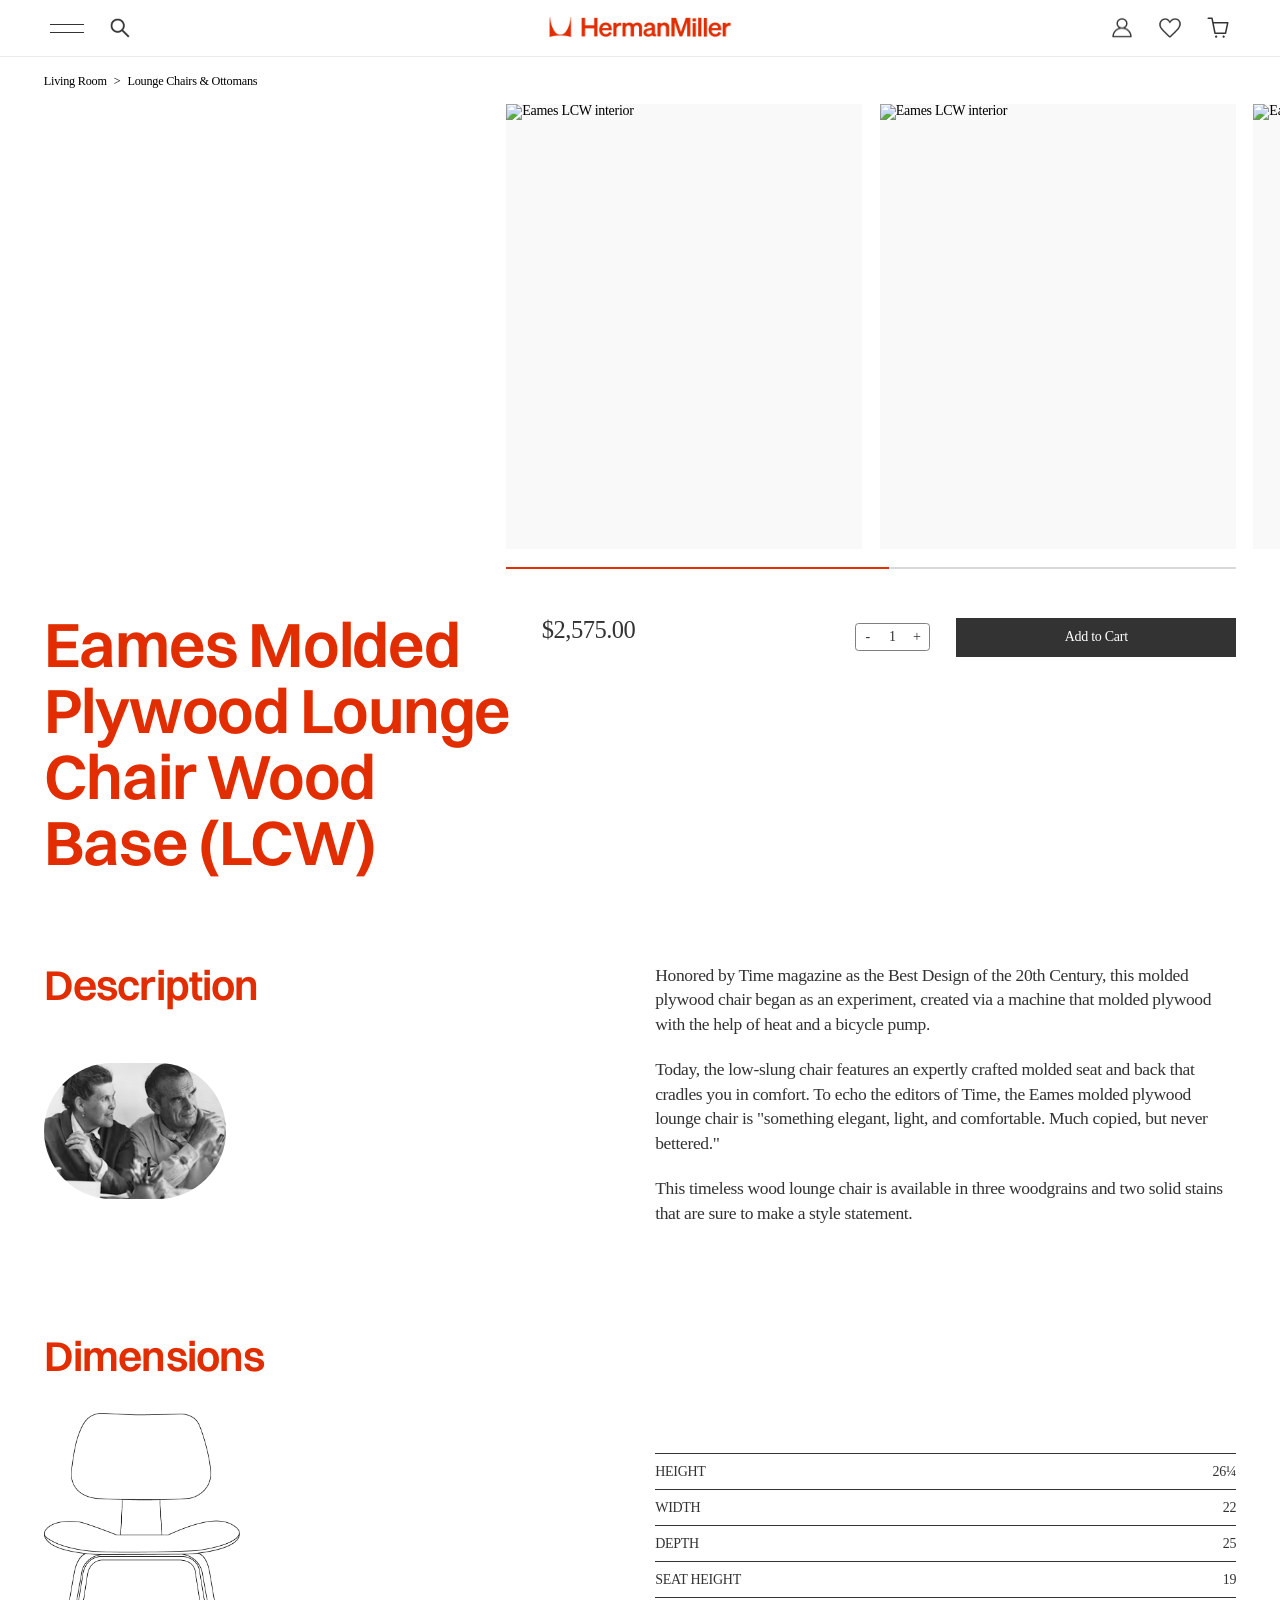
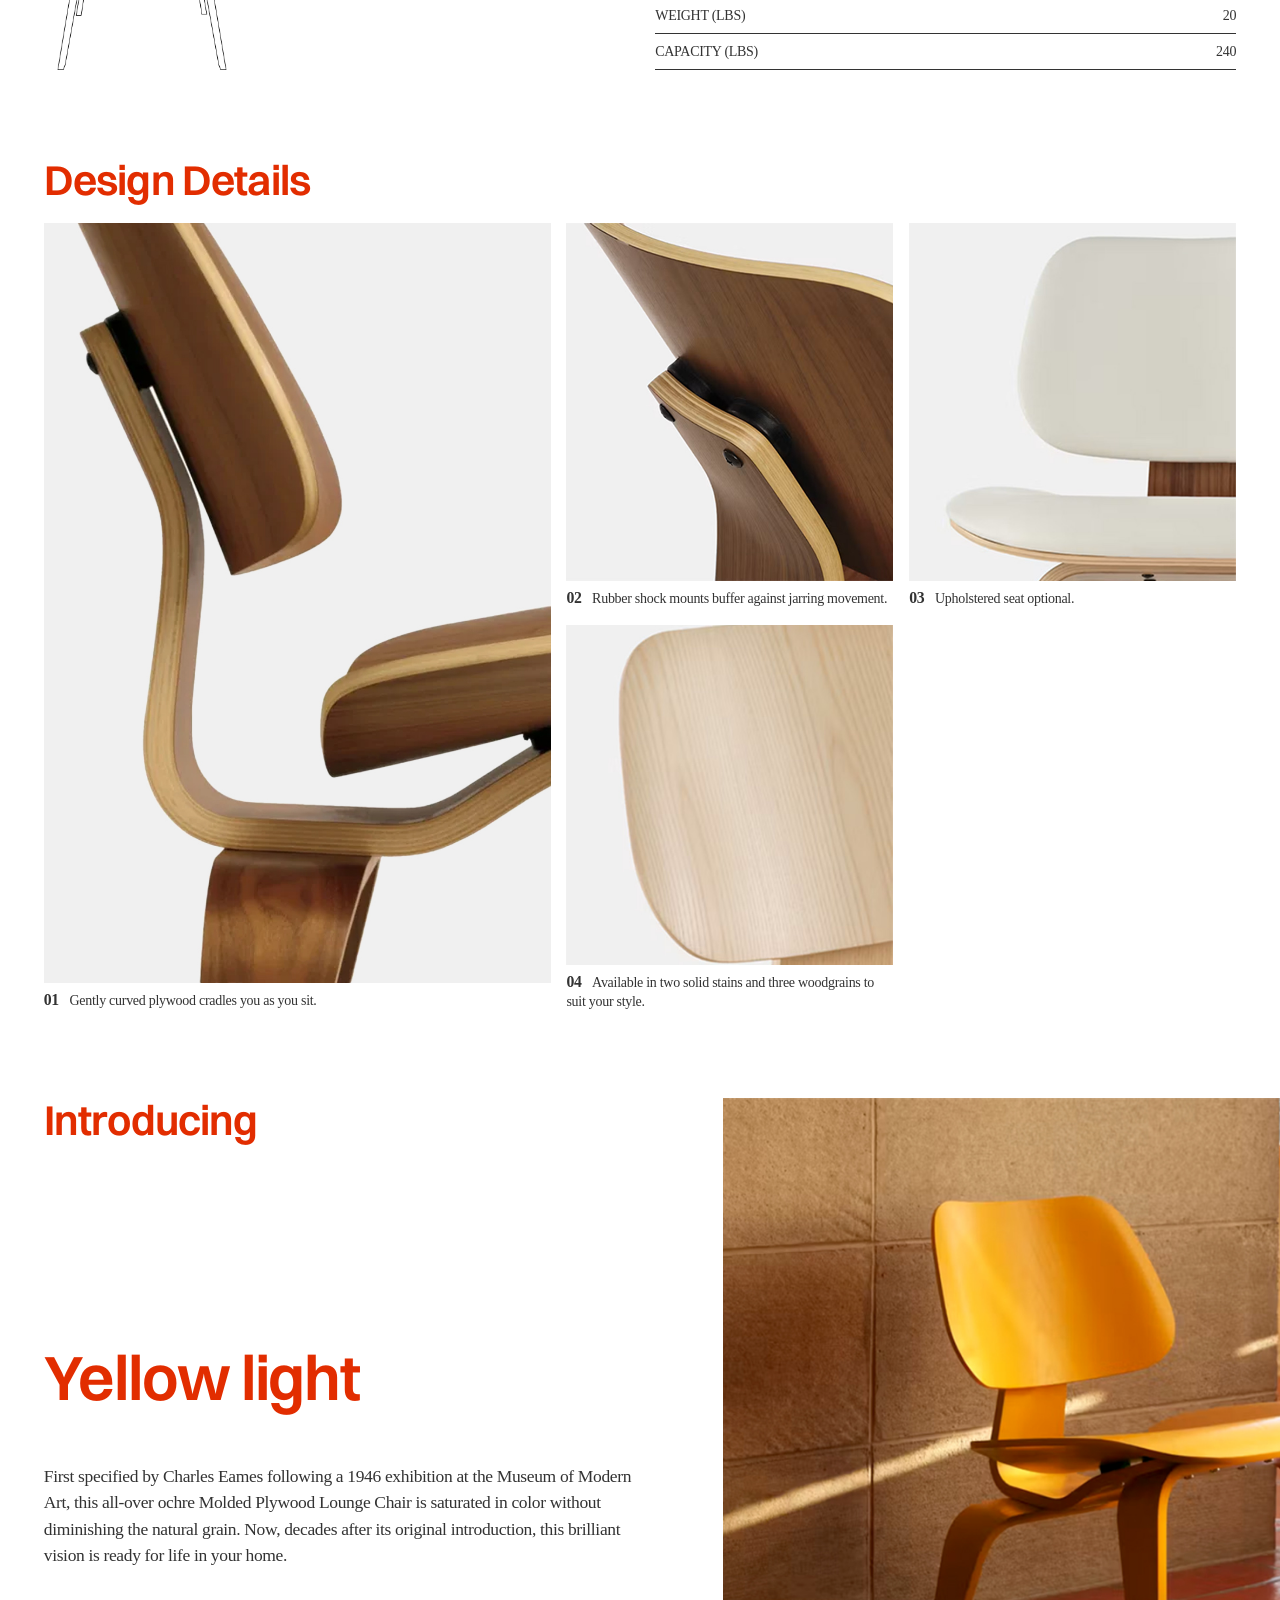
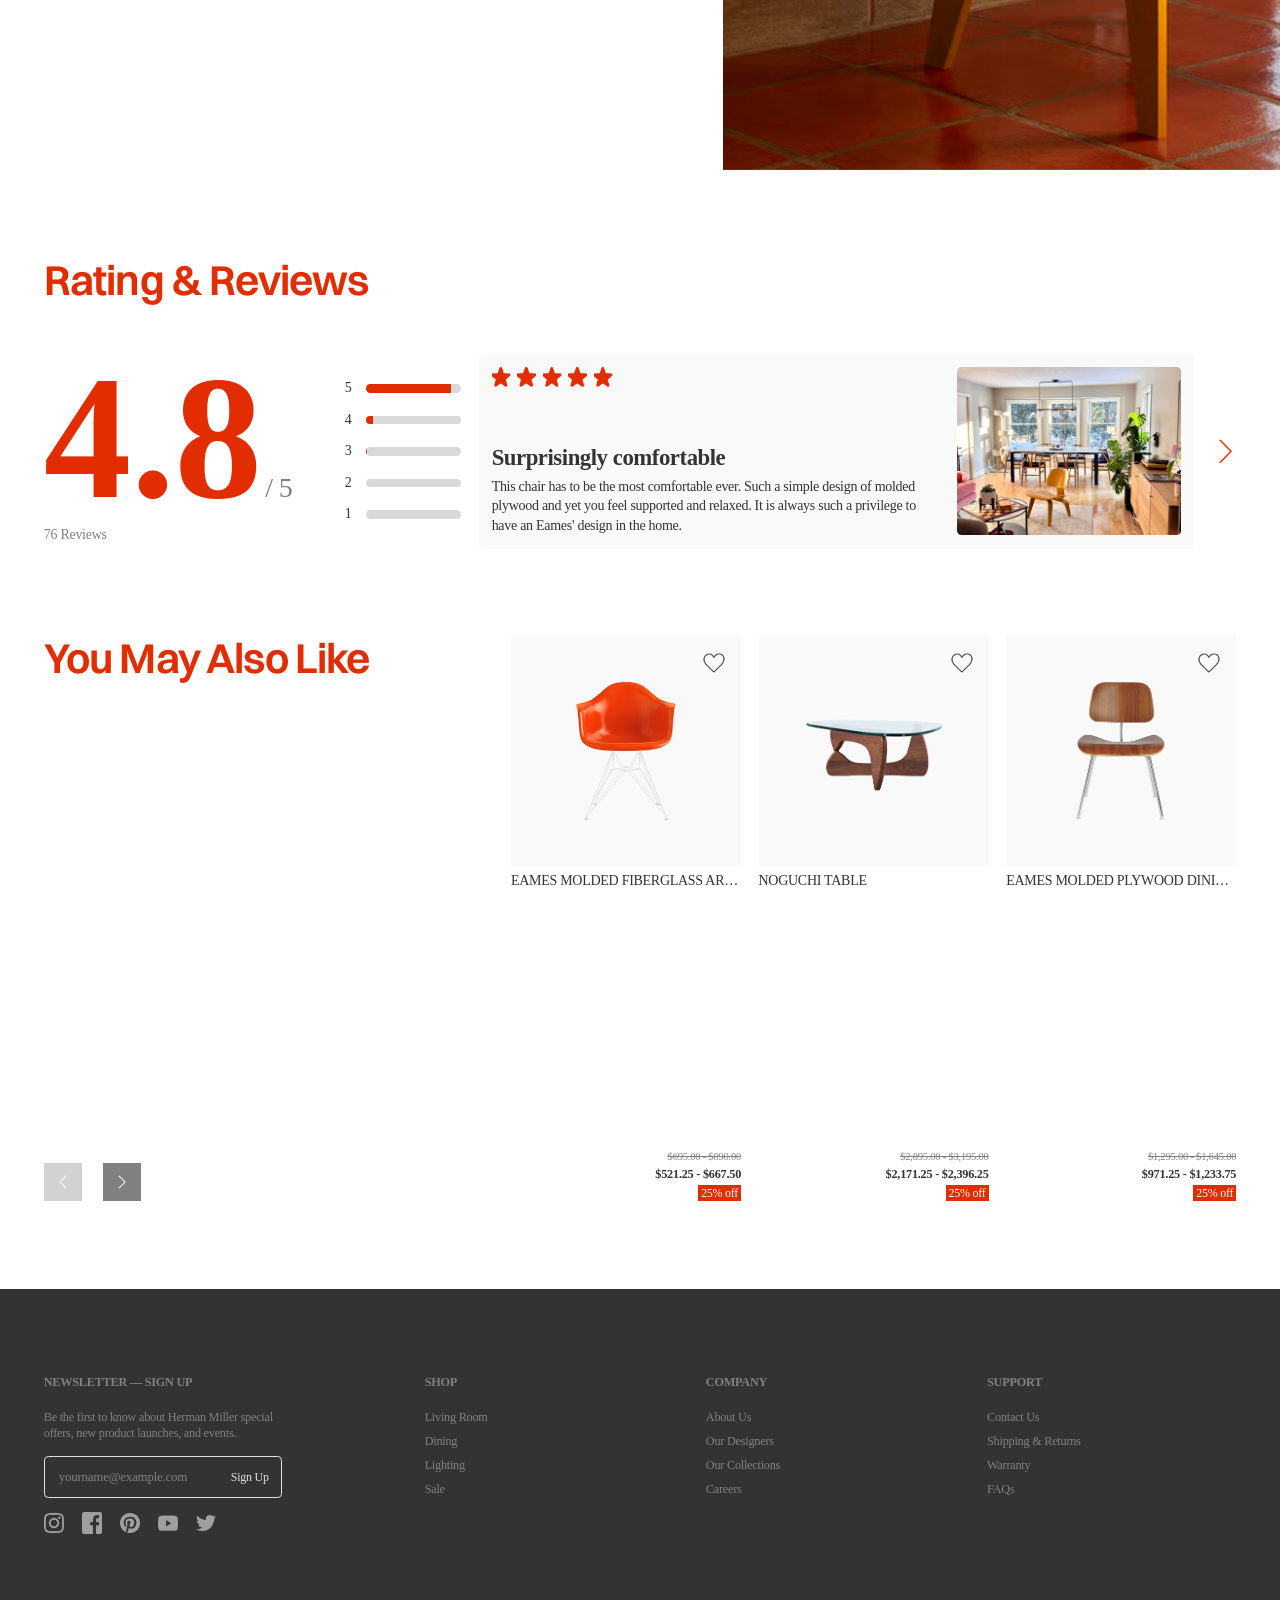
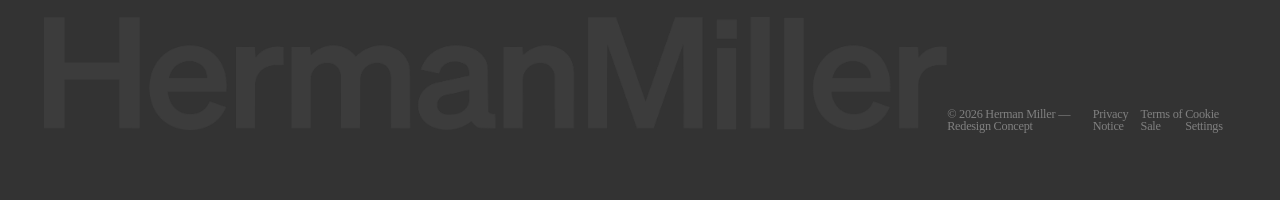
==== commit dcd126a5: "c" ====
--- a/product.html
+++ b/product.html
@@ -110,7 +110,7 @@
     <section class="pdp-sec pdp-2col">
         <div>
             <h2 class="title pdp-h">Dimensions</h2>
-            <img class="pdp-draw" src="images/lcw_drawing.svg" alt="LCW dimension drawing">
+            <img class="pdp-draw" src="images/lcw_drawing.png" alt="LCW dimension drawing">
         </div>
         <table class="product-spec pdp-spec">
             <tr><th scope="row">Height</th><td>26¼</td></tr>
